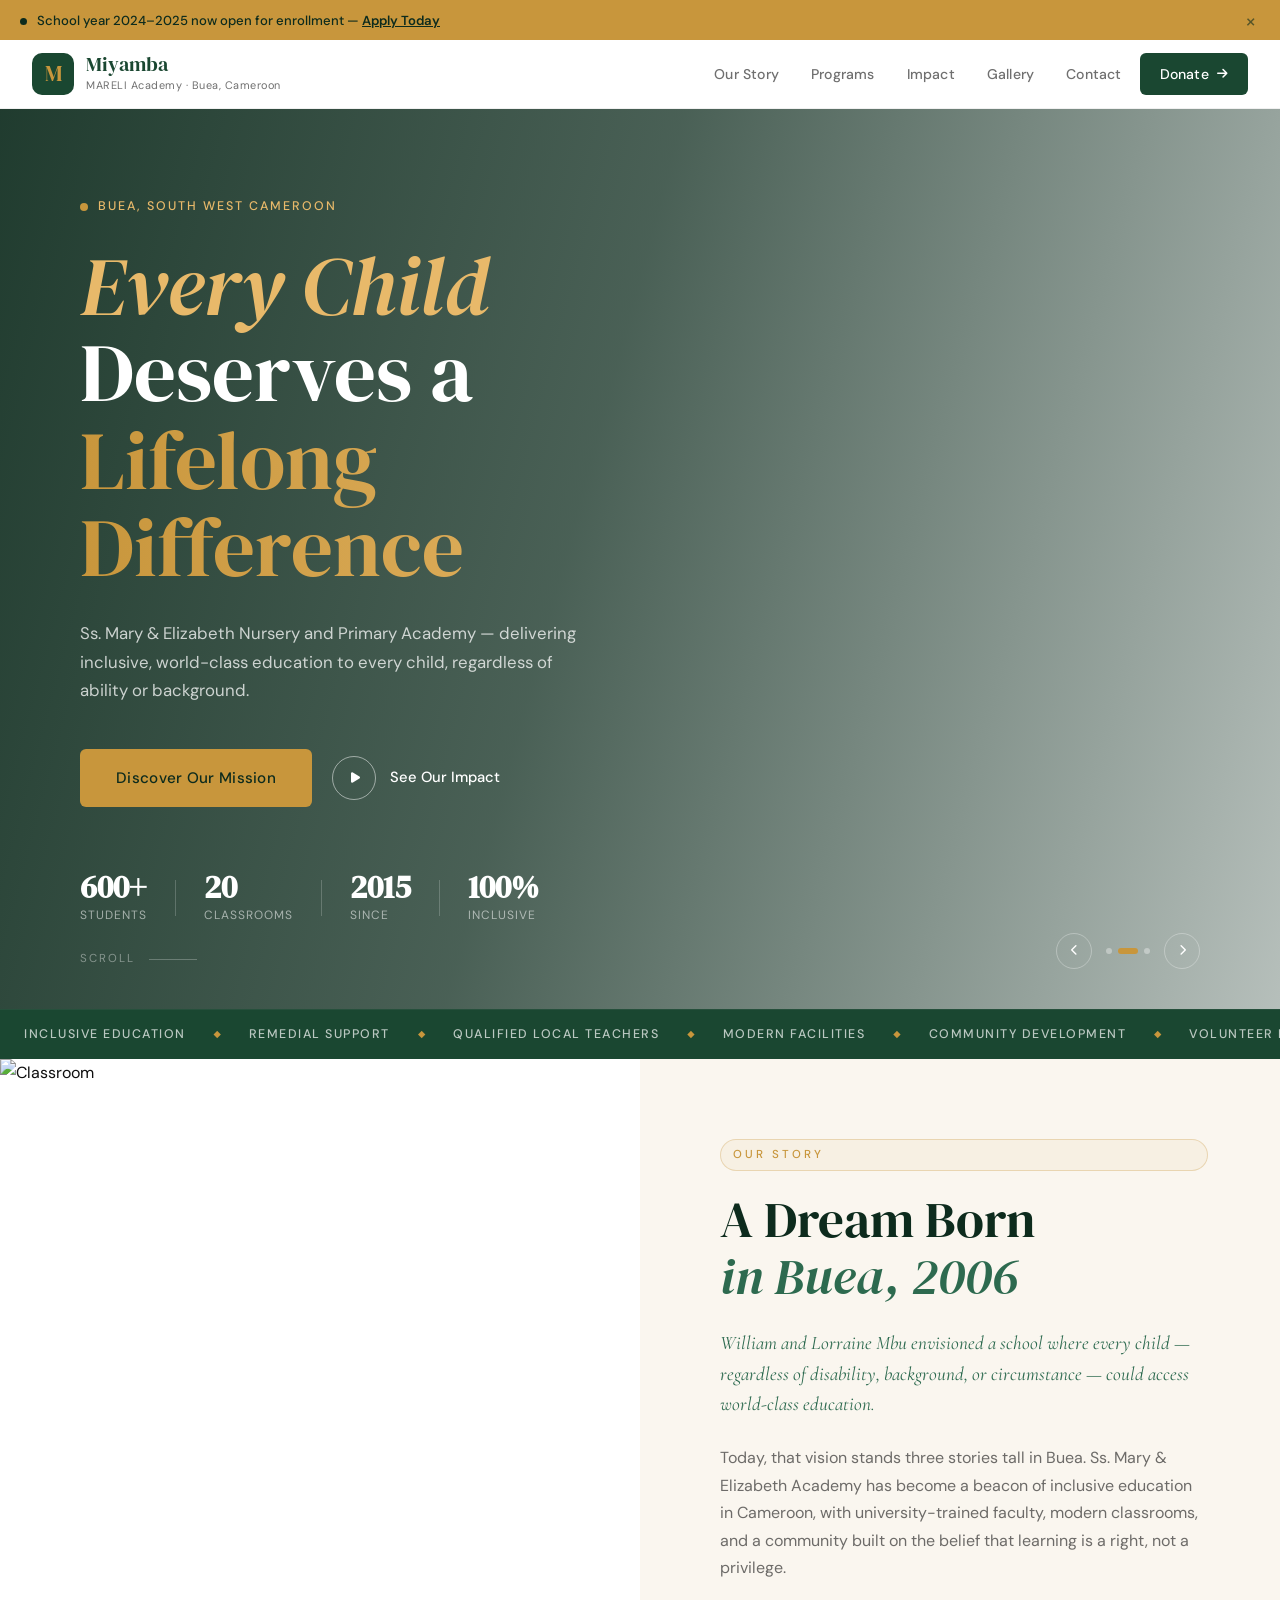
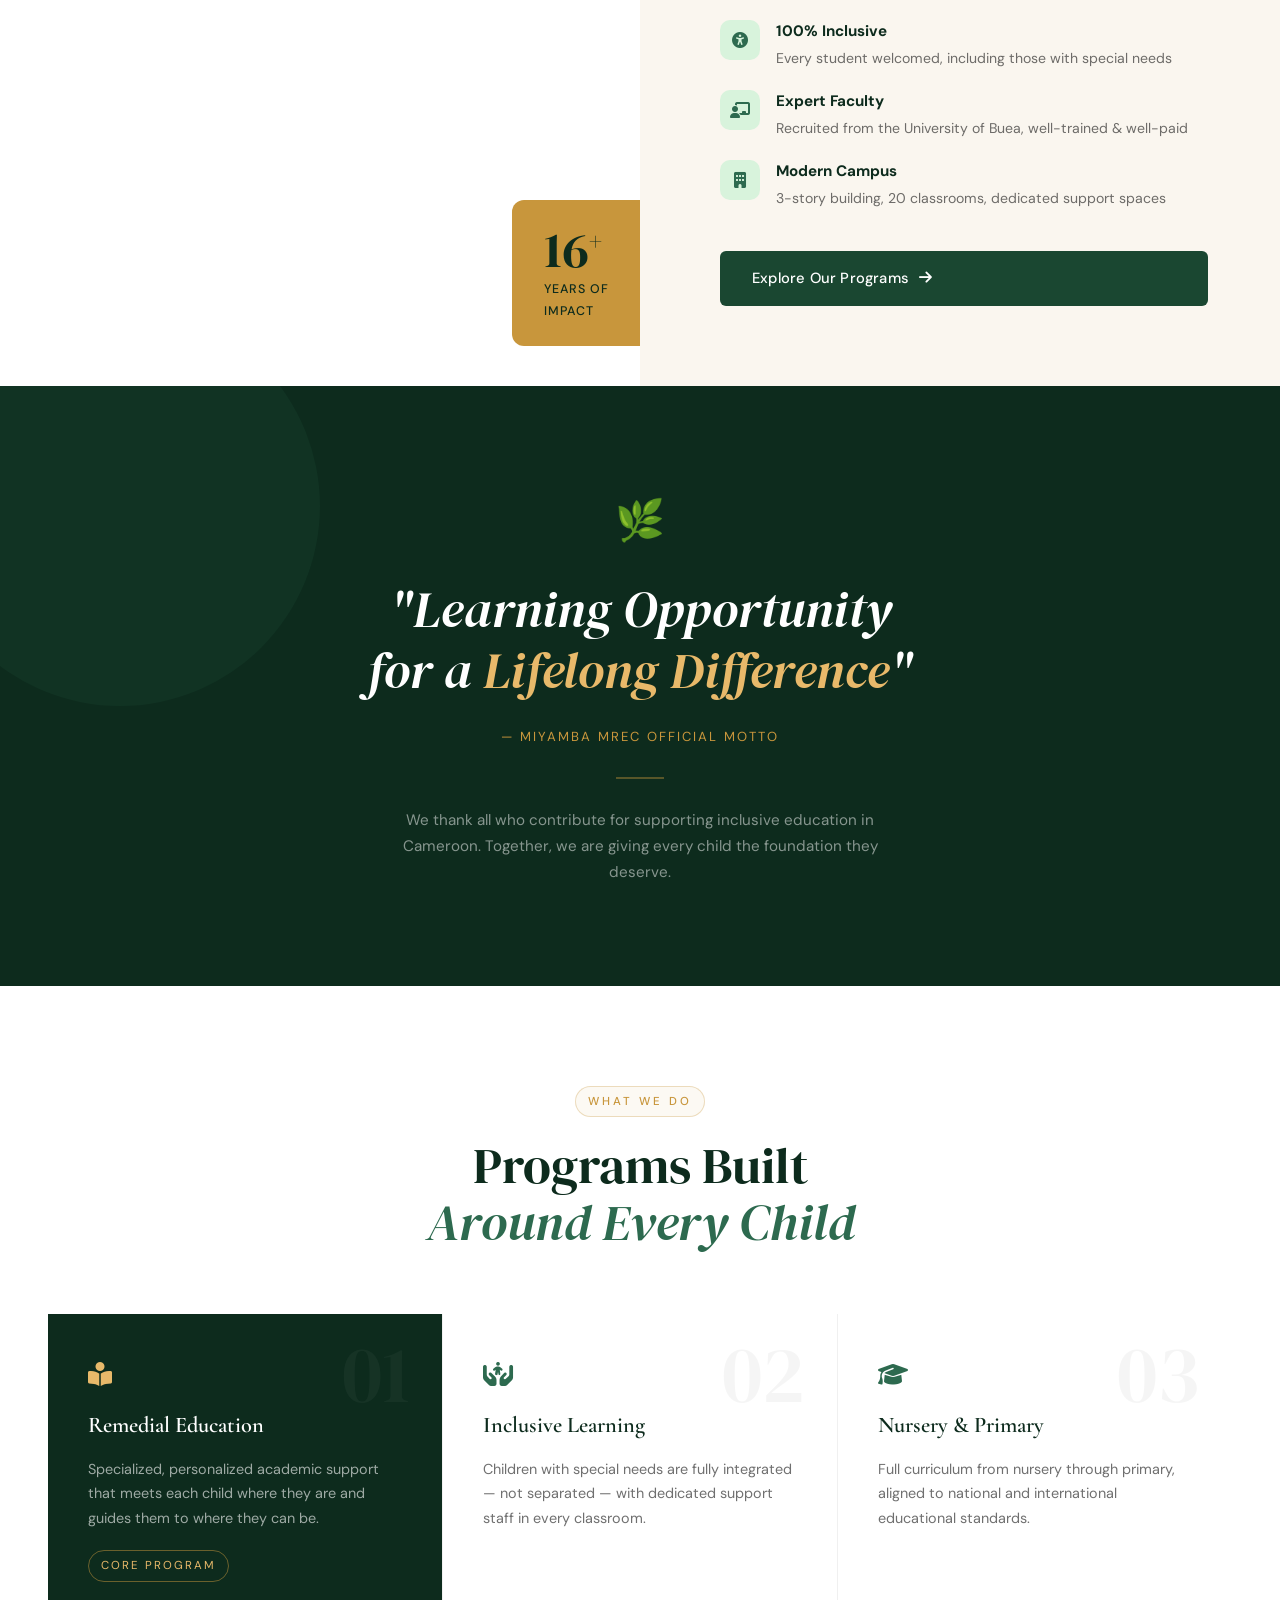
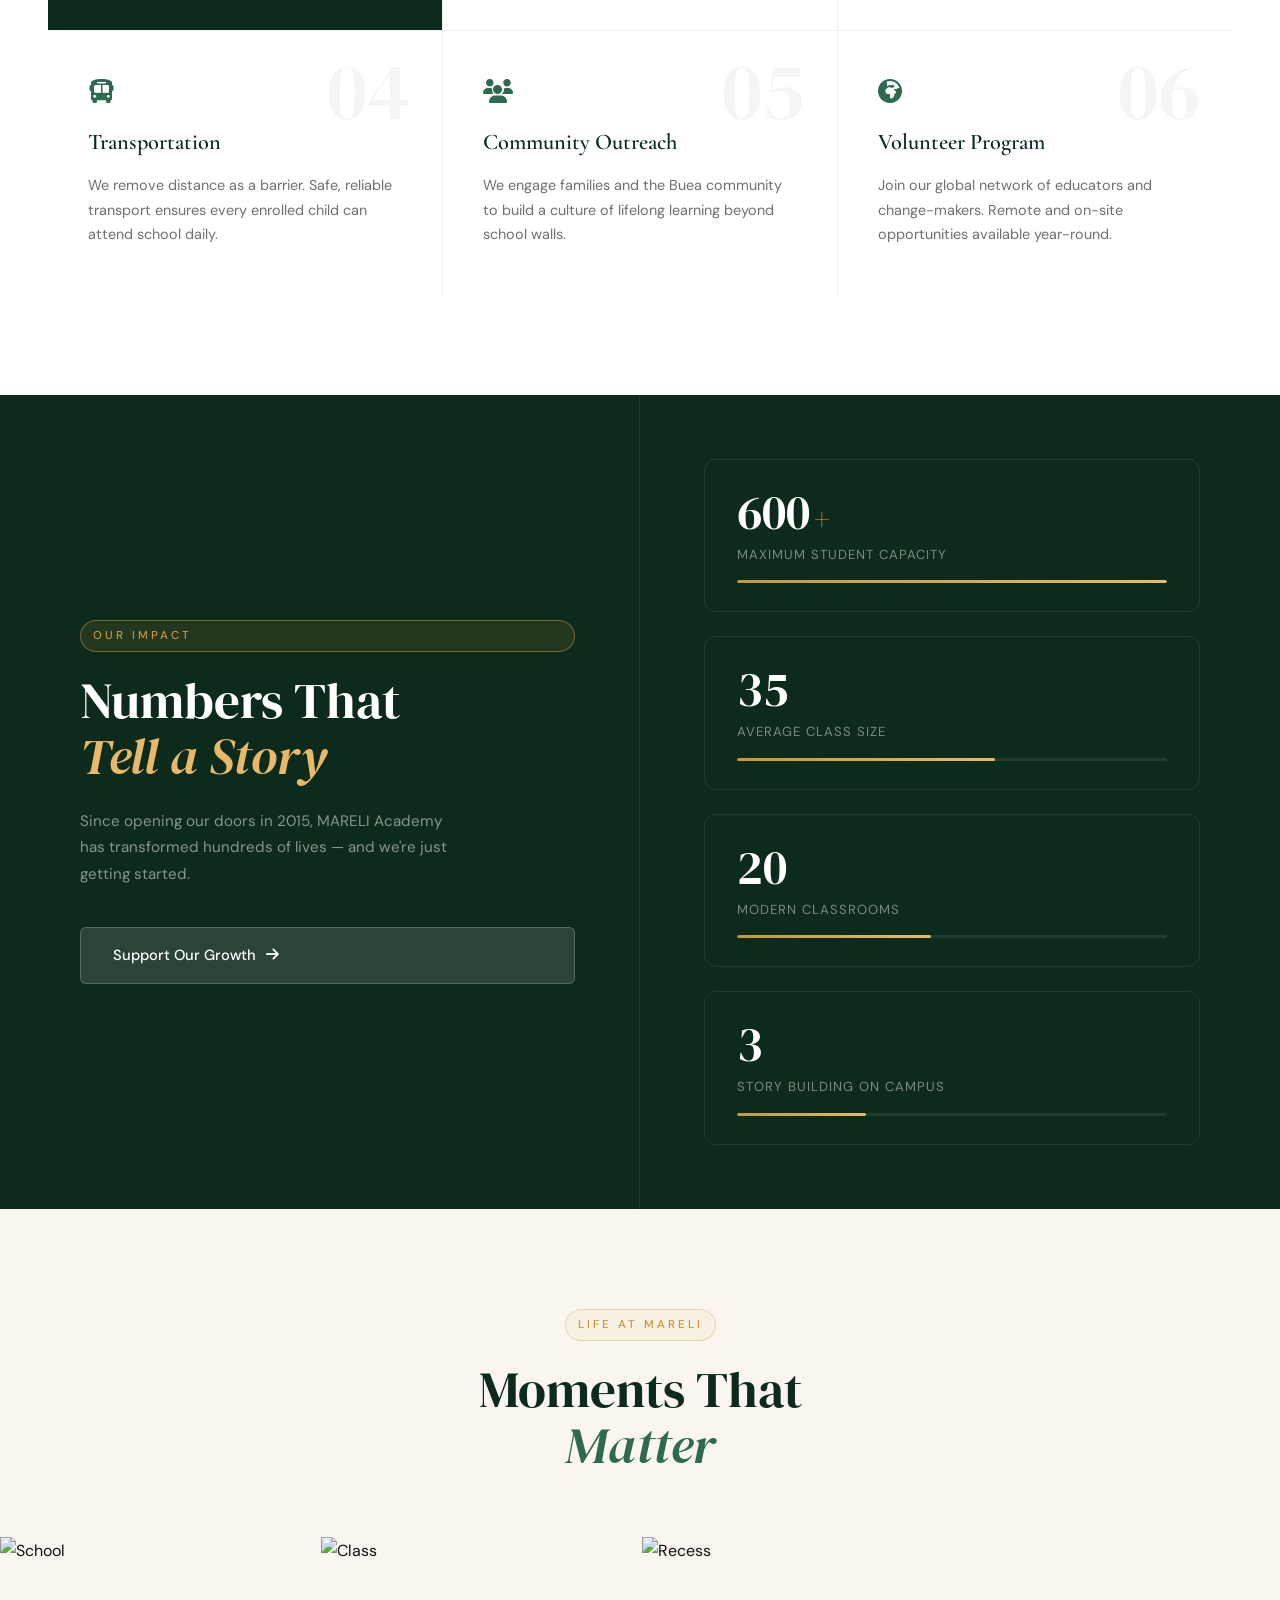
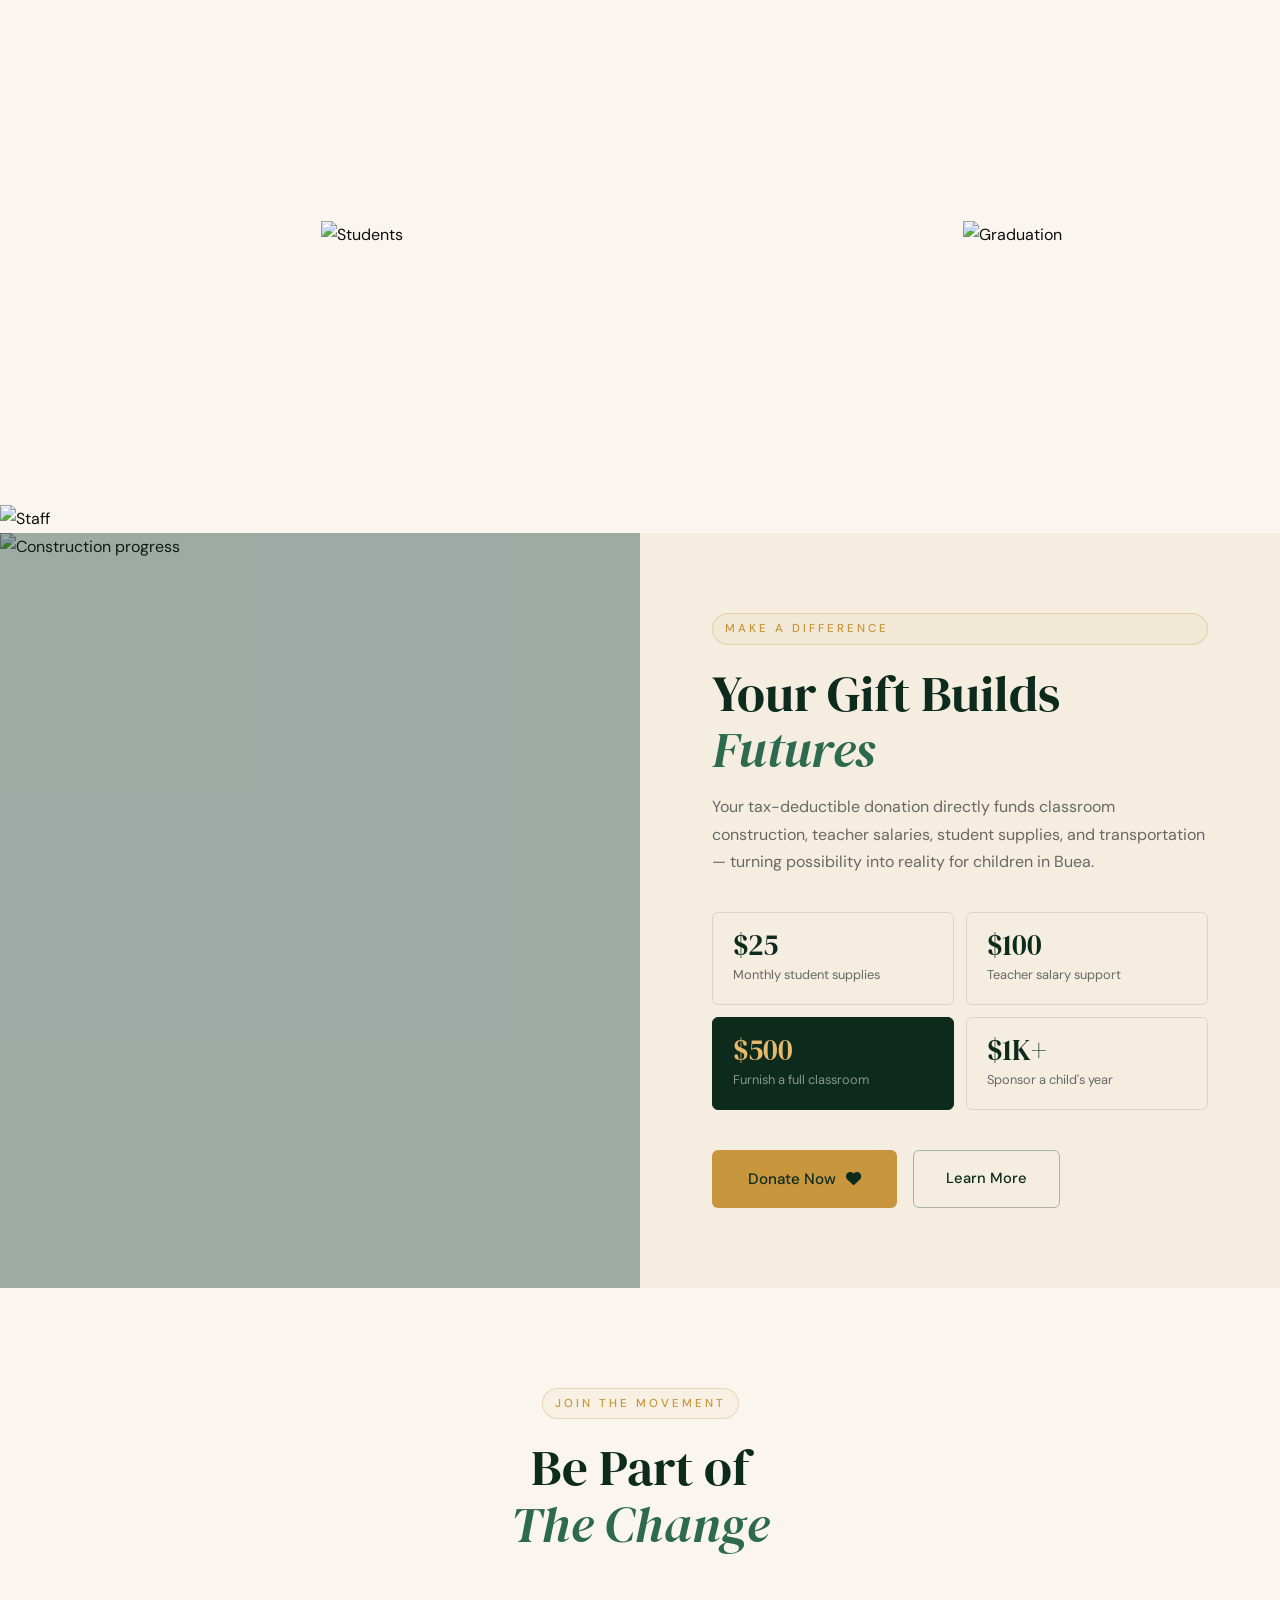
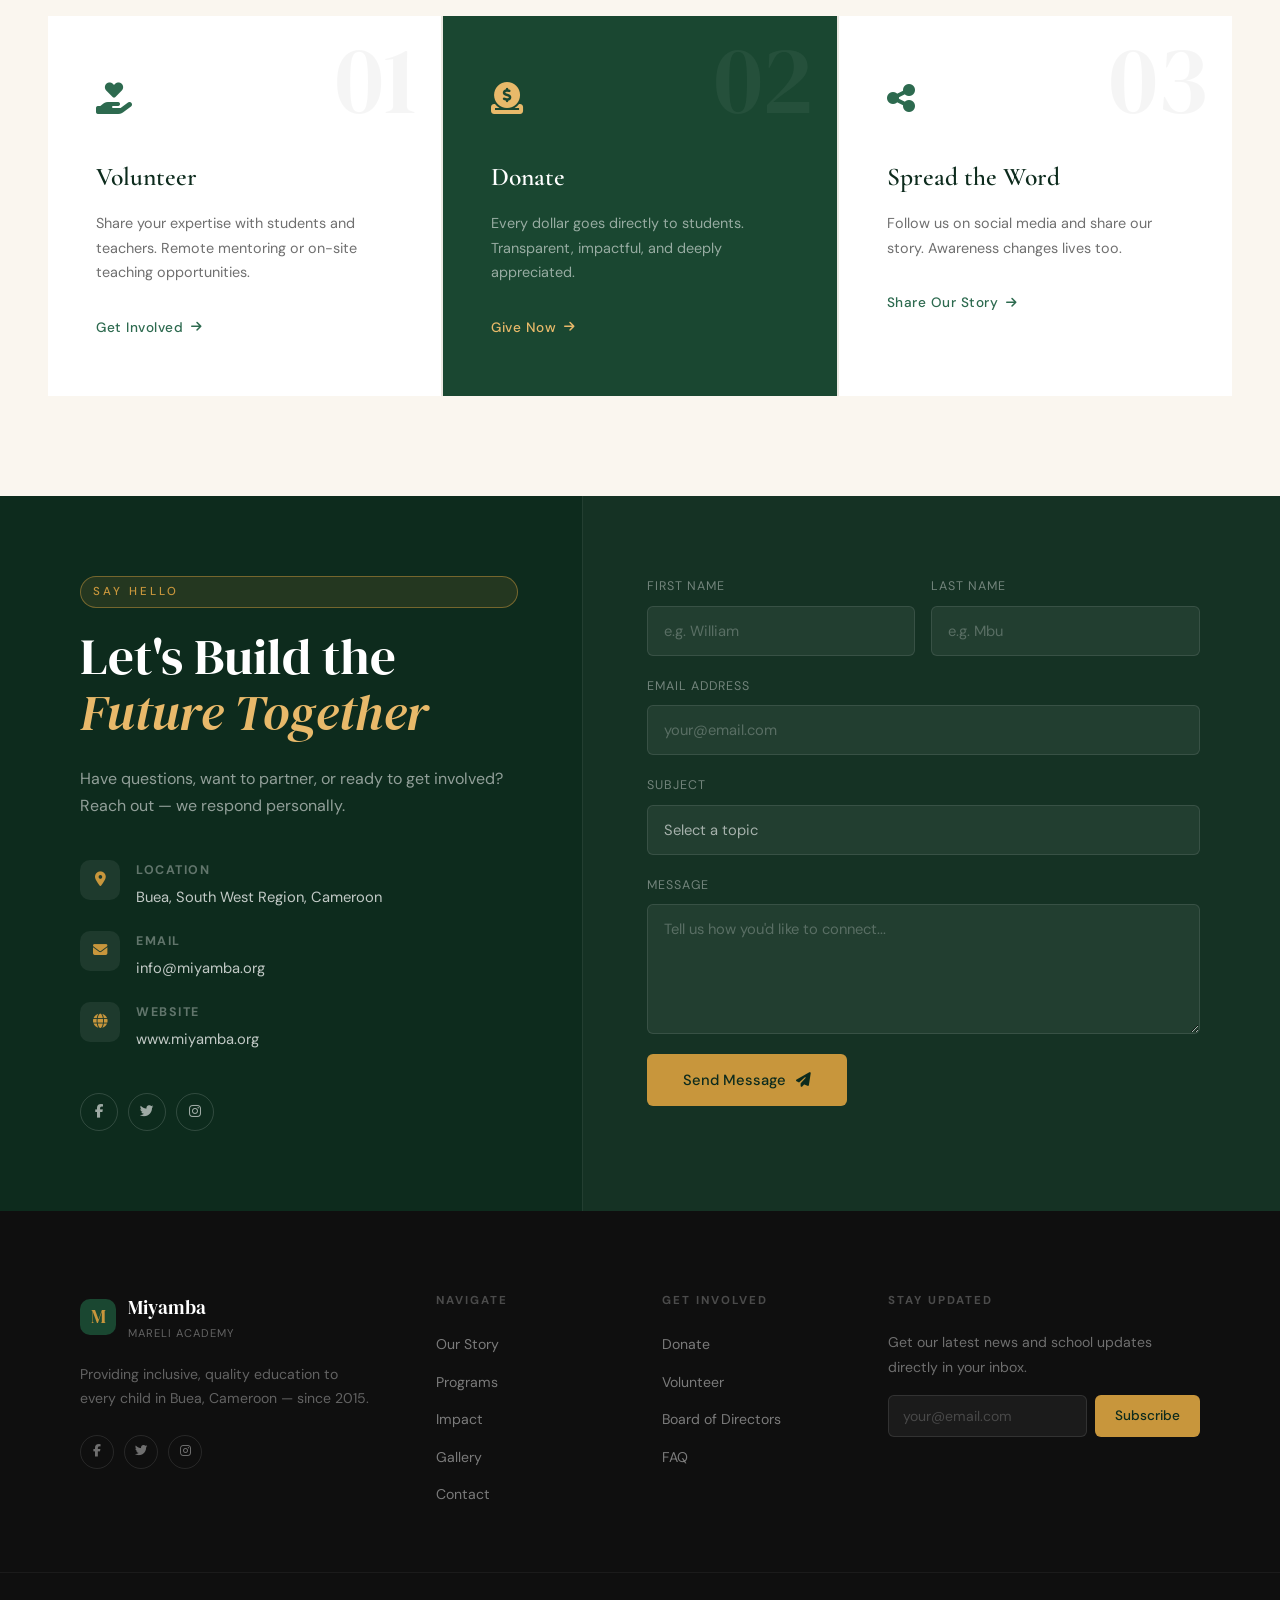
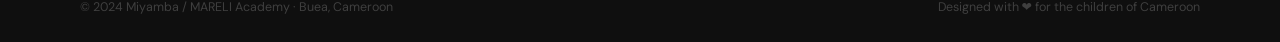
==== index.html @ 91d8820f "Initial MARELI Academy website" ====
<!DOCTYPE html>
<html lang="en">
<head>
  <meta charset="UTF-8"/>
  <meta name="viewport" content="width=device-width, initial-scale=1.0"/>
  <title>Miyamba | MARELI Academy — Inclusive Education in Cameroon</title>
  <link rel="stylesheet" href="css/style.css"/>
  <link rel="preconnect" href="https://fonts.googleapis.com">
  <link rel="preconnect" href="https://fonts.gstatic.com" crossorigin>
  <link href="https://fonts.googleapis.com/css2?family=Cormorant+Garamond:ital,wght@0,400;0,600;0,700;1,400;1,600&family=DM+Sans:wght@300;400;500&family=DM+Serif+Display:ital@0;1&display=swap" rel="stylesheet">
  <link rel="stylesheet" href="https://cdnjs.cloudflare.com/ajax/libs/font-awesome/6.5.0/css/all.min.css"/>
</head>
<body>

  <!-- ===== LOADING SCREEN ===== -->
  <div class="loader" id="loader">
    <div class="loader-inner">
      <span class="loader-leaf">🌿</span>
      <div class="loader-bar"><div class="loader-fill"></div></div>
    </div>
  </div>

  <!-- ===== ANNOUNCEMENT BAR ===== -->
  <div class="announce-bar">
    <div class="announce-inner">
      <span class="announce-dot"></span>
      <p>School year 2024–2025 now open for enrollment — <a href="#contact">Apply Today</a></p>
      <button class="announce-close" id="closeAnnounce">×</button>
    </div>
  </div>

  <!-- ===== NAVBAR ===== -->
  <nav class="navbar" id="navbar">
    <div class="nav-wrap">
      <a href="#home" class="logo">
        <span class="logo-mark">M</span>
        <div class="logo-text">
          <span class="logo-name">Miyamba</span>
          <span class="logo-tagline">MARELI Academy · Buea, Cameroon</span>
        </div>
      </a>
      <ul class="nav-menu" id="navMenu">
        <li><a href="#about">Our Story</a></li>
        <li><a href="#programs">Programs</a></li>
        <li><a href="#impact">Impact</a></li>
        <li><a href="#gallery">Gallery</a></li>
        <li><a href="#contact">Contact</a></li>
        <li><a href="https://www.miyamba.org/donate/" class="nav-cta" target="_blank">Donate <i class="fas fa-arrow-right"></i></a></li>
      </ul>
      <button class="burger" id="burger" aria-label="Toggle menu">
        <span></span><span></span>
      </button>
    </div>
  </nav>

  <!-- ===== HERO ===== -->
  <section class="hero" id="home">
    <div class="hero-bg">
      <div class="hero-slide active" style="background-image:url('https://www.miyamba.org/wp-content/uploads/2017/10/class-time-min-1.jpg')"></div>
      <div class="hero-slide" style="background-image:url('https://www.miyamba.org/wp-content/uploads/2017/10/miyamba-front-1.jpg')"></div>
      <div class="hero-slide" style="background-image:url('https://www.miyamba.org/wp-content/uploads/2017/10/students1.jpg')"></div>
    </div>
    <div class="hero-vignette"></div>
    <div class="hero-body">
      <div class="hero-eyebrow">
        <span class="pulse-dot"></span>
        Buea, South West Cameroon
      </div>
      <h1 class="hero-h1">
        <em>Every Child</em><br>
        Deserves a<br>
        <span class="hero-stroke">Lifelong Difference</span>
      </h1>
      <p class="hero-desc">Ss. Mary & Elizabeth Nursery and Primary Academy — delivering inclusive, world-class education to every child, regardless of ability or background.</p>
      <div class="hero-actions">
        <a href="#about" class="btn-hero-primary">Discover Our Mission</a>
        <a href="#impact" class="btn-hero-ghost">
          <span class="play-ring"><i class="fas fa-play"></i></span>
          See Our Impact
        </a>
      </div>
      <div class="hero-stats-row">
        <div class="hs"><strong>600+</strong><span>Students</span></div>
        <div class="hs-div"></div>
        <div class="hs"><strong>20</strong><span>Classrooms</span></div>
        <div class="hs-div"></div>
        <div class="hs"><strong>2015</strong><span>Since</span></div>
        <div class="hs-div"></div>
        <div class="hs"><strong>100%</strong><span>Inclusive</span></div>
      </div>
    </div>
    <div class="hero-scroll-hint">
      <span>Scroll</span>
      <div class="scroll-line"></div>
    </div>
    <div class="hero-slide-controls">
      <button class="slide-btn" id="prevSlide"><i class="fas fa-chevron-left"></i></button>
      <div class="slide-dots" id="slideDots">
        <span class="dot active"></span>
        <span class="dot"></span>
        <span class="dot"></span>
      </div>
      <button class="slide-btn" id="nextSlide"><i class="fas fa-chevron-right"></i></button>
    </div>
  </section>

  <!-- ===== FEATURED MARQUEE ===== -->
  <div class="marquee-bar">
    <div class="marquee-track">
      <span>Inclusive Education</span><span class="mq-dot">◆</span>
      <span>Remedial Support</span><span class="mq-dot">◆</span>
      <span>Qualified Local Teachers</span><span class="mq-dot">◆</span>
      <span>Modern Facilities</span><span class="mq-dot">◆</span>
      <span>Community Development</span><span class="mq-dot">◆</span>
      <span>Volunteer Program</span><span class="mq-dot">◆</span>
      <span>Inclusive Education</span><span class="mq-dot">◆</span>
      <span>Remedial Support</span><span class="mq-dot">◆</span>
      <span>Qualified Local Teachers</span><span class="mq-dot">◆</span>
      <span>Modern Facilities</span><span class="mq-dot">◆</span>
      <span>Community Development</span><span class="mq-dot">◆</span>
      <span>Volunteer Program</span><span class="mq-dot">◆</span>
    </div>
  </div>

  <!-- ===== ABOUT ===== -->
  <section class="about-section" id="about">
    <div class="about-media">
      <img src="https://www.miyamba.org/wp-content/uploads/2017/10/classroom3.jpg" alt="Classroom"/>
      <div class="about-media-card">
        <div class="amc-number">16<sup>+</sup></div>
        <div class="amc-label">Years of<br>Impact</div>
      </div>
    </div>
    <div class="about-content">
      <div class="eyebrow-tag">Our Story</div>
      <h2 class="section-h2">A Dream Born<br><em>in Buea, 2006</em></h2>
      <div class="about-lead">William and Lorraine Mbu envisioned a school where every child — regardless of disability, background, or circumstance — could access world-class education.</div>
      <p>Today, that vision stands three stories tall in Buea. Ss. Mary & Elizabeth Academy has become a beacon of inclusive education in Cameroon, with university-trained faculty, modern classrooms, and a community built on the belief that learning is a right, not a privilege.</p>
      <div class="about-pillars">
        <div class="pillar">
          <i class="fas fa-universal-access"></i>
          <div><strong>100% Inclusive</strong><p>Every student welcomed, including those with special needs</p></div>
        </div>
        <div class="pillar">
          <i class="fas fa-chalkboard-teacher"></i>
          <div><strong>Expert Faculty</strong><p>Recruited from the University of Buea, well-trained & well-paid</p></div>
        </div>
        <div class="pillar">
          <i class="fas fa-building"></i>
          <div><strong>Modern Campus</strong><p>3-story building, 20 classrooms, dedicated support spaces</p></div>
        </div>
      </div>
      <a href="#programs" class="btn-primary">Explore Our Programs <i class="fas fa-arrow-right"></i></a>
    </div>
  </section>

  <!-- ===== MISSION QUOTE ===== -->
  <section class="mission-section">
    <div class="mission-inner">
      <div class="mission-leaf">🌿</div>
      <blockquote>
        "Learning Opportunity<br>for a <em>Lifelong Difference</em>"
      </blockquote>
      <cite>— Miyamba MREC Official Motto</cite>
      <div class="mission-divider"></div>
      <p>We thank all who contribute for supporting inclusive education in Cameroon. Together, we are giving every child the foundation they deserve.</p>
    </div>
  </section>

  <!-- ===== PROGRAMS ===== -->
  <section class="programs-section" id="programs">
    <div class="container">
      <div class="sec-header">
        <div class="eyebrow-tag">What We Do</div>
        <h2 class="section-h2">Programs Built<br><em>Around Every Child</em></h2>
      </div>
      <div class="programs-grid">
        <div class="prog-card prog-featured">
          <div class="prog-num">01</div>
          <i class="fas fa-book-reader prog-icon"></i>
          <h3>Remedial Education</h3>
          <p>Specialized, personalized academic support that meets each child where they are and guides them to where they can be.</p>
          <div class="prog-tag">Core Program</div>
        </div>
        <div class="prog-card">
          <div class="prog-num">02</div>
          <i class="fas fa-hands-holding-child prog-icon"></i>
          <h3>Inclusive Learning</h3>
          <p>Children with special needs are fully integrated — not separated — with dedicated support staff in every classroom.</p>
        </div>
        <div class="prog-card">
          <div class="prog-num">03</div>
          <i class="fas fa-graduation-cap prog-icon"></i>
          <h3>Nursery & Primary</h3>
          <p>Full curriculum from nursery through primary, aligned to national and international educational standards.</p>
        </div>
        <div class="prog-card">
          <div class="prog-num">04</div>
          <i class="fas fa-bus prog-icon"></i>
          <h3>Transportation</h3>
          <p>We remove distance as a barrier. Safe, reliable transport ensures every enrolled child can attend school daily.</p>
        </div>
        <div class="prog-card">
          <div class="prog-num">05</div>
          <i class="fas fa-users prog-icon"></i>
          <h3>Community Outreach</h3>
          <p>We engage families and the Buea community to build a culture of lifelong learning beyond school walls.</p>
        </div>
        <div class="prog-card">
          <div class="prog-num">06</div>
          <i class="fas fa-globe-africa prog-icon"></i>
          <h3>Volunteer Program</h3>
          <p>Join our global network of educators and change-makers. Remote and on-site opportunities available year-round.</p>
        </div>
      </div>
    </div>
  </section>

  <!-- ===== IMPACT / STATS ===== -->
  <section class="impact-section" id="impact">
    <div class="impact-left">
      <div class="eyebrow-tag light">Our Impact</div>
      <h2 class="section-h2 light">Numbers That<br><em>Tell a Story</em></h2>
      <p class="impact-sub">Since opening our doors in 2015, MARELI Academy has transformed hundreds of lives — and we're just getting started.</p>
      <a href="https://www.miyamba.org/donate/" class="btn-light" target="_blank">Support Our Growth <i class="fas fa-arrow-right"></i></a>
    </div>
    <div class="impact-right">
      <div class="impact-card" data-target="600">
        <div class="ic-number"><span class="count" data-target="600">0</span><span class="ic-plus">+</span></div>
        <div class="ic-label">Maximum student capacity</div>
        <div class="ic-bar"><div class="ic-fill" style="width:100%"></div></div>
      </div>
      <div class="impact-card" data-target="35">
        <div class="ic-number"><span class="count" data-target="35">0</span></div>
        <div class="ic-label">Average class size</div>
        <div class="ic-bar"><div class="ic-fill" style="width:60%"></div></div>
      </div>
      <div class="impact-card" data-target="20">
        <div class="ic-number"><span class="count" data-target="20">0</span></div>
        <div class="ic-label">Modern classrooms</div>
        <div class="ic-bar"><div class="ic-fill" style="width:45%"></div></div>
      </div>
      <div class="impact-card" data-target="3">
        <div class="ic-number"><span class="count" data-target="3">0</span></div>
        <div class="ic-label">Story building on campus</div>
        <div class="ic-bar"><div class="ic-fill" style="width:30%"></div></div>
      </div>
    </div>
  </section>

  <!-- ===== GALLERY ===== -->
  <section class="gallery-section" id="gallery">
    <div class="container">
      <div class="sec-header">
        <div class="eyebrow-tag">Life at MARELI</div>
        <h2 class="section-h2">Moments That<br><em>Matter</em></h2>
      </div>
    </div>
    <div class="gallery-masonry">
      <div class="gm-item gm-tall" data-caption="Our School Building">
        <img src="https://www.miyamba.org/wp-content/uploads/2017/10/miyamba-front-1.jpg" alt="School"/>
        <div class="gm-overlay"><span>Our School</span></div>
      </div>
      <div class="gm-item" data-caption="Learning in Action">
        <img src="https://www.miyamba.org/wp-content/uploads/2017/10/class-time-min-1.jpg" alt="Class"/>
        <div class="gm-overlay"><span>Class Time</span></div>
      </div>
      <div class="gm-item" data-caption="Joy at Recess">
        <img src="https://www.miyamba.org/wp-content/uploads/2017/10/recess.jpg" alt="Recess"/>
        <div class="gm-overlay"><span>Play Time</span></div>
      </div>
      <div class="gm-item gm-wide" data-caption="Our Students">
        <img src="https://www.miyamba.org/wp-content/uploads/2017/10/students1.jpg" alt="Students"/>
        <div class="gm-overlay"><span>Our Students</span></div>
      </div>
      <div class="gm-item" data-caption="Graduation Day">
        <img src="https://www.miyamba.org/wp-content/uploads/2017/10/image3.jpeg" alt="Graduation"/>
        <div class="gm-overlay"><span>Graduation</span></div>
      </div>
      <div class="gm-item" data-caption="Dedicated Staff">
        <img src="https://www.miyamba.org/wp-content/uploads/2017/10/staff2.jpg" alt="Staff"/>
        <div class="gm-overlay"><span>Our Staff</span></div>
      </div>
    </div>
    <!-- Lightbox -->
    <div class="lightbox" id="lightbox">
      <button class="lb-close" id="lbClose">×</button>
      <button class="lb-nav lb-prev" id="lbPrev"><i class="fas fa-chevron-left"></i></button>
      <div class="lb-img-wrap"><img id="lbImg" src="" alt=""/><p id="lbCaption"></p></div>
      <button class="lb-nav lb-next" id="lbNext"><i class="fas fa-chevron-right"></i></button>
    </div>
  </section>

  <!-- ===== DONATE ===== -->
  <section class="donate-section">
    <div class="donate-image">
      <img src="https://www.miyamba.org/wp-content/uploads/2017/10/roofing.jpg" alt="Construction progress"/>
      <div class="donate-overlay"></div>
    </div>
    <div class="donate-content">
      <div class="eyebrow-tag">Make a Difference</div>
      <h2 class="section-h2">Your Gift Builds<br><em>Futures</em></h2>
      <p>Your tax-deductible donation directly funds classroom construction, teacher salaries, student supplies, and transportation — turning possibility into reality for children in Buea.</p>
      <div class="donate-tiers">
        <div class="tier"><span class="tier-amt">$25</span><span class="tier-desc">Monthly student supplies</span></div>
        <div class="tier"><span class="tier-amt">$100</span><span class="tier-desc">Teacher salary support</span></div>
        <div class="tier tier-highlight"><span class="tier-amt">$500</span><span class="tier-desc">Furnish a full classroom</span></div>
        <div class="tier"><span class="tier-amt">$1K+</span><span class="tier-desc">Sponsor a child's year</span></div>
      </div>
      <div class="donate-actions">
        <a href="https://www.miyamba.org/donate/" class="btn-gold" target="_blank">Donate Now <i class="fas fa-heart"></i></a>
        <a href="#contact" class="btn-outline-dark">Learn More</a>
      </div>
    </div>
  </section>

  <!-- ===== GET INVOLVED ===== -->
  <section class="involved-section">
    <div class="container">
      <div class="sec-header">
        <div class="eyebrow-tag">Join the Movement</div>
        <h2 class="section-h2">Be Part of<br><em>The Change</em></h2>
      </div>
      <div class="involved-row">
        <div class="inv-card">
          <div class="inv-icon"><i class="fas fa-hand-holding-heart"></i></div>
          <div class="inv-num">01</div>
          <h3>Volunteer</h3>
          <p>Share your expertise with students and teachers. Remote mentoring or on-site teaching opportunities.</p>
          <a href="https://www.miyamba.org/get-involved/" class="inv-link" target="_blank">Get Involved <i class="fas fa-arrow-right"></i></a>
        </div>
        <div class="inv-card inv-card-dark">
          <div class="inv-icon"><i class="fas fa-donate"></i></div>
          <div class="inv-num">02</div>
          <h3>Donate</h3>
          <p>Every dollar goes directly to students. Transparent, impactful, and deeply appreciated.</p>
          <a href="https://www.miyamba.org/donate/" class="inv-link" target="_blank">Give Now <i class="fas fa-arrow-right"></i></a>
        </div>
        <div class="inv-card">
          <div class="inv-icon"><i class="fas fa-share-nodes"></i></div>
          <div class="inv-num">03</div>
          <h3>Spread the Word</h3>
          <p>Follow us on social media and share our story. Awareness changes lives too.</p>
          <a href="#" class="inv-link">Share Our Story <i class="fas fa-arrow-right"></i></a>
        </div>
      </div>
    </div>
  </section>

  <!-- ===== CONTACT ===== -->
  <section class="contact-section" id="contact">
    <div class="contact-info-col">
      <div class="eyebrow-tag light">Say Hello</div>
      <h2 class="section-h2 light">Let's Build the<br><em>Future Together</em></h2>
      <p>Have questions, want to partner, or ready to get involved? Reach out — we respond personally.</p>
      <ul class="contact-list">
        <li><i class="fas fa-map-marker-alt"></i><div><strong>Location</strong><span>Buea, South West Region, Cameroon</span></div></li>
        <li><i class="fas fa-envelope"></i><div><strong>Email</strong><span>info@miyamba.org</span></div></li>
        <li><i class="fas fa-globe"></i><div><strong>Website</strong><span>www.miyamba.org</span></div></li>
      </ul>
      <div class="contact-socials">
        <a href="#" aria-label="Facebook"><i class="fab fa-facebook-f"></i></a>
        <a href="#" aria-label="Twitter"><i class="fab fa-twitter"></i></a>
        <a href="#" aria-label="Instagram"><i class="fab fa-instagram"></i></a>
      </div>
    </div>
    <div class="contact-form-col">
      <form class="cform" id="cform" novalidate>
        <div class="cform-row">
          <div class="cform-field">
            <label>First Name</label>
            <input type="text" placeholder="e.g. William" required/>
          </div>
          <div class="cform-field">
            <label>Last Name</label>
            <input type="text" placeholder="e.g. Mbu" required/>
          </div>
        </div>
        <div class="cform-field">
          <label>Email Address</label>
          <input type="email" placeholder="your@email.com" required/>
        </div>
        <div class="cform-field">
          <label>Subject</label>
          <select>
            <option value="">Select a topic</option>
            <option>Enrollment Inquiry</option>
            <option>Volunteer Opportunity</option>
            <option>Donation / Partnership</option>
            <option>General Question</option>
          </select>
        </div>
        <div class="cform-field">
          <label>Message</label>
          <textarea rows="5" placeholder="Tell us how you'd like to connect..." required></textarea>
        </div>
        <button type="submit" class="btn-submit">Send Message <i class="fas fa-paper-plane"></i></button>
        <div class="cform-success" id="cformSuccess">
          <i class="fas fa-circle-check"></i> Thank you! We'll be in touch within 48 hours.
        </div>
      </form>
    </div>
  </section>

  <!-- ===== FOOTER ===== -->
  <footer class="site-footer">
    <div class="footer-top">
      <div class="ft-brand">
        <div class="ft-logo">
          <span class="logo-mark sm">M</span>
          <div>
            <span class="ft-name">Miyamba</span>
            <span class="ft-sub">MARELI Academy</span>
          </div>
        </div>
        <p>Providing inclusive, quality education to every child in Buea, Cameroon — since 2015.</p>
        <div class="ft-socials">
          <a href="#"><i class="fab fa-facebook-f"></i></a>
          <a href="#"><i class="fab fa-twitter"></i></a>
          <a href="#"><i class="fab fa-instagram"></i></a>
        </div>
      </div>
      <div class="ft-col">
        <h4>Navigate</h4>
        <ul>
          <li><a href="#about">Our Story</a></li>
          <li><a href="#programs">Programs</a></li>
          <li><a href="#impact">Impact</a></li>
          <li><a href="#gallery">Gallery</a></li>
          <li><a href="#contact">Contact</a></li>
        </ul>
      </div>
      <div class="ft-col">
        <h4>Get Involved</h4>
        <ul>
          <li><a href="https://www.miyamba.org/donate/" target="_blank">Donate</a></li>
          <li><a href="https://www.miyamba.org/get-involved/" target="_blank">Volunteer</a></li>
          <li><a href="https://www.miyamba.org/board-of-directors/" target="_blank">Board of Directors</a></li>
          <li><a href="https://www.miyamba.org/f-a-q/" target="_blank">FAQ</a></li>
        </ul>
      </div>
      <div class="ft-col ft-newsletter">
        <h4>Stay Updated</h4>
        <p>Get our latest news and school updates directly in your inbox.</p>
        <div class="ft-sub-form">
          <input type="email" placeholder="your@email.com"/>
          <button type="button">Subscribe</button>
        </div>
      </div>
    </div>
    <div class="footer-bottom">
      <span>© 2024 Miyamba / MARELI Academy · Buea, Cameroon</span>
      <span>Designed with ❤ for the children of Cameroon</span>
    </div>
  </footer>

  <a href="#home" class="btt" id="btt" aria-label="Back to top"><i class="fas fa-arrow-up"></i></a>

  <script src="js/main.js"></script>
</body>
</html>
---- css/style.css ----
/* ============================================
   MIYAMBA NGO — PREMIUM GLOBAL STANDARD THEME
   Inspired by UNICEF · WWF · Oxfam aesthetics
   ============================================ */

/* ===== DESIGN TOKENS ===== */
:root {
  --forest:   #0d2b1d;
  --evergreen:#1a4731;
  --fern:     #2d6a4f;
  --leaf:     #52b788;
  --mint:     #d8f3dc;
  --gold:     #c8963c;
  --gold-lt:  #e8b96a;
  --ivory:    #faf6ef;
  --cream:    #f4ede0;
  --ink:      #0f0f0f;
  --ink-60:   rgba(15,15,15,0.6);
  --ink-30:   rgba(15,15,15,0.3);
  --white:    #ffffff;
  --radius-sm:6px;
  --radius:   12px;
  --radius-lg:20px;
  --ease:     cubic-bezier(0.25, 0.46, 0.45, 0.94);
  --ff-serif: 'Cormorant Garamond', Georgia, serif;
  --ff-disp:  'DM Serif Display', Georgia, serif;
  --ff-sans:  'DM Sans', system-ui, sans-serif;
}

/* ===== RESET ===== */
*, *::before, *::after { box-sizing: border-box; margin: 0; padding: 0; }
html { scroll-behavior: smooth; font-size: 16px; }
body { font-family: var(--ff-sans); color: var(--ink); background: var(--white); line-height: 1.72; overflow-x: hidden; }
img { max-width: 100%; display: block; object-fit: cover; }
a { text-decoration: none; color: inherit; transition: color 0.2s; }
ul { list-style: none; }
button { border: none; background: none; cursor: pointer; font-family: inherit; }
input, textarea, select { font-family: inherit; }

/* ===== LOADER ===== */
.loader {
  position: fixed; inset: 0; background: var(--forest); z-index: 9999;
  display: flex; align-items: center; justify-content: center;
  transition: opacity 0.6s var(--ease), visibility 0.6s;
}
.loader.hidden { opacity: 0; visibility: hidden; }
.loader-inner { text-align: center; }
.loader-leaf { font-size: 3rem; display: block; margin-bottom: 24px; animation: leafPulse 1s ease infinite alternate; }
@keyframes leafPulse { from { transform: scale(1); } to { transform: scale(1.15) rotate(5deg); } }
.loader-bar { width: 180px; height: 3px; background: rgba(255,255,255,0.15); border-radius: 99px; overflow: hidden; }
.loader-fill { height: 100%; background: var(--gold); border-radius: 99px; animation: loadFill 1.4s var(--ease) forwards; }
@keyframes loadFill { from { width: 0; } to { width: 100%; } }

/* ===== ANNOUNCE BAR ===== */
.announce-bar {
  background: var(--gold); color: var(--forest);
  font-size: 0.82rem; font-weight: 500; text-align: center;
  padding: 0;
  max-height: 40px; overflow: hidden; transition: max-height 0.4s var(--ease);
}
.announce-bar.closed { max-height: 0; }
.announce-inner { display: flex; align-items: center; justify-content: center; gap: 10px; padding: 10px 20px; }
.announce-dot { width: 7px; height: 7px; border-radius: 50%; background: var(--forest); animation: blinkDot 1.5s ease infinite; }
@keyframes blinkDot { 0%,100% { opacity: 1; } 50% { opacity: 0.3; } }
.announce-bar a { text-decoration: underline; font-weight: 600; color: var(--forest); }
.announce-close { font-size: 1.3rem; line-height: 1; color: var(--forest); margin-left: auto; opacity: 0.6; padding: 0 4px; }
.announce-close:hover { opacity: 1; }

/* ===== NAVBAR ===== */
.navbar {
  position: sticky; top: 0; z-index: 900;
  background: rgba(255,255,255,0.97);
  backdrop-filter: blur(12px); -webkit-backdrop-filter: blur(12px);
  border-bottom: 1px solid rgba(0,0,0,0.06);
  transition: box-shadow 0.3s var(--ease);
}
.navbar.elevated { box-shadow: 0 4px 24px rgba(0,0,0,0.08); }
.nav-wrap { max-width: 1280px; margin: 0 auto; padding: 0 32px; height: 68px; display: flex; align-items: center; gap: 48px; }
.logo { display: flex; align-items: center; gap: 12px; }
.logo-mark {
  width: 42px; height: 42px; border-radius: 10px;
  background: var(--evergreen); color: var(--gold);
  font-family: var(--ff-disp); font-size: 1.4rem; font-weight: 400;
  display: flex; align-items: center; justify-content: center;
  flex-shrink: 0; letter-spacing: -1px;
}
.logo-mark.sm { width: 36px; height: 36px; font-size: 1.2rem; }
.logo-name { display: block; font-family: var(--ff-disp); font-size: 1.25rem; color: var(--evergreen); line-height: 1.1; }
.logo-tagline { display: block; font-size: 0.68rem; color: var(--ink-60); letter-spacing: 0.5px; margin-top: 1px; }
.nav-menu { display: flex; align-items: center; gap: 4px; margin-left: auto; }
.nav-menu a { padding: 8px 14px; font-size: 0.88rem; font-weight: 500; color: var(--ink-60); border-radius: var(--radius-sm); transition: all 0.2s; letter-spacing: 0.2px; }
.nav-menu a:hover { color: var(--evergreen); background: rgba(45,106,79,0.06); }
.nav-cta {
  background: var(--evergreen) !important; color: var(--white) !important;
  padding: 9px 20px !important; border-radius: var(--radius-sm) !important;
  font-weight: 500 !important; display: flex; align-items: center; gap: 8px;
  transition: background 0.2s !important;
}
.nav-cta:hover { background: var(--forest) !important; }
.nav-cta i { font-size: 0.75rem; }
.burger { display: none; flex-direction: column; gap: 6px; margin-left: auto; padding: 8px; }
.burger span { display: block; width: 22px; height: 1.5px; background: var(--ink); transition: all 0.3s; transform-origin: center; }
.burger.open span:first-child { transform: translateY(7.5px) rotate(45deg); }
.burger.open span:last-child { transform: translateY(-7.5px) rotate(-45deg); }

/* ===== HERO ===== */
.hero {
  position: relative; height: 100svh; min-height: 640px; max-height: 960px;
  overflow: hidden; display: flex; align-items: center;
}
.hero-bg { position: absolute; inset: 0; }
.hero-slide {
  position: absolute; inset: 0; background-size: cover; background-position: center;
  opacity: 0; transition: opacity 1.2s var(--ease);
}
.hero-slide.active { opacity: 1; }
.hero-vignette {
  position: absolute; inset: 0; z-index: 1;
  background: linear-gradient(
    105deg,
    rgba(13,43,29,0.92) 0%,
    rgba(13,43,29,0.75) 45%,
    rgba(13,43,29,0.3) 100%
  );
}
.hero-body {
  position: relative; z-index: 2;
  max-width: 1280px; margin: 0 auto; padding: 0 80px;
  width: 100%;
}
.hero-eyebrow {
  display: inline-flex; align-items: center; gap: 10px;
  font-size: 0.78rem; font-weight: 500; color: var(--gold-lt);
  letter-spacing: 2px; text-transform: uppercase; margin-bottom: 24px;
}
.pulse-dot {
  width: 8px; height: 8px; border-radius: 50%; background: var(--gold);
  box-shadow: 0 0 0 0 rgba(200,150,60,0.5);
  animation: pulse 2s ease-out infinite;
}
@keyframes pulse { 0% { box-shadow: 0 0 0 0 rgba(200,150,60,0.6); } 70% { box-shadow: 0 0 0 10px transparent; } 100% { box-shadow: 0 0 0 0 transparent; } }
.hero-h1 {
  font-family: var(--ff-disp); font-size: clamp(3rem, 6.5vw, 6rem);
  color: var(--white); line-height: 1.05; font-weight: 400;
  margin-bottom: 28px; max-width: 680px;
}
.hero-h1 em { color: var(--gold-lt); font-style: italic; }
.hero-stroke {
  display: inline-block;
  background: linear-gradient(90deg, var(--gold) 0%, var(--gold-lt) 100%);
  -webkit-background-clip: text; -webkit-text-fill-color: transparent;
  background-clip: text;
}
.hero-desc { font-size: 1.05rem; color: rgba(255,255,255,0.75); max-width: 500px; margin-bottom: 44px; line-height: 1.7; }
.hero-actions { display: flex; align-items: center; gap: 20px; flex-wrap: wrap; margin-bottom: 64px; }
.btn-hero-primary {
  display: inline-block; background: var(--gold); color: var(--forest);
  padding: 16px 36px; border-radius: var(--radius-sm); font-weight: 500;
  font-size: 0.95rem; letter-spacing: 0.3px; transition: all 0.25s var(--ease);
}
.btn-hero-primary:hover { background: var(--gold-lt); transform: translateY(-2px); }
.btn-hero-ghost {
  display: inline-flex; align-items: center; gap: 14px;
  color: var(--white); font-size: 0.92rem; font-weight: 500;
  transition: gap 0.2s;
}
.btn-hero-ghost:hover { gap: 18px; }
.play-ring {
  width: 44px; height: 44px; border-radius: 50%;
  border: 1.5px solid rgba(255,255,255,0.5);
  display: flex; align-items: center; justify-content: center;
  transition: border-color 0.2s;
}
.play-ring i { font-size: 0.75rem; margin-left: 2px; }
.btn-hero-ghost:hover .play-ring { border-color: var(--gold); color: var(--gold); }
.hero-stats-row { display: flex; align-items: center; gap: 0; }
.hs { display: flex; flex-direction: column; gap: 2px; padding: 0 28px 0 0; }
.hs strong { font-family: var(--ff-disp); font-size: 2rem; color: var(--white); line-height: 1; }
.hs span { font-size: 0.75rem; color: rgba(255,255,255,0.55); text-transform: uppercase; letter-spacing: 1px; }
.hs-div { width: 1px; height: 36px; background: rgba(255,255,255,0.2); margin: 0 28px 0 0; }
.hero-scroll-hint {
  position: absolute; bottom: 40px; left: 80px; z-index: 2;
  display: flex; align-items: center; gap: 14px;
  font-size: 0.72rem; color: rgba(255,255,255,0.4); letter-spacing: 2px; text-transform: uppercase;
}
.scroll-line {
  width: 48px; height: 1px; background: rgba(255,255,255,0.25);
  position: relative; overflow: hidden;
}
.scroll-line::after {
  content: ''; position: absolute; left: -100%; top: 0; height: 100%;
  width: 50%; background: var(--gold); animation: scrollAnim 2s linear infinite;
}
@keyframes scrollAnim { from { left: -50%; } to { left: 150%; } }
.hero-slide-controls {
  position: absolute; bottom: 40px; right: 80px; z-index: 2;
  display: flex; align-items: center; gap: 14px;
}
.slide-btn {
  width: 36px; height: 36px; border-radius: 50%;
  border: 1px solid rgba(255,255,255,0.3); color: var(--white);
  font-size: 0.7rem; display: flex; align-items: center; justify-content: center;
  transition: all 0.2s;
}
.slide-btn:hover { background: var(--gold); border-color: var(--gold); color: var(--forest); }
.slide-dots { display: flex; gap: 6px; }
.dot { width: 6px; height: 6px; border-radius: 50%; background: rgba(255,255,255,0.35); transition: all 0.3s; }
.dot.active { background: var(--gold); width: 20px; border-radius: 3px; }

/* ===== MARQUEE ===== */
.marquee-bar { background: var(--evergreen); overflow: hidden; padding: 0; border-top: 1px solid rgba(255,255,255,0.05); }
.marquee-track {
  display: flex; align-items: center; gap: 0; white-space: nowrap;
  animation: marqueeRun 28s linear infinite;
  padding: 14px 0;
}
@keyframes marqueeRun { from { transform: translateX(0); } to { transform: translateX(-50%); } }
.marquee-track span { font-size: 0.78rem; font-weight: 500; color: rgba(255,255,255,0.7); letter-spacing: 1.5px; text-transform: uppercase; padding: 0 24px; }
.mq-dot { color: var(--gold) !important; padding: 0 4px !important; font-size: 0.6rem !important; letter-spacing: 0 !important; }

/* ===== SHARED COMPONENTS ===== */
.container { max-width: 1280px; margin: 0 auto; padding: 0 48px; }
.eyebrow-tag {
  display: inline-block; font-size: 0.72rem; font-weight: 500;
  letter-spacing: 3px; text-transform: uppercase; color: var(--gold);
  padding: 5px 12px; border: 1px solid rgba(200,150,60,0.3);
  border-radius: 99px; margin-bottom: 20px; background: rgba(200,150,60,0.06);
}
.eyebrow-tag.light { border-color: rgba(200,150,60,0.5); background: rgba(200,150,60,0.12); }
.section-h2 {
  font-family: var(--ff-disp); font-size: clamp(2.2rem, 4vw, 3.4rem);
  color: var(--forest); line-height: 1.1; font-weight: 400; margin-bottom: 24px;
}
.section-h2 em { color: var(--fern); font-style: italic; }
.section-h2.light { color: var(--white); }
.section-h2.light em { color: var(--gold-lt); }
.sec-header { text-align: center; margin-bottom: 64px; }
.sec-header .section-h2 { margin-bottom: 0; }

/* ===== BUTTONS ===== */
.btn-primary {
  display: inline-flex; align-items: center; gap: 10px;
  background: var(--evergreen); color: var(--white); padding: 15px 32px;
  border-radius: var(--radius-sm); font-weight: 500; font-size: 0.92rem;
  transition: all 0.25s var(--ease); letter-spacing: 0.2px;
}
.btn-primary:hover { background: var(--forest); transform: translateY(-2px); gap: 14px; }
.btn-gold {
  display: inline-flex; align-items: center; gap: 10px;
  background: var(--gold); color: var(--forest); padding: 16px 36px;
  border-radius: var(--radius-sm); font-weight: 500; font-size: 0.95rem;
  transition: all 0.25s var(--ease);
}
.btn-gold:hover { background: var(--gold-lt); transform: translateY(-2px); }
.btn-outline-dark {
  display: inline-block; padding: 15px 32px; border: 1.5px solid rgba(13,43,29,0.3);
  color: var(--forest); border-radius: var(--radius-sm); font-weight: 500;
  font-size: 0.92rem; transition: all 0.25s;
}
.btn-outline-dark:hover { border-color: var(--evergreen); background: rgba(45,106,79,0.05); }
.btn-light {
  display: inline-flex; align-items: center; gap: 10px;
  background: rgba(255,255,255,0.12); color: var(--white); padding: 15px 32px;
  border-radius: var(--radius-sm); font-weight: 500; border: 1px solid rgba(255,255,255,0.2);
  transition: all 0.25s; font-size: 0.92rem;
}
.btn-light:hover { background: rgba(255,255,255,0.2); gap: 14px; }

/* ===== ABOUT ===== */
.about-section {
  display: grid; grid-template-columns: 1fr 1fr; min-height: 640px;
  align-items: stretch;
}
.about-media { position: relative; overflow: hidden; }
.about-media img { width: 100%; height: 100%; object-fit: cover; transition: transform 8s var(--ease); }
.about-media:hover img { transform: scale(1.04); }
.about-media-card {
  position: absolute; bottom: 40px; right: -1px;
  background: var(--gold); padding: 24px 32px;
  border-radius: var(--radius) 0 0 var(--radius);
}
.amc-number { font-family: var(--ff-disp); font-size: 3.2rem; color: var(--forest); line-height: 1; }
.amc-number sup { font-size: 1.5rem; vertical-align: super; }
.amc-label { font-size: 0.78rem; color: var(--forest); font-weight: 500; text-transform: uppercase; letter-spacing: 1px; margin-top: 4px; }
.about-content {
  padding: 80px 72px 80px 80px; background: var(--ivory);
  display: flex; flex-direction: column; justify-content: center;
}
.about-lead { font-size: 1.2rem; color: var(--fern); font-family: var(--ff-serif); line-height: 1.6; margin-bottom: 24px; font-style: italic; }
.about-content p { color: var(--ink-60); margin-bottom: 36px; }
.about-pillars { display: flex; flex-direction: column; gap: 18px; margin-bottom: 40px; }
.pillar { display: flex; align-items: flex-start; gap: 16px; }
.pillar > i { width: 40px; height: 40px; border-radius: 10px; background: var(--mint); color: var(--fern); font-size: 1rem; display: flex; align-items: center; justify-content: center; flex-shrink: 0; margin-top: 2px; }
.pillar strong { display: block; font-size: 0.95rem; color: var(--forest); margin-bottom: 2px; }
.pillar p { font-size: 0.88rem; color: var(--ink-60); margin: 0; }

/* ===== MISSION ===== */
.mission-section {
  background: var(--forest); padding: 100px 48px; text-align: center;
  position: relative; overflow: hidden;
}
.mission-section::before {
  content: ''; position: absolute; top: -80px; left: -80px;
  width: 400px; height: 400px; border-radius: 50%;
  background: rgba(82,183,136,0.06); pointer-events: none;
}
.mission-leaf { font-size: 2.5rem; margin-bottom: 24px; display: block; }
.mission-inner { position: relative; z-index: 1; max-width: 800px; margin: 0 auto; }
.mission-inner blockquote {
  font-family: var(--ff-disp); font-size: clamp(2rem, 4vw, 3.2rem);
  color: var(--white); line-height: 1.2; font-weight: 400; font-style: italic;
  margin-bottom: 20px;
}
.mission-inner blockquote em { color: var(--gold-lt); }
.mission-inner cite { font-size: 0.82rem; color: var(--gold); letter-spacing: 2px; text-transform: uppercase; font-style: normal; }
.mission-divider { width: 48px; height: 2px; background: var(--gold); margin: 28px auto; opacity: 0.4; }
.mission-inner p { color: rgba(255,255,255,0.5); font-size: 0.95rem; max-width: 480px; margin: 0 auto; }

/* ===== PROGRAMS ===== */
.programs-section { padding: 100px 0; background: var(--white); }
.programs-grid { display: grid; grid-template-columns: repeat(3, 1fr); gap: 1px; background: rgba(0,0,0,0.06); }
.prog-card {
  background: var(--white); padding: 48px 40px; position: relative;
  transition: background 0.3s; overflow: hidden;
}
.prog-card::before {
  content: ''; position: absolute; bottom: 0; left: 0; right: 0;
  height: 3px; background: transparent; transition: background 0.3s;
}
.prog-card:hover { background: var(--ivory); }
.prog-card:hover::before { background: var(--gold); }
.prog-num {
  font-family: var(--ff-disp); font-size: 5rem; color: rgba(0,0,0,0.04);
  position: absolute; top: 20px; right: 32px; line-height: 1; font-weight: 400;
  transition: color 0.3s;
}
.prog-card:hover .prog-num { color: rgba(200,150,60,0.1); }
.prog-icon { font-size: 1.5rem; color: var(--fern); margin-bottom: 20px; display: block; }
.prog-card h3 { font-family: var(--ff-serif); font-size: 1.4rem; color: var(--forest); margin-bottom: 12px; font-weight: 600; }
.prog-card p { font-size: 0.9rem; color: var(--ink-60); line-height: 1.7; }
.prog-featured { background: var(--forest); }
.prog-featured .prog-num { color: rgba(255,255,255,0.04); }
.prog-featured:hover { background: var(--evergreen); }
.prog-featured .prog-icon { color: var(--gold-lt); }
.prog-featured h3 { color: var(--white); }
.prog-featured p { color: rgba(255,255,255,0.6); }
.prog-tag {
  display: inline-block; margin-top: 20px; padding: 5px 12px;
  border: 1px solid rgba(200,150,60,0.5); color: var(--gold-lt);
  font-size: 0.72rem; letter-spacing: 2px; text-transform: uppercase; border-radius: 99px;
}

/* ===== IMPACT ===== */
.impact-section {
  display: grid; grid-template-columns: 1fr 1fr; min-height: 560px;
  background: var(--forest);
}
.impact-left {
  padding: 80px 64px 80px 80px;
  display: flex; flex-direction: column; justify-content: center;
  border-right: 1px solid rgba(255,255,255,0.08);
}
.impact-sub { color: rgba(255,255,255,0.5); font-size: 0.95rem; margin-bottom: 40px; max-width: 380px; }
.impact-right { padding: 64px 80px 64px 64px; display: flex; flex-direction: column; justify-content: center; gap: 24px; }
.impact-card { padding: 28px 32px; border: 1px solid rgba(255,255,255,0.08); border-radius: var(--radius); transition: border-color 0.3s; }
.impact-card:hover { border-color: rgba(200,150,60,0.3); }
.ic-number { font-family: var(--ff-disp); font-size: 3rem; color: var(--white); line-height: 1; display: flex; align-items: baseline; gap: 4px; }
.ic-plus { font-size: 1.8rem; color: var(--gold); }
.ic-label { font-size: 0.82rem; color: rgba(255,255,255,0.45); text-transform: uppercase; letter-spacing: 1px; margin: 8px 0 14px; }
.ic-bar { height: 3px; background: rgba(255,255,255,0.08); border-radius: 99px; overflow: hidden; }
.ic-fill { height: 100%; background: linear-gradient(90deg, var(--gold), var(--gold-lt)); border-radius: 99px; width: 0; transition: width 1.5s var(--ease); }

/* ===== GALLERY ===== */
.gallery-section { padding: 100px 0 0; background: var(--ivory); }
.gallery-masonry {
  display: grid;
  grid-template-columns: repeat(4, 1fr);
  grid-template-rows: 280px 280px;
  gap: 4px; margin-top: 24px;
}
.gm-item { position: relative; overflow: hidden; cursor: pointer; }
.gm-item.gm-tall { grid-row: span 2; }
.gm-item.gm-wide { grid-column: span 2; }
.gm-item img { width: 100%; height: 100%; object-fit: cover; transition: transform 0.7s var(--ease); }
.gm-item:hover img { transform: scale(1.06); }
.gm-overlay {
  position: absolute; inset: 0;
  background: linear-gradient(to top, rgba(13,43,29,0.85) 0%, transparent 60%);
  opacity: 0; transition: opacity 0.4s; display: flex; align-items: flex-end; padding: 24px;
}
.gm-item:hover .gm-overlay { opacity: 1; }
.gm-overlay span { color: var(--white); font-family: var(--ff-serif); font-size: 1.1rem; font-style: italic; }

/* ===== LIGHTBOX ===== */
.lightbox {
  position: fixed; inset: 0; background: rgba(0,0,0,0.95); z-index: 9000;
  display: flex; align-items: center; justify-content: center;
  opacity: 0; pointer-events: none; transition: opacity 0.3s;
}
.lightbox.open { opacity: 1; pointer-events: auto; }
.lb-close {
  position: absolute; top: 24px; right: 32px; font-size: 2.5rem; color: var(--white);
  line-height: 1; opacity: 0.6; transition: opacity 0.2s;
}
.lb-close:hover { opacity: 1; }
.lb-nav {
  position: absolute; top: 50%; transform: translateY(-50%);
  width: 52px; height: 52px; border-radius: 50%; border: 1px solid rgba(255,255,255,0.2);
  color: var(--white); font-size: 1rem; display: flex; align-items: center; justify-content: center;
  transition: all 0.2s;
}
.lb-nav:hover { background: var(--gold); border-color: var(--gold); color: var(--forest); }
.lb-prev { left: 32px; }
.lb-next { right: 32px; }
.lb-img-wrap { max-width: 80vw; max-height: 80vh; text-align: center; }
.lb-img-wrap img { max-width: 100%; max-height: 75vh; border-radius: var(--radius-sm); }
#lbCaption { color: rgba(255,255,255,0.5); font-size: 0.85rem; margin-top: 16px; font-style: italic; }

/* ===== DONATE ===== */
.donate-section { display: grid; grid-template-columns: 1fr 1fr; min-height: 600px; }
.donate-image { position: relative; overflow: hidden; }
.donate-image img { width: 100%; height: 100%; object-fit: cover; }
.donate-overlay { position: absolute; inset: 0; background: rgba(13,43,29,0.4); }
.donate-content { padding: 80px 72px; display: flex; flex-direction: column; justify-content: center; background: var(--cream); }
.donate-content .section-h2 { margin-bottom: 16px; }
.donate-content p { color: var(--ink-60); margin-bottom: 36px; }
.donate-tiers { display: grid; grid-template-columns: 1fr 1fr; gap: 12px; margin-bottom: 40px; }
.tier { padding: 18px 20px; border: 1px solid rgba(0,0,0,0.1); border-radius: var(--radius-sm); transition: all 0.2s; }
.tier:hover { border-color: var(--gold); }
.tier-amt { display: block; font-family: var(--ff-disp); font-size: 1.8rem; color: var(--forest); line-height: 1; }
.tier-desc { display: block; font-size: 0.8rem; color: var(--ink-60); margin-top: 4px; }
.tier-highlight { background: var(--forest); border-color: var(--forest); }
.tier-highlight .tier-amt { color: var(--gold-lt); }
.tier-highlight .tier-desc { color: rgba(255,255,255,0.5); }
.donate-actions { display: flex; gap: 16px; flex-wrap: wrap; }

/* ===== INVOLVED ===== */
.involved-section { padding: 100px 0; background: var(--ivory); }
.involved-row { display: grid; grid-template-columns: repeat(3, 1fr); gap: 2px; background: rgba(0,0,0,0.06); }
.inv-card { background: var(--white); padding: 56px 48px; position: relative; overflow: hidden; transition: background 0.3s; }
.inv-card:hover { background: var(--ivory); }
.inv-card-dark { background: var(--evergreen); }
.inv-card-dark:hover { background: var(--forest); }
.inv-num { font-family: var(--ff-disp); font-size: 6rem; color: rgba(0,0,0,0.04); position: absolute; top: 16px; right: 24px; line-height: 1; }
.inv-card-dark .inv-num { color: rgba(255,255,255,0.05); }
.inv-icon { font-size: 2rem; color: var(--fern); margin-bottom: 28px; display: block; }
.inv-card-dark .inv-icon { color: var(--gold-lt); }
.inv-card h3 { font-family: var(--ff-serif); font-size: 1.6rem; color: var(--forest); margin-bottom: 12px; font-weight: 600; }
.inv-card-dark h3 { color: var(--white); }
.inv-card p { font-size: 0.9rem; color: var(--ink-60); margin-bottom: 28px; line-height: 1.7; }
.inv-card-dark p { color: rgba(255,255,255,0.55); }
.inv-link { display: inline-flex; align-items: center; gap: 8px; font-size: 0.85rem; font-weight: 500; color: var(--fern); letter-spacing: 0.5px; transition: gap 0.2s; }
.inv-link:hover { gap: 12px; }
.inv-card-dark .inv-link { color: var(--gold-lt); }
.inv-link i { font-size: 0.75rem; }

/* ===== CONTACT ===== */
.contact-section {
  display: grid; grid-template-columns: 1fr 1.2fr;
  background: var(--forest);
}
.contact-info-col { padding: 80px 64px 80px 80px; display: flex; flex-direction: column; justify-content: center; }
.contact-info-col p { color: rgba(255,255,255,0.55); margin-bottom: 40px; }
.contact-list { display: flex; flex-direction: column; gap: 20px; margin-bottom: 40px; }
.contact-list li { display: flex; align-items: flex-start; gap: 16px; }
.contact-list i { width: 40px; height: 40px; background: rgba(255,255,255,0.07); border-radius: 10px; display: flex; align-items: center; justify-content: center; color: var(--gold); font-size: 0.9rem; flex-shrink: 0; }
.contact-list strong { display: block; font-size: 0.78rem; color: rgba(255,255,255,0.35); text-transform: uppercase; letter-spacing: 1.5px; margin-bottom: 2px; }
.contact-list span { font-size: 0.92rem; color: rgba(255,255,255,0.75); }
.contact-socials { display: flex; gap: 10px; }
.contact-socials a {
  width: 38px; height: 38px; border-radius: 50%;
  border: 1px solid rgba(255,255,255,0.15);
  color: rgba(255,255,255,0.6); display: flex; align-items: center; justify-content: center;
  font-size: 0.85rem; transition: all 0.2s;
}
.contact-socials a:hover { background: var(--gold); border-color: var(--gold); color: var(--forest); }

/* ===== FORM ===== */
.contact-form-col { padding: 80px 80px 80px 64px; background: rgba(255,255,255,0.03); border-left: 1px solid rgba(255,255,255,0.06); }
.cform { display: flex; flex-direction: column; gap: 20px; }
.cform-row { display: grid; grid-template-columns: 1fr 1fr; gap: 16px; }
.cform-field { display: flex; flex-direction: column; gap: 8px; }
.cform-field label { font-size: 0.78rem; color: rgba(255,255,255,0.4); text-transform: uppercase; letter-spacing: 1px; }
.cform-field input, .cform-field textarea, .cform-field select {
  background: rgba(255,255,255,0.06); border: 1px solid rgba(255,255,255,0.1);
  border-radius: var(--radius-sm); padding: 14px 16px;
  color: var(--white); font-size: 0.92rem; transition: border-color 0.2s;
  width: 100%;
}
.cform-field input::placeholder, .cform-field textarea::placeholder { color: rgba(255,255,255,0.25); }
.cform-field select { appearance: none; color: rgba(255,255,255,0.6); }
.cform-field select option { background: var(--forest); color: var(--white); }
.cform-field input:focus, .cform-field textarea:focus, .cform-field select:focus {
  outline: none; border-color: rgba(200,150,60,0.5);
  background: rgba(255,255,255,0.09);
}
.btn-submit {
  display: inline-flex; align-items: center; gap: 10px;
  background: var(--gold); color: var(--forest); padding: 16px 36px;
  border-radius: var(--radius-sm); font-weight: 500; font-size: 0.92rem;
  transition: all 0.25s; align-self: flex-start;
}
.btn-submit:hover { background: var(--gold-lt); transform: translateY(-2px); }
.cform-success {
  display: none; padding: 14px 20px; background: rgba(82,183,136,0.15);
  border: 1px solid rgba(82,183,136,0.3); border-radius: var(--radius-sm);
  color: var(--leaf); font-size: 0.9rem; gap: 10px; align-items: center;
}
.cform-success.show { display: flex; }
.cform-success i { font-size: 1.1rem; }

/* ===== FOOTER ===== */
.site-footer { background: var(--ink); }
.footer-top {
  display: grid; grid-template-columns: 1.8fr 1fr 1fr 1.6fr;
  gap: 64px; padding: 80px 80px 64px; max-width: 1280px; margin: 0 auto;
}
.ft-logo { display: flex; align-items: center; gap: 12px; margin-bottom: 20px; }
.ft-name { font-family: var(--ff-disp); font-size: 1.2rem; color: var(--white); display: block; }
.ft-sub { font-size: 0.7rem; color: rgba(255,255,255,0.35); letter-spacing: 1px; text-transform: uppercase; display: block; }
.ft-brand p { font-size: 0.88rem; color: rgba(255,255,255,0.35); line-height: 1.7; margin-bottom: 24px; }
.ft-socials { display: flex; gap: 10px; }
.ft-socials a {
  width: 34px; height: 34px; border-radius: 50%;
  border: 1px solid rgba(255,255,255,0.1);
  color: rgba(255,255,255,0.4); display: flex; align-items: center; justify-content: center;
  font-size: 0.78rem; transition: all 0.2s;
}
.ft-socials a:hover { border-color: var(--gold); color: var(--gold); }
.ft-col h4 { font-size: 0.72rem; color: rgba(255,255,255,0.25); text-transform: uppercase; letter-spacing: 2px; margin-bottom: 20px; }
.ft-col ul { display: flex; flex-direction: column; gap: 10px; }
.ft-col a { font-size: 0.88rem; color: rgba(255,255,255,0.45); transition: color 0.2s; }
.ft-col a:hover { color: var(--gold); }
.ft-newsletter p { font-size: 0.88rem; color: rgba(255,255,255,0.4); margin-bottom: 16px; }
.ft-sub-form { display: flex; gap: 8px; }
.ft-sub-form input {
  flex: 1; background: rgba(255,255,255,0.05); border: 1px solid rgba(255,255,255,0.1);
  border-radius: var(--radius-sm); padding: 11px 14px; color: var(--white); font-size: 0.88rem;
}
.ft-sub-form input::placeholder { color: rgba(255,255,255,0.2); }
.ft-sub-form input:focus { outline: none; border-color: rgba(200,150,60,0.4); }
.ft-sub-form button {
  background: var(--gold); color: var(--forest); padding: 11px 20px;
  border-radius: var(--radius-sm); font-weight: 500; font-size: 0.85rem; transition: background 0.2s;
}
.ft-sub-form button:hover { background: var(--gold-lt); }
.footer-bottom {
  border-top: 1px solid rgba(255,255,255,0.05); padding: 24px 80px;
  display: flex; justify-content: space-between; align-items: center;
  font-size: 0.78rem; color: rgba(255,255,255,0.2);
  max-width: 1280px; margin: 0 auto;
}

/* ===== BACK TO TOP ===== */
.btt {
  position: fixed; bottom: 32px; right: 32px; z-index: 500;
  width: 46px; height: 46px; border-radius: 50%;
  background: var(--evergreen); color: var(--white);
  display: flex; align-items: center; justify-content: center;
  font-size: 0.9rem; box-shadow: 0 4px 20px rgba(0,0,0,0.25);
  opacity: 0; pointer-events: none; transform: translateY(16px);
  transition: all 0.3s var(--ease);
}
.btt.show { opacity: 1; pointer-events: auto; transform: translateY(0); }
.btt:hover { background: var(--forest); transform: translateY(-3px); }

/* ===== SCROLL REVEAL ===== */
.reveal { opacity: 0; transform: translateY(32px); transition: opacity 0.7s var(--ease), transform 0.7s var(--ease); }
.reveal.visible { opacity: 1; transform: translateY(0); }

/* ===== RESPONSIVE ===== */
@media (max-width: 1200px) {
  .about-content { padding: 64px 48px; }
  .impact-left { padding: 64px 48px; }
  .impact-right { padding: 64px 48px; }
  .donate-content { padding: 64px 48px; }
  .footer-top { grid-template-columns: 1fr 1fr; gap: 40px; padding: 64px 48px; }
  .footer-bottom { padding: 20px 48px; }
  .contact-info-col { padding: 64px 48px; }
  .contact-form-col { padding: 64px 48px; }
}
@media (max-width: 992px) {
  .hero-body { padding: 0 40px; }
  .hero-scroll-hint, .hero-slide-controls { left: 40px; right: 40px; }
  .about-section { grid-template-columns: 1fr; }
  .about-media { height: 480px; }
  .about-content { padding: 64px 40px; }
  .programs-grid { grid-template-columns: repeat(2, 1fr); }
  .impact-section { grid-template-columns: 1fr; }
  .impact-left { padding: 64px 40px 40px; border-right: none; border-bottom: 1px solid rgba(255,255,255,0.08); }
  .impact-right { padding: 40px 40px 64px; }
  .gallery-masonry { grid-template-columns: repeat(2, 1fr); grid-template-rows: auto; }
  .gm-item.gm-tall { grid-row: span 1; }
  .gm-item.gm-wide { grid-column: span 2; }
  .donate-section { grid-template-columns: 1fr; }
  .donate-image { height: 360px; }
  .donate-content { padding: 64px 40px; }
  .involved-row { grid-template-columns: 1fr; }
  .contact-section { grid-template-columns: 1fr; }
  .contact-info-col { padding: 64px 40px 40px; }
  .contact-form-col { padding: 40px 40px 64px; }
  .footer-top { grid-template-columns: 1fr 1fr; padding: 56px 40px 48px; }
  .footer-bottom { padding: 20px 40px; }
}
@media (max-width: 768px) {
  .nav-wrap { padding: 0 24px; }
  .nav-menu { display: none; flex-direction: column; position: fixed; top: 68px; left: 0; right: 0; bottom: 0; background: var(--white); padding: 32px 24px; gap: 8px; overflow-y: auto; z-index: 800; }
  .nav-menu.open { display: flex; }
  .nav-menu a { padding: 14px 16px; font-size: 1rem; border-radius: var(--radius-sm); }
  .nav-cta { justify-content: center; }
  .burger { display: flex; }
  .hero-body { padding: 0 24px; }
  .hero-h1 { font-size: clamp(2.4rem, 8vw, 3.5rem); }
  .hero-stats-row { flex-wrap: wrap; gap: 12px; }
  .hs-div { display: none; }
  .hs { padding: 0; }
  .hero-scroll-hint { display: none; }
  .hero-slide-controls { left: 50%; transform: translateX(-50%); bottom: 24px; right: auto; }
  .programs-grid { grid-template-columns: 1fr; }
  .gallery-masonry { grid-template-columns: 1fr 1fr; }
  .gm-item.gm-wide { grid-column: span 2; }
  .donate-tiers { grid-template-columns: 1fr 1fr; }
  .cform-row { grid-template-columns: 1fr; }
  .footer-top { grid-template-columns: 1fr; padding: 48px 24px 40px; gap: 32px; }
  .footer-bottom { flex-direction: column; gap: 8px; padding: 20px 24px; text-align: center; }
  .container { padding: 0 24px; }
}
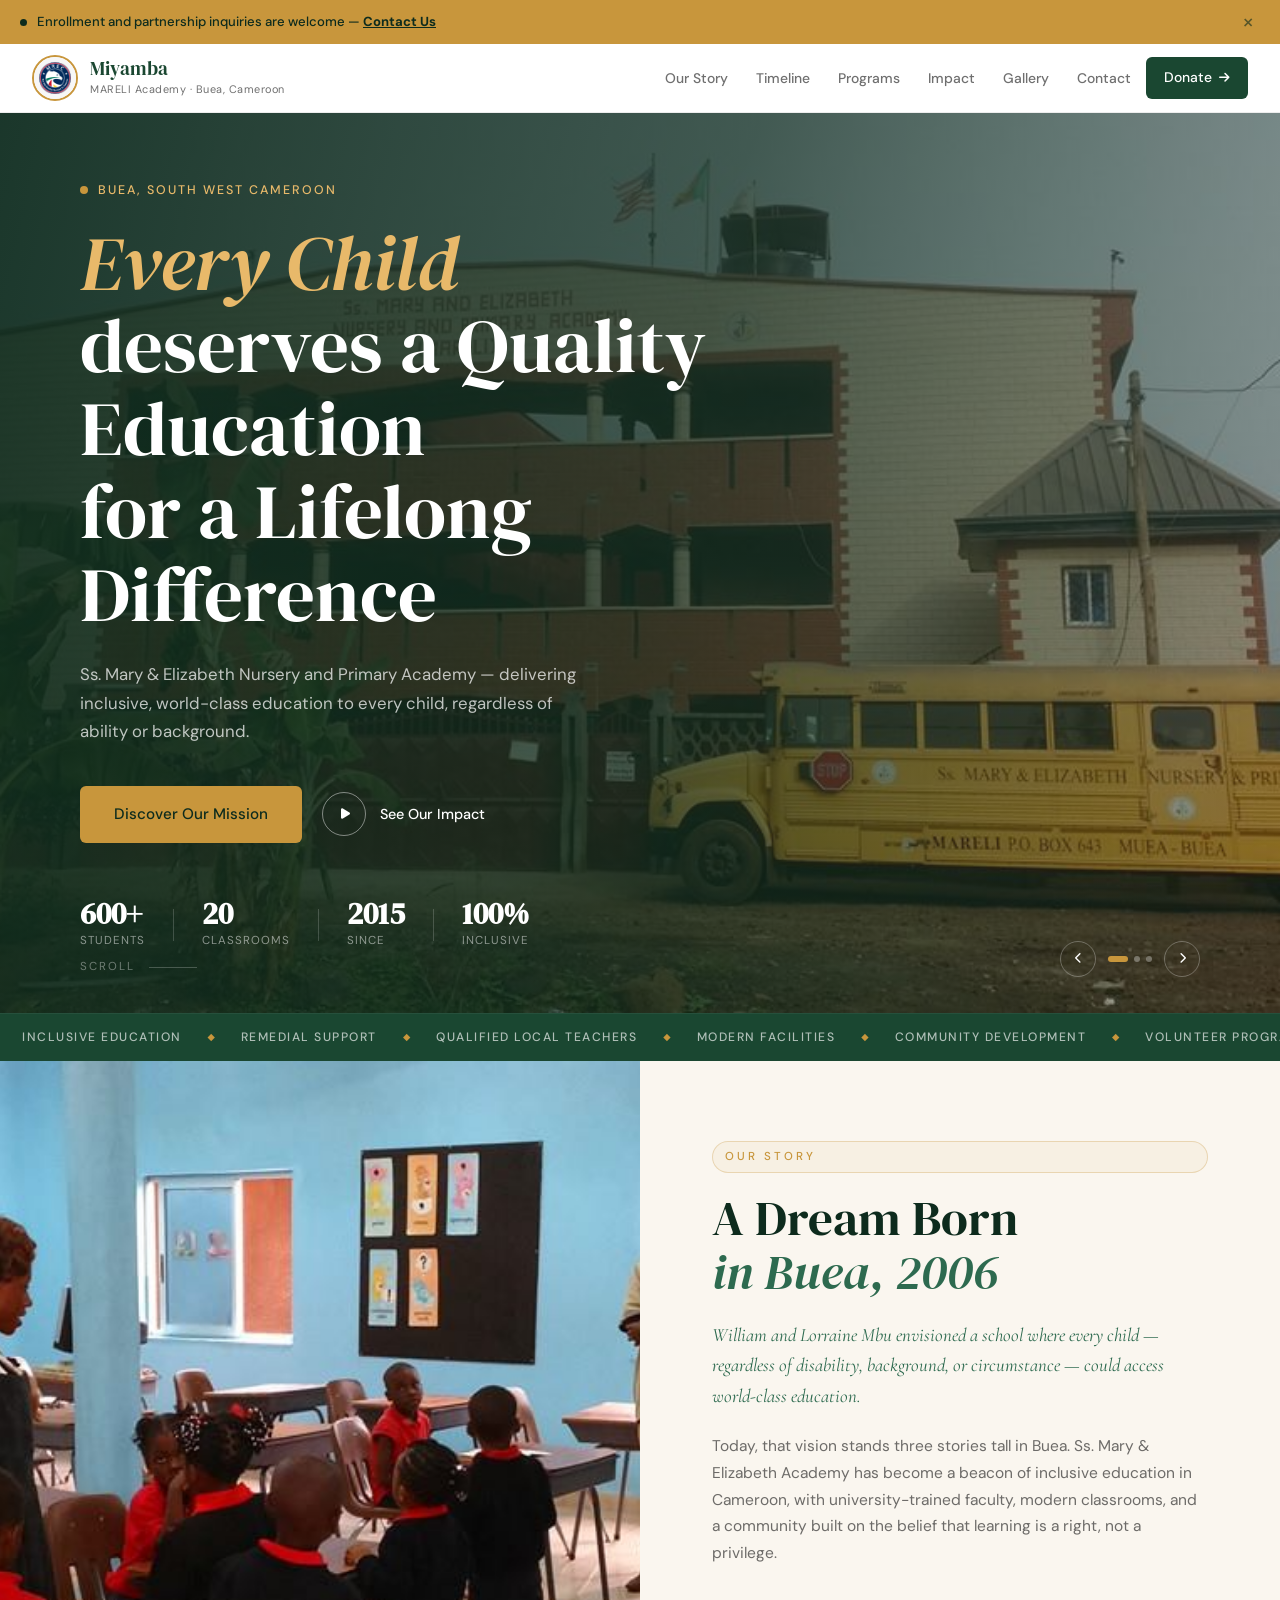
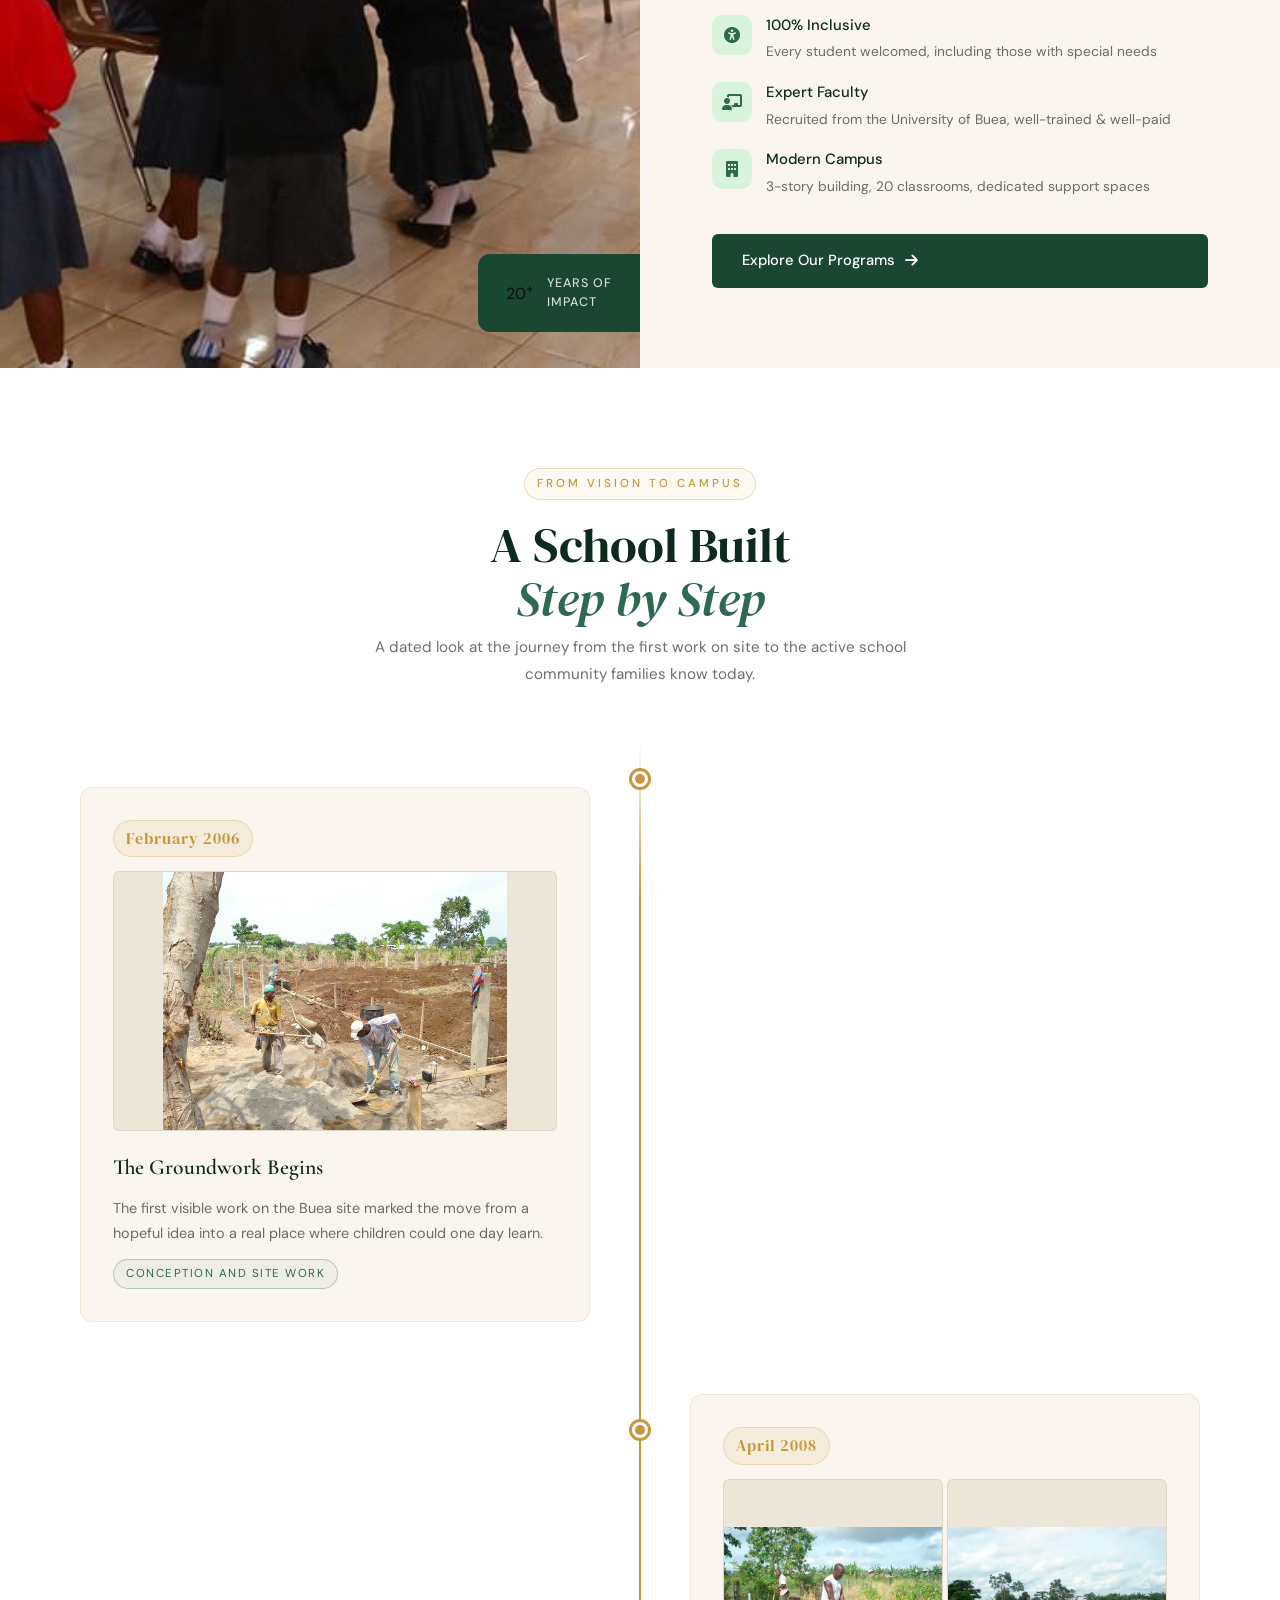
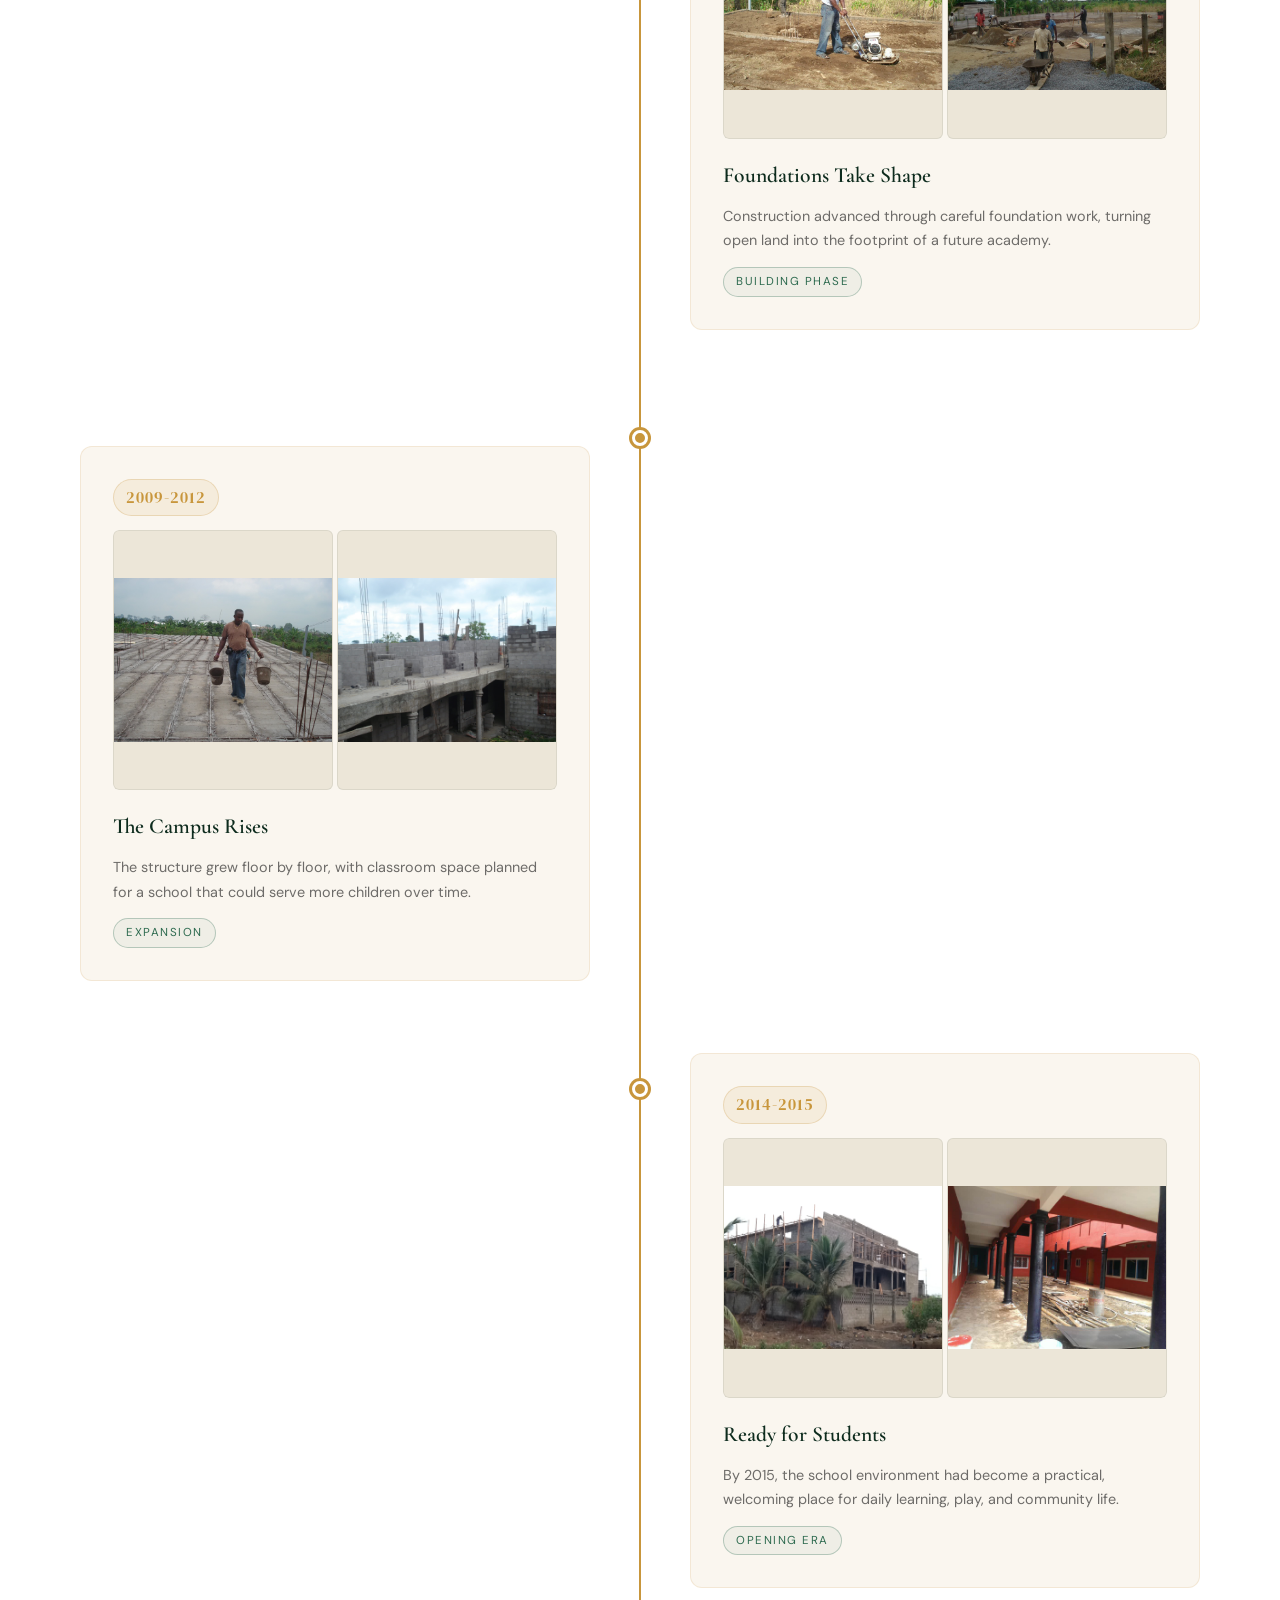
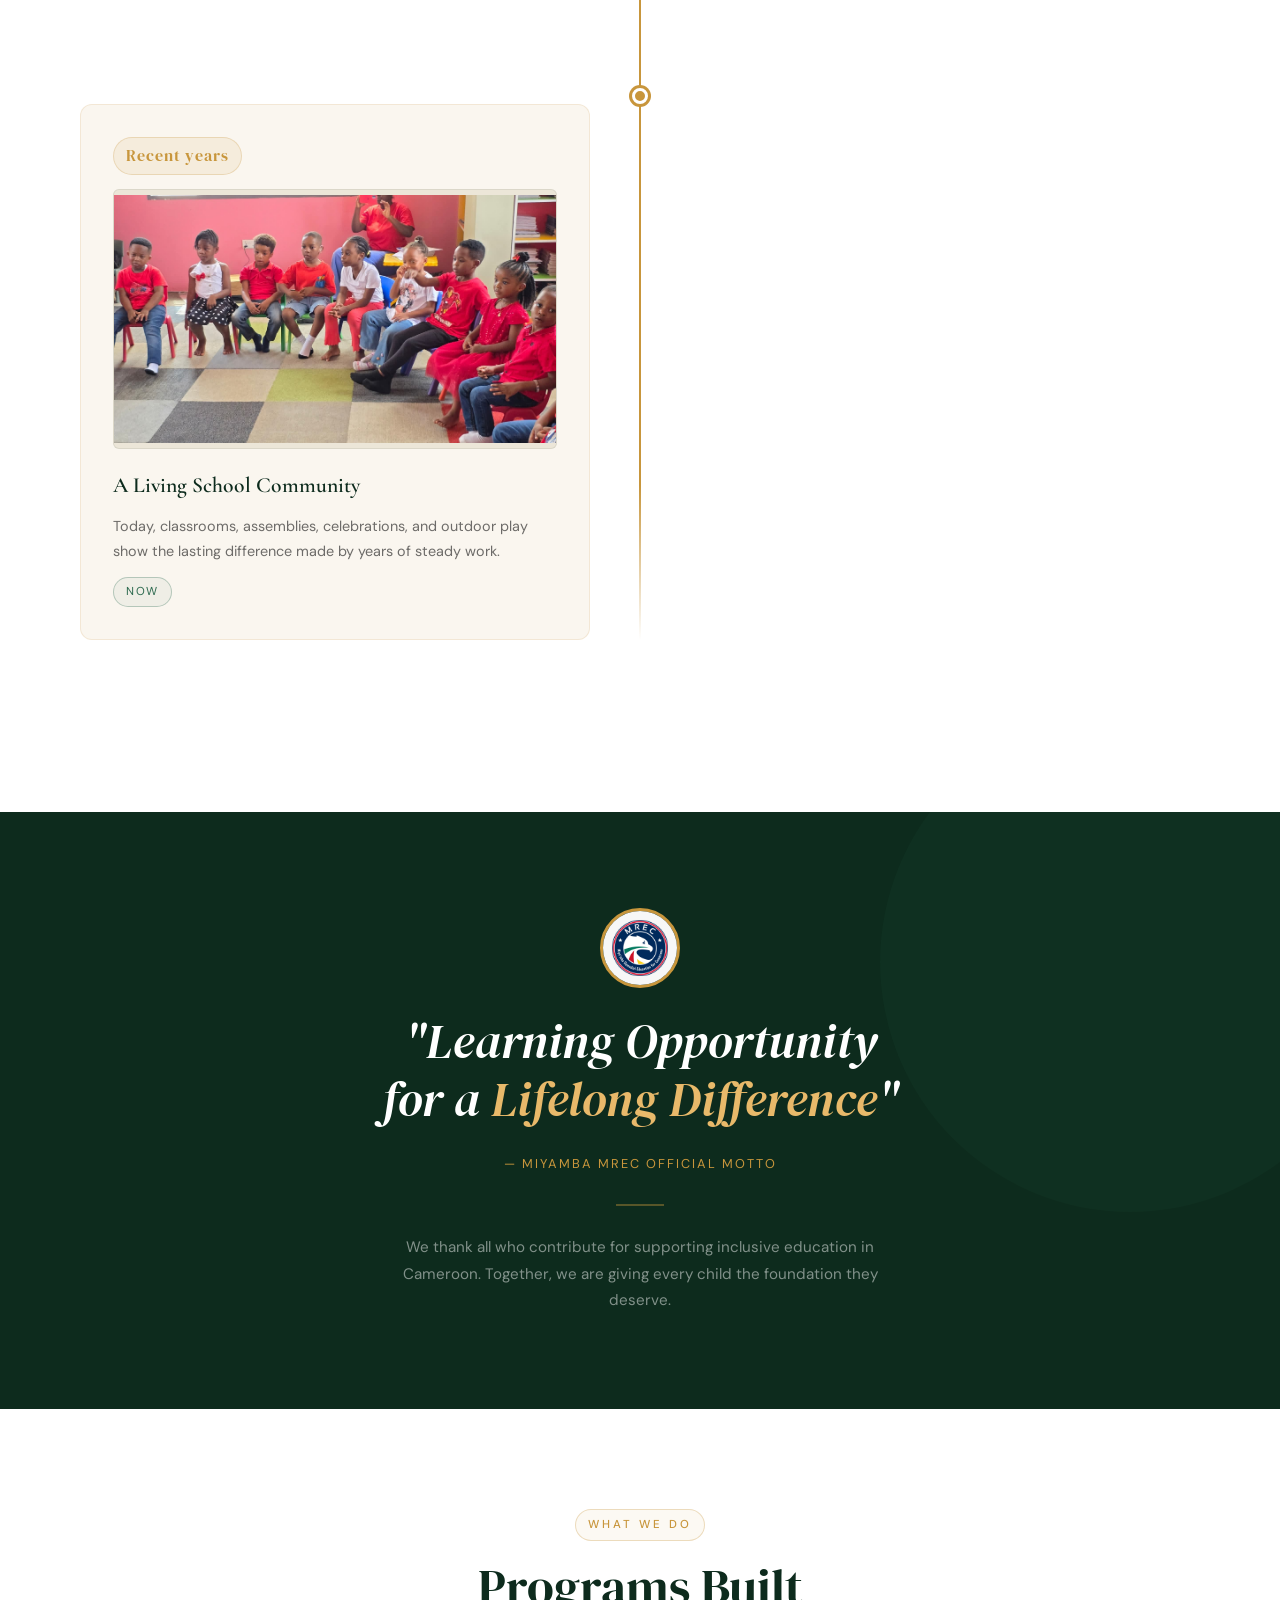
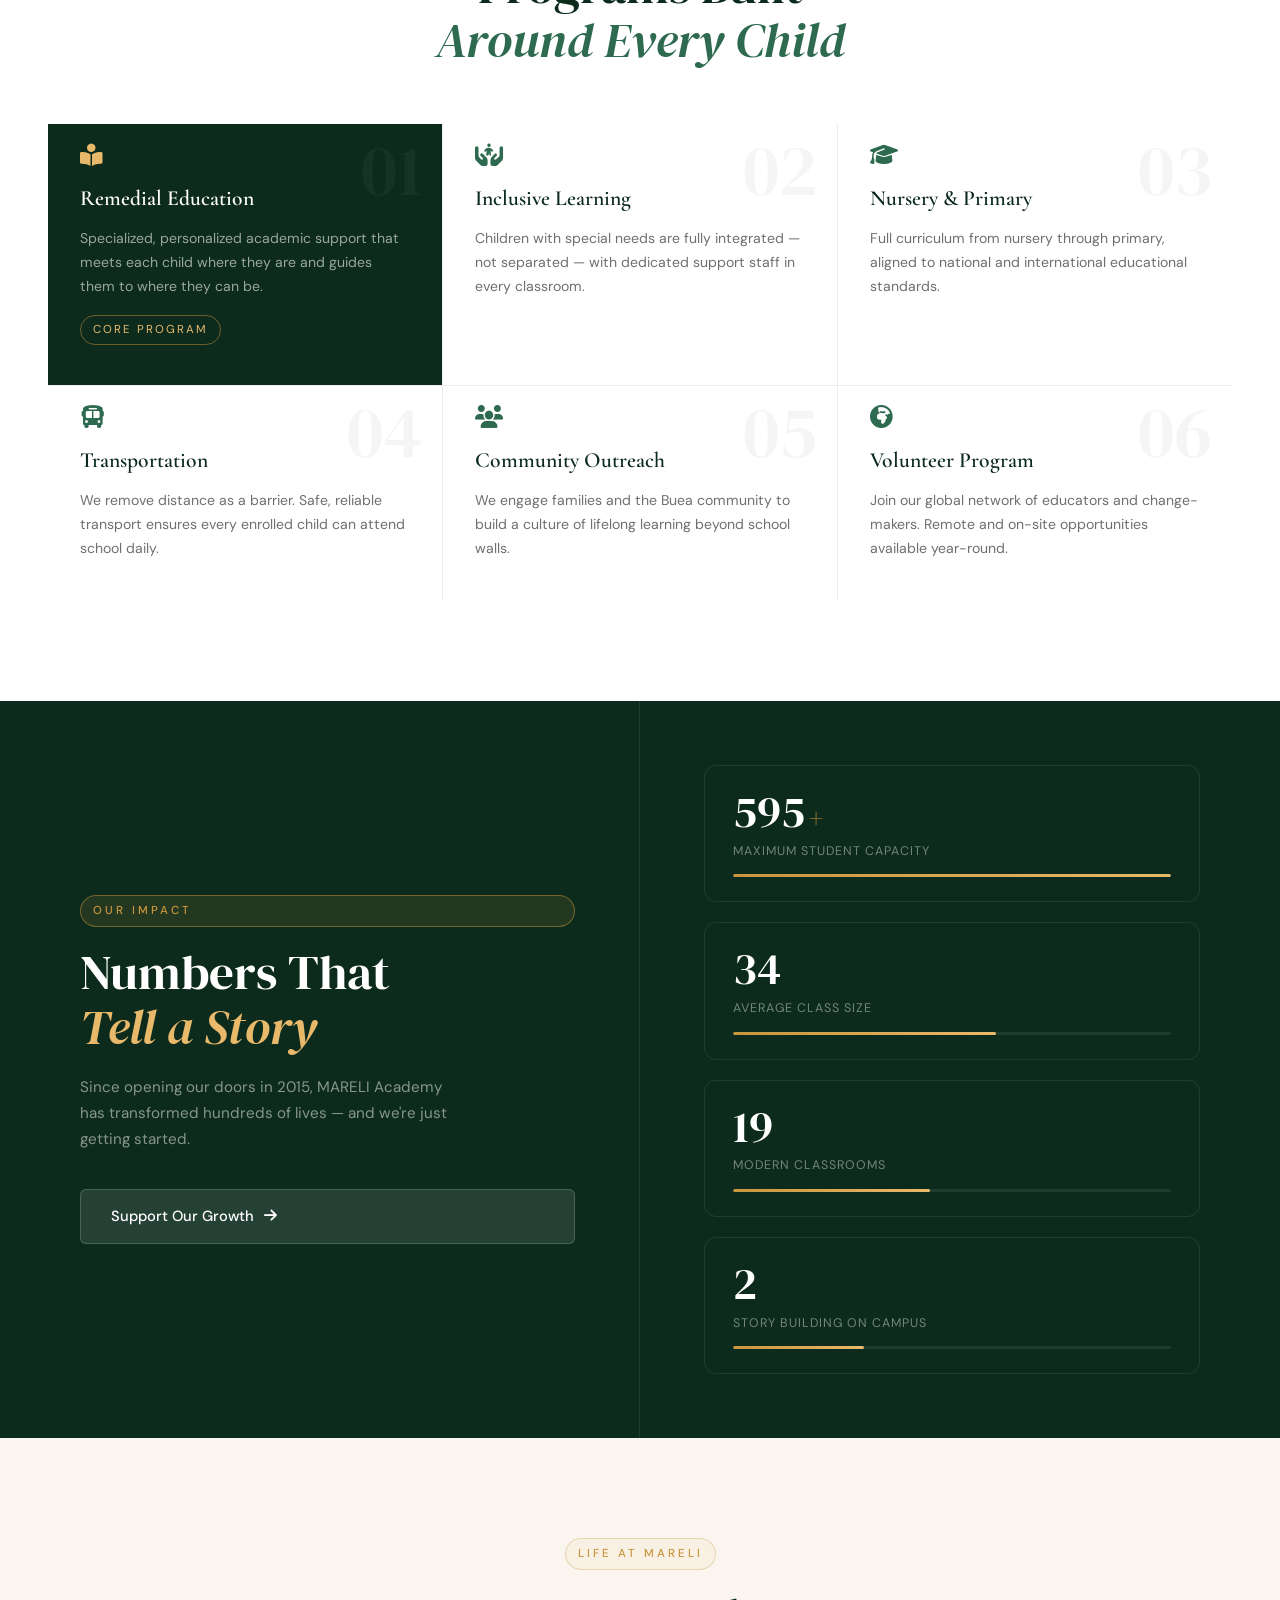
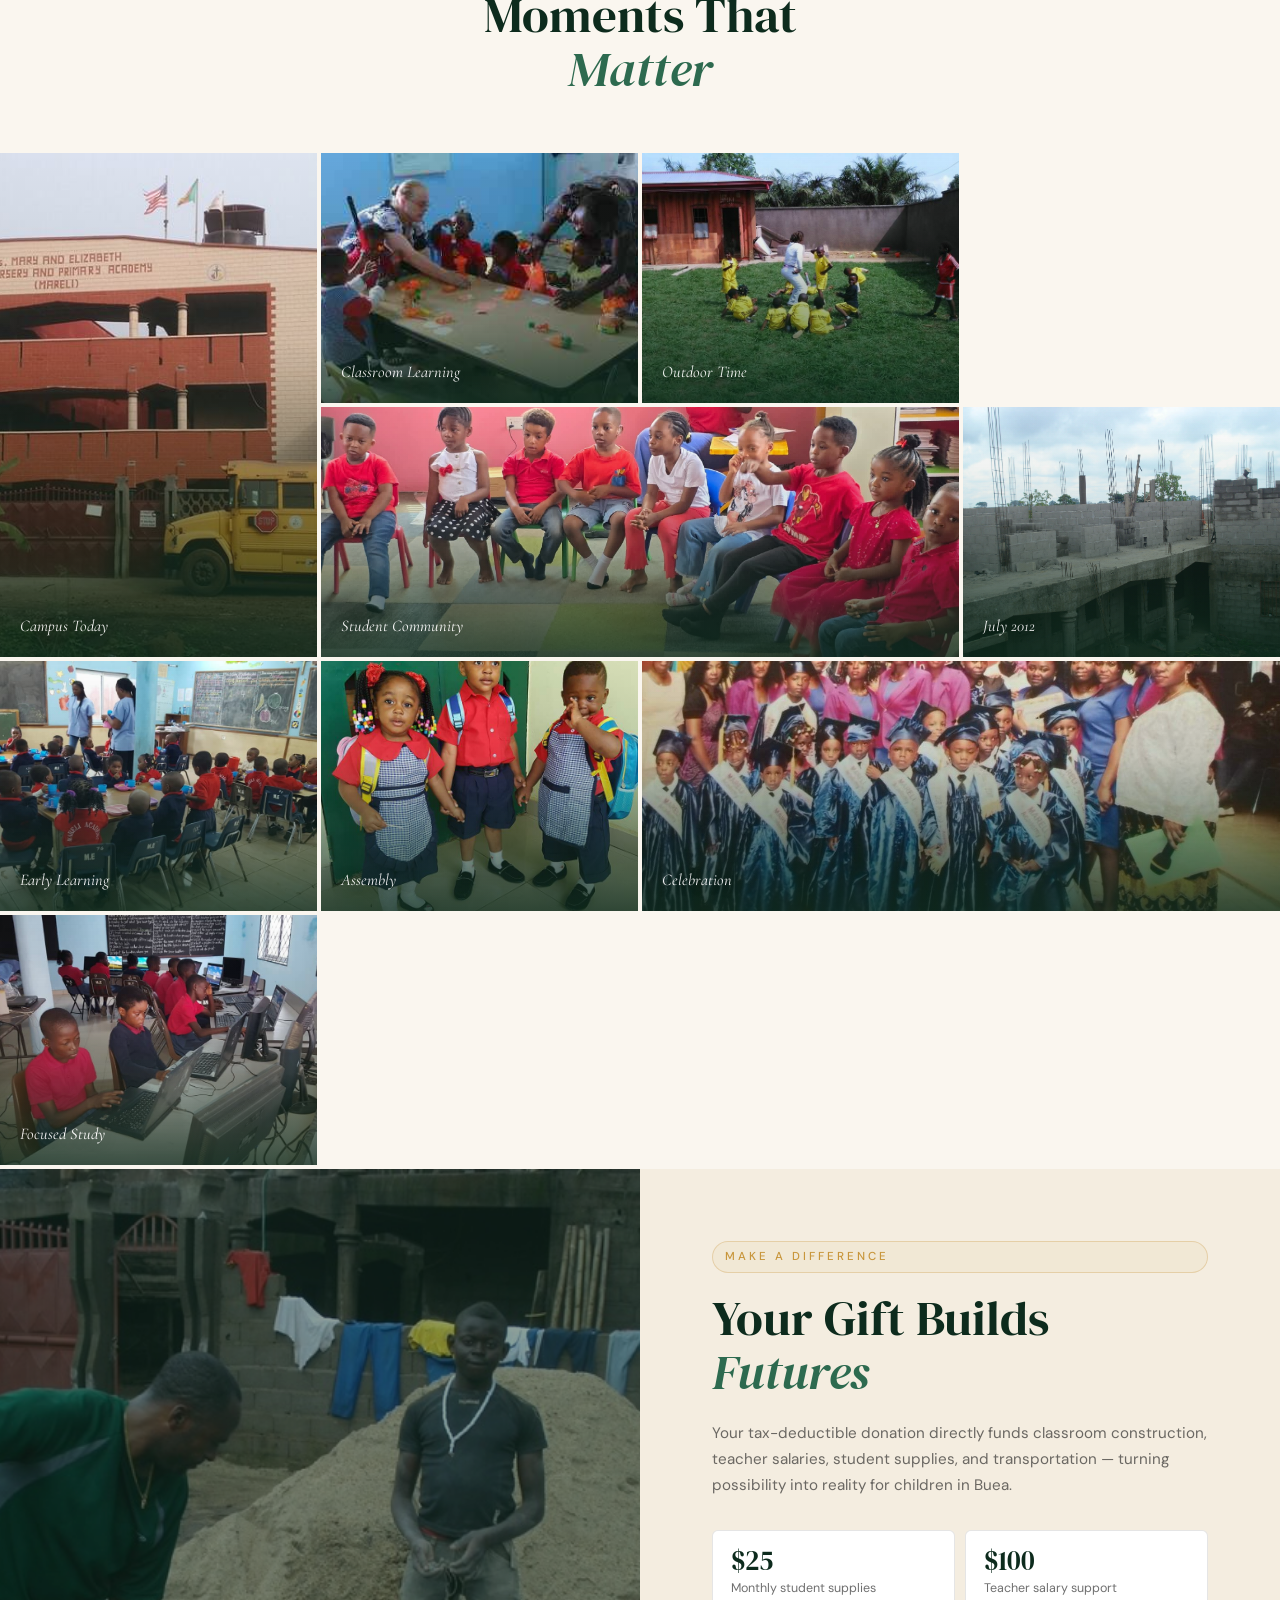
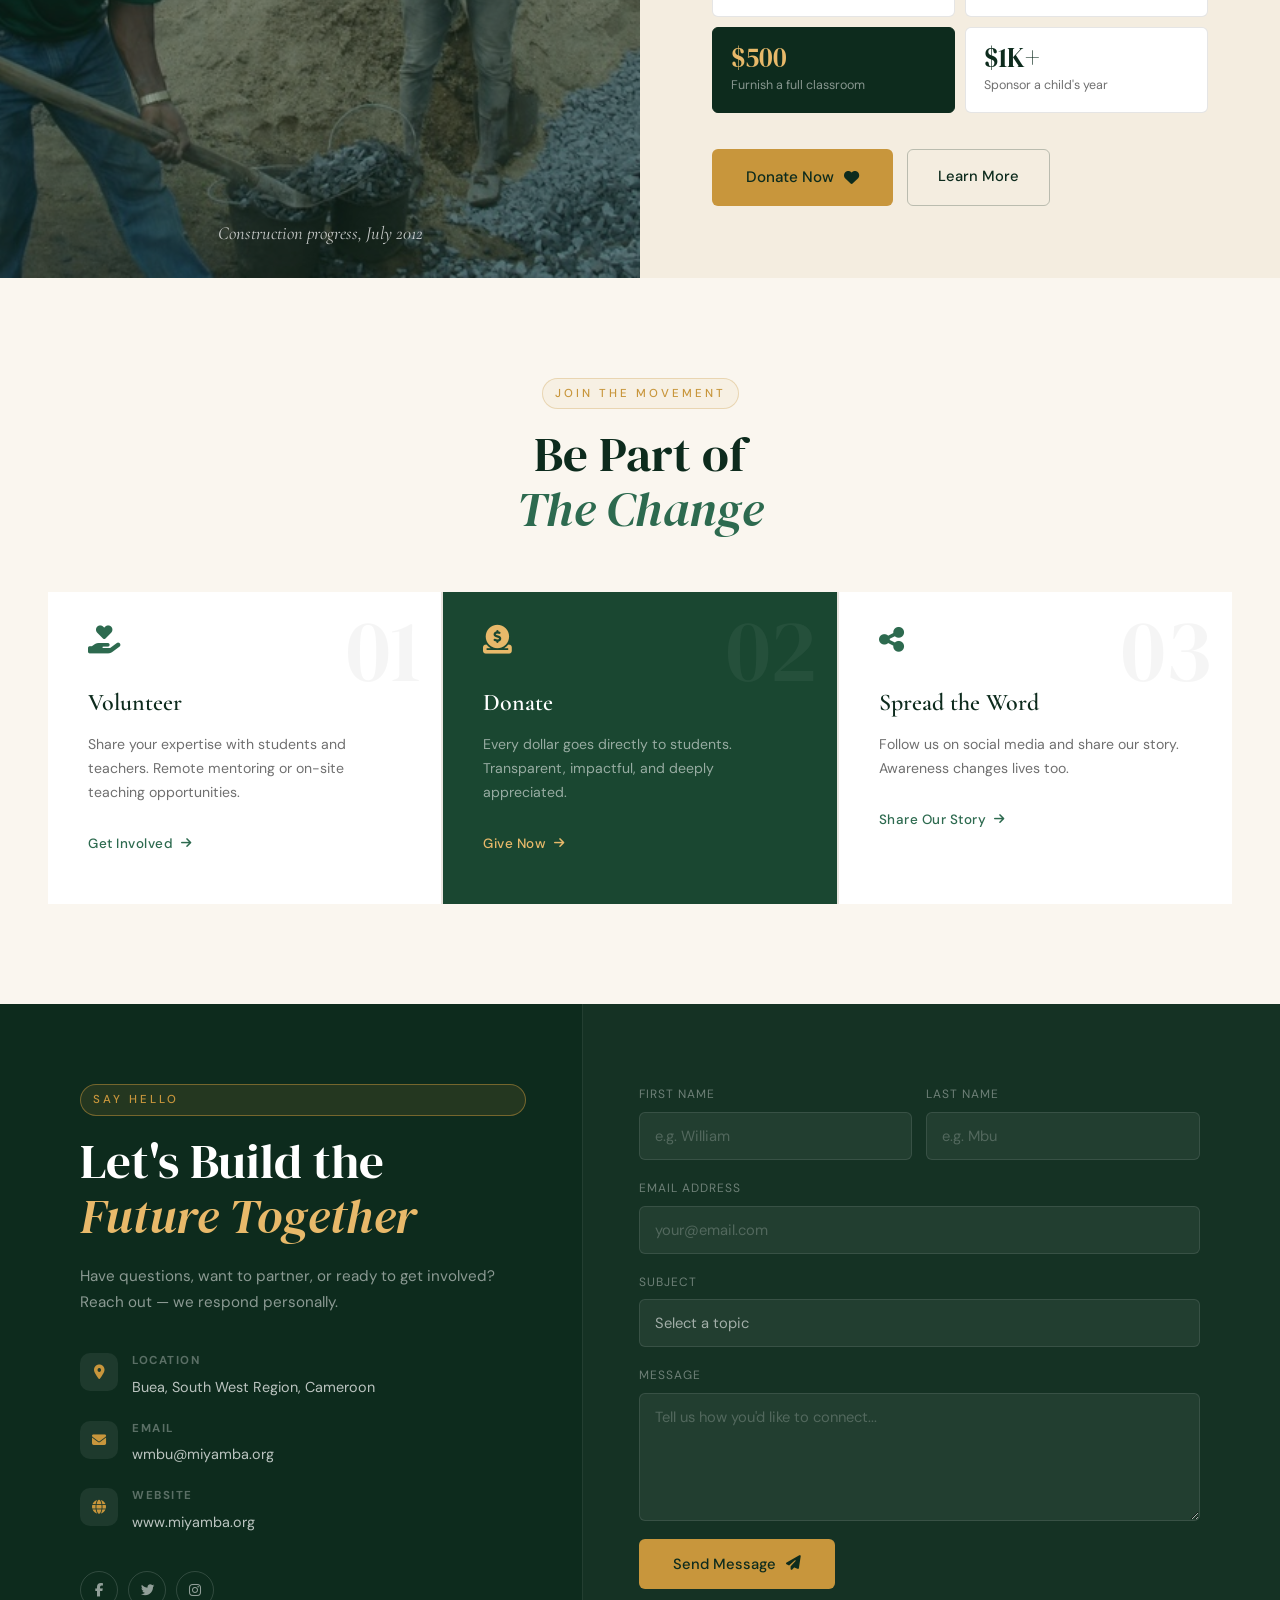
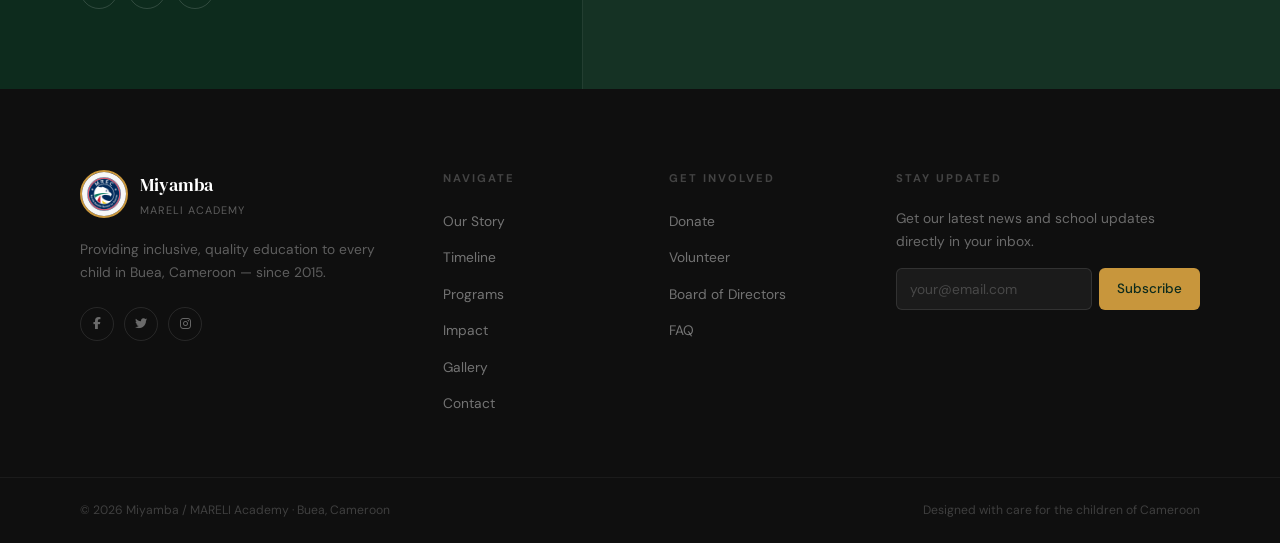
==== commit ec7a7b08: "your update message" ====
--- a/index.html
+++ b/index.html
@@ -1,461 +1,620 @@
 <!DOCTYPE html>
 <html lang="en">
+
 <head>
-  <meta charset="UTF-8"/>
-  <meta name="viewport" content="width=device-width, initial-scale=1.0"/>
-  <title>Miyamba | MARELI Academy — Inclusive Education in Cameroon</title>
-  <link rel="stylesheet" href="css/style.css"/>
-  <link rel="preconnect" href="https://fonts.googleapis.com">
-  <link rel="preconnect" href="https://fonts.gstatic.com" crossorigin>
-  <link href="https://fonts.googleapis.com/css2?family=Cormorant+Garamond:ital,wght@0,400;0,600;0,700;1,400;1,600&family=DM+Sans:wght@300;400;500&family=DM+Serif+Display:ital@0;1&display=swap" rel="stylesheet">
-  <link rel="stylesheet" href="https://cdnjs.cloudflare.com/ajax/libs/font-awesome/6.5.0/css/all.min.css"/>
+    <meta charset="UTF-8" />
+    <meta name="viewport" content="width=device-width, initial-scale=1.0" />
+    <title>Miyamba | MARELI Academy — Inclusive Education in Cameroon</title>
+    <link rel="stylesheet" href="css/style.css" />
+    <link rel="preconnect" href="https://fonts.googleapis.com">
+    <link rel="preconnect" href="https://fonts.gstatic.com" crossorigin>
+    <link
+        href="https://fonts.googleapis.com/css2?family=Cormorant+Garamond:ital,wght@0,400;0,600;0,700;1,400;1,600&family=DM+Sans:wght@300;400;500&family=DM+Serif+Display:ital@0;1&display=swap"
+        rel="stylesheet">
+    <link rel="stylesheet" href="https://cdnjs.cloudflare.com/ajax/libs/font-awesome/6.5.0/css/all.min.css" />
 </head>
+
 <body>
 
-  <!-- ===== LOADING SCREEN ===== -->
-  <div class="loader" id="loader">
-    <div class="loader-inner">
-      <span class="loader-leaf">🌿</span>
-      <div class="loader-bar"><div class="loader-fill"></div></div>
+    <!-- ===== LOADING SCREEN ===== -->
+    <div class="loader" id="loader">
+        <div class="loader-inner">
+            <img class="loader-logo" src="images/logo.jpeg" alt="MREC logo" />
+            <div class="loader-bar">
+                <div class="loader-fill"></div>
+            </div>
+        </div>
     </div>
-  </div>
-
-  <!-- ===== ANNOUNCEMENT BAR ===== -->
-  <div class="announce-bar">
-    <div class="announce-inner">
-      <span class="announce-dot"></span>
-      <p>School year 2024–2025 now open for enrollment — <a href="#contact">Apply Today</a></p>
-      <button class="announce-close" id="closeAnnounce">×</button>
+
+    <!-- ===== ANNOUNCEMENT BAR ===== -->
+    <div class="announce-bar">
+        <div class="announce-inner">
+            <span class="announce-dot"></span>
+            <p>Enrollment and partnership inquiries are welcome — <a href="#contact">Contact Us</a></p>
+            <button class="announce-close" id="closeAnnounce">×</button>
+        </div>
     </div>
-  </div>
-
-  <!-- ===== NAVBAR ===== -->
-  <nav class="navbar" id="navbar">
-    <div class="nav-wrap">
-      <a href="#home" class="logo">
-        <span class="logo-mark">M</span>
-        <div class="logo-text">
-          <span class="logo-name">Miyamba</span>
-          <span class="logo-tagline">MARELI Academy · Buea, Cameroon</span>
-        </div>
-      </a>
-      <ul class="nav-menu" id="navMenu">
-        <li><a href="#about">Our Story</a></li>
-        <li><a href="#programs">Programs</a></li>
-        <li><a href="#impact">Impact</a></li>
-        <li><a href="#gallery">Gallery</a></li>
-        <li><a href="#contact">Contact</a></li>
-        <li><a href="https://www.miyamba.org/donate/" class="nav-cta" target="_blank">Donate <i class="fas fa-arrow-right"></i></a></li>
-      </ul>
-      <button class="burger" id="burger" aria-label="Toggle menu">
-        <span></span><span></span>
-      </button>
+
+    <!-- ===== NAVBAR ===== -->
+    <nav class="navbar" id="navbar">
+        <div class="nav-wrap">
+            <a href="#home" class="logo">
+                <img class="logo-img" src="images/logo.jpeg" alt="Miyamba MREC logo" />
+                <div class="logo-text">
+                    <span class="logo-name">Miyamba</span>
+                    <span class="logo-tagline">MARELI Academy · Buea, Cameroon</span>
+                </div>
+            </a>
+            <ul class="nav-menu" id="navMenu">
+                <li><a href="#about">Our Story</a></li>
+                <li><a href="#timeline">Timeline</a></li>
+                <li><a href="#programs">Programs</a></li>
+                <li><a href="#impact">Impact</a></li>
+                <li><a href="#gallery">Gallery</a></li>
+                <li><a href="#contact">Contact</a></li>
+                <li><a href="https://www.miyamba.org/donate/" class="nav-cta" target="_blank">Donate <i
+                            class="fas fa-arrow-right"></i></a></li>
+            </ul>
+            <button class="burger" id="burger" aria-label="Toggle menu">
+                <span></span><span></span><span></span>
+            </button>
+        </div>
+    </nav>
+
+    <!-- ===== HERO ===== -->
+    <section class="hero" id="home">
+        <div class="hero-bg">
+            <div class="hero-slide active"
+                style="background-image:url('images/miyamba-front-1.jpg')">
+            </div>
+            <div class="hero-slide"
+                style="background-image:url('images/image20.jpeg')">
+            </div>
+            <div class="hero-slide"
+                style="background-image:url('images/class-time-min-1.jpg')"></div>
+        </div>
+        <div class="hero-vignette"></div>
+        <div class="hero-body">
+            <div class="hero-eyebrow">
+                <span class="pulse-dot"></span>
+                Buea, South West Cameroon
+            </div>
+            <h1 class="hero-h1">
+                <em>Every Child</em><br>
+                deserves a Quality Education<br>
+                <span class="hero-stroke">for a Lifelong<br>Difference</span>
+            </h1>
+            <p class="hero-desc">Ss. Mary & Elizabeth Nursery and Primary Academy — delivering inclusive, world-class
+                education to every child, regardless of ability or background.</p>
+            <div class="hero-actions">
+                <a href="#about" class="btn-hero-primary">Discover Our Mission</a>
+                <a href="#impact" class="btn-hero-ghost">
+                    <span class="play-ring"><i class="fas fa-play"></i></span>
+                    See Our Impact
+                </a>
+            </div>
+            <div class="hero-stats-row">
+                <div class="hs"><strong>600+</strong><span>Students</span></div>
+                <div class="hs-div"></div>
+                <div class="hs"><strong>20</strong><span>Classrooms</span></div>
+                <div class="hs-div"></div>
+                <div class="hs"><strong>2015</strong><span>Since</span></div>
+                <div class="hs-div"></div>
+                <div class="hs"><strong>100%</strong><span>Inclusive</span></div>
+            </div>
+        </div>
+        <div class="hero-scroll-hint">
+            <span>Scroll</span>
+            <div class="scroll-line"></div>
+        </div>
+        <div class="hero-slide-controls">
+            <button class="slide-btn" id="prevSlide"><i class="fas fa-chevron-left"></i></button>
+            <div class="slide-dots" id="slideDots">
+                <span class="dot active"></span>
+                <span class="dot"></span>
+                <span class="dot"></span>
+            </div>
+            <button class="slide-btn" id="nextSlide"><i class="fas fa-chevron-right"></i></button>
+        </div>
+    </section>
+
+    <!-- ===== FEATURED MARQUEE ===== -->
+    <div class="marquee-bar">
+        <div class="marquee-track">
+            <span>Inclusive Education</span><span class="mq-dot">◆</span>
+            <span>Remedial Support</span><span class="mq-dot">◆</span>
+            <span>Qualified Local Teachers</span><span class="mq-dot">◆</span>
+            <span>Modern Facilities</span><span class="mq-dot">◆</span>
+            <span>Community Development</span><span class="mq-dot">◆</span>
+            <span>Volunteer Program</span><span class="mq-dot">◆</span>
+            <span>Inclusive Education</span><span class="mq-dot">◆</span>
+            <span>Remedial Support</span><span class="mq-dot">◆</span>
+            <span>Qualified Local Teachers</span><span class="mq-dot">◆</span>
+            <span>Modern Facilities</span><span class="mq-dot">◆</span>
+            <span>Community Development</span><span class="mq-dot">◆</span>
+            <span>Volunteer Program</span><span class="mq-dot">◆</span>
+        </div>
     </div>
-  </nav>
-
-  <!-- ===== HERO ===== -->
-  <section class="hero" id="home">
-    <div class="hero-bg">
-      <div class="hero-slide active" style="background-image:url('https://www.miyamba.org/wp-content/uploads/2017/10/class-time-min-1.jpg')"></div>
-      <div class="hero-slide" style="background-image:url('https://www.miyamba.org/wp-content/uploads/2017/10/miyamba-front-1.jpg')"></div>
-      <div class="hero-slide" style="background-image:url('https://www.miyamba.org/wp-content/uploads/2017/10/students1.jpg')"></div>
-    </div>
-    <div class="hero-vignette"></div>
-    <div class="hero-body">
-      <div class="hero-eyebrow">
-        <span class="pulse-dot"></span>
-        Buea, South West Cameroon
-      </div>
-      <h1 class="hero-h1">
-        <em>Every Child</em><br>
-        Deserves a<br>
-        <span class="hero-stroke">Lifelong Difference</span>
-      </h1>
-      <p class="hero-desc">Ss. Mary & Elizabeth Nursery and Primary Academy — delivering inclusive, world-class education to every child, regardless of ability or background.</p>
-      <div class="hero-actions">
-        <a href="#about" class="btn-hero-primary">Discover Our Mission</a>
-        <a href="#impact" class="btn-hero-ghost">
-          <span class="play-ring"><i class="fas fa-play"></i></span>
-          See Our Impact
-        </a>
-      </div>
-      <div class="hero-stats-row">
-        <div class="hs"><strong>600+</strong><span>Students</span></div>
-        <div class="hs-div"></div>
-        <div class="hs"><strong>20</strong><span>Classrooms</span></div>
-        <div class="hs-div"></div>
-        <div class="hs"><strong>2015</strong><span>Since</span></div>
-        <div class="hs-div"></div>
-        <div class="hs"><strong>100%</strong><span>Inclusive</span></div>
-      </div>
-    </div>
-    <div class="hero-scroll-hint">
-      <span>Scroll</span>
-      <div class="scroll-line"></div>
-    </div>
-    <div class="hero-slide-controls">
-      <button class="slide-btn" id="prevSlide"><i class="fas fa-chevron-left"></i></button>
-      <div class="slide-dots" id="slideDots">
-        <span class="dot active"></span>
-        <span class="dot"></span>
-        <span class="dot"></span>
-      </div>
-      <button class="slide-btn" id="nextSlide"><i class="fas fa-chevron-right"></i></button>
-    </div>
-  </section>
-
-  <!-- ===== FEATURED MARQUEE ===== -->
-  <div class="marquee-bar">
-    <div class="marquee-track">
-      <span>Inclusive Education</span><span class="mq-dot">◆</span>
-      <span>Remedial Support</span><span class="mq-dot">◆</span>
-      <span>Qualified Local Teachers</span><span class="mq-dot">◆</span>
-      <span>Modern Facilities</span><span class="mq-dot">◆</span>
-      <span>Community Development</span><span class="mq-dot">◆</span>
-      <span>Volunteer Program</span><span class="mq-dot">◆</span>
-      <span>Inclusive Education</span><span class="mq-dot">◆</span>
-      <span>Remedial Support</span><span class="mq-dot">◆</span>
-      <span>Qualified Local Teachers</span><span class="mq-dot">◆</span>
-      <span>Modern Facilities</span><span class="mq-dot">◆</span>
-      <span>Community Development</span><span class="mq-dot">◆</span>
-      <span>Volunteer Program</span><span class="mq-dot">◆</span>
-    </div>
-  </div>
-
-  <!-- ===== ABOUT ===== -->
-  <section class="about-section" id="about">
-    <div class="about-media">
-      <img src="https://www.miyamba.org/wp-content/uploads/2017/10/classroom3.jpg" alt="Classroom"/>
-      <div class="about-media-card">
-        <div class="amc-number">16<sup>+</sup></div>
-        <div class="amc-label">Years of<br>Impact</div>
-      </div>
-    </div>
-    <div class="about-content">
-      <div class="eyebrow-tag">Our Story</div>
-      <h2 class="section-h2">A Dream Born<br><em>in Buea, 2006</em></h2>
-      <div class="about-lead">William and Lorraine Mbu envisioned a school where every child — regardless of disability, background, or circumstance — could access world-class education.</div>
-      <p>Today, that vision stands three stories tall in Buea. Ss. Mary & Elizabeth Academy has become a beacon of inclusive education in Cameroon, with university-trained faculty, modern classrooms, and a community built on the belief that learning is a right, not a privilege.</p>
-      <div class="about-pillars">
-        <div class="pillar">
-          <i class="fas fa-universal-access"></i>
-          <div><strong>100% Inclusive</strong><p>Every student welcomed, including those with special needs</p></div>
-        </div>
-        <div class="pillar">
-          <i class="fas fa-chalkboard-teacher"></i>
-          <div><strong>Expert Faculty</strong><p>Recruited from the University of Buea, well-trained & well-paid</p></div>
-        </div>
-        <div class="pillar">
-          <i class="fas fa-building"></i>
-          <div><strong>Modern Campus</strong><p>3-story building, 20 classrooms, dedicated support spaces</p></div>
-        </div>
-      </div>
-      <a href="#programs" class="btn-primary">Explore Our Programs <i class="fas fa-arrow-right"></i></a>
-    </div>
-  </section>
-
-  <!-- ===== MISSION QUOTE ===== -->
-  <section class="mission-section">
-    <div class="mission-inner">
-      <div class="mission-leaf">🌿</div>
-      <blockquote>
-        "Learning Opportunity<br>for a <em>Lifelong Difference</em>"
-      </blockquote>
-      <cite>— Miyamba MREC Official Motto</cite>
-      <div class="mission-divider"></div>
-      <p>We thank all who contribute for supporting inclusive education in Cameroon. Together, we are giving every child the foundation they deserve.</p>
-    </div>
-  </section>
-
-  <!-- ===== PROGRAMS ===== -->
-  <section class="programs-section" id="programs">
-    <div class="container">
-      <div class="sec-header">
-        <div class="eyebrow-tag">What We Do</div>
-        <h2 class="section-h2">Programs Built<br><em>Around Every Child</em></h2>
-      </div>
-      <div class="programs-grid">
-        <div class="prog-card prog-featured">
-          <div class="prog-num">01</div>
-          <i class="fas fa-book-reader prog-icon"></i>
-          <h3>Remedial Education</h3>
-          <p>Specialized, personalized academic support that meets each child where they are and guides them to where they can be.</p>
-          <div class="prog-tag">Core Program</div>
-        </div>
-        <div class="prog-card">
-          <div class="prog-num">02</div>
-          <i class="fas fa-hands-holding-child prog-icon"></i>
-          <h3>Inclusive Learning</h3>
-          <p>Children with special needs are fully integrated — not separated — with dedicated support staff in every classroom.</p>
-        </div>
-        <div class="prog-card">
-          <div class="prog-num">03</div>
-          <i class="fas fa-graduation-cap prog-icon"></i>
-          <h3>Nursery & Primary</h3>
-          <p>Full curriculum from nursery through primary, aligned to national and international educational standards.</p>
-        </div>
-        <div class="prog-card">
-          <div class="prog-num">04</div>
-          <i class="fas fa-bus prog-icon"></i>
-          <h3>Transportation</h3>
-          <p>We remove distance as a barrier. Safe, reliable transport ensures every enrolled child can attend school daily.</p>
-        </div>
-        <div class="prog-card">
-          <div class="prog-num">05</div>
-          <i class="fas fa-users prog-icon"></i>
-          <h3>Community Outreach</h3>
-          <p>We engage families and the Buea community to build a culture of lifelong learning beyond school walls.</p>
-        </div>
-        <div class="prog-card">
-          <div class="prog-num">06</div>
-          <i class="fas fa-globe-africa prog-icon"></i>
-          <h3>Volunteer Program</h3>
-          <p>Join our global network of educators and change-makers. Remote and on-site opportunities available year-round.</p>
-        </div>
-      </div>
-    </div>
-  </section>
-
-  <!-- ===== IMPACT / STATS ===== -->
-  <section class="impact-section" id="impact">
-    <div class="impact-left">
-      <div class="eyebrow-tag light">Our Impact</div>
-      <h2 class="section-h2 light">Numbers That<br><em>Tell a Story</em></h2>
-      <p class="impact-sub">Since opening our doors in 2015, MARELI Academy has transformed hundreds of lives — and we're just getting started.</p>
-      <a href="https://www.miyamba.org/donate/" class="btn-light" target="_blank">Support Our Growth <i class="fas fa-arrow-right"></i></a>
-    </div>
-    <div class="impact-right">
-      <div class="impact-card" data-target="600">
-        <div class="ic-number"><span class="count" data-target="600">0</span><span class="ic-plus">+</span></div>
-        <div class="ic-label">Maximum student capacity</div>
-        <div class="ic-bar"><div class="ic-fill" style="width:100%"></div></div>
-      </div>
-      <div class="impact-card" data-target="35">
-        <div class="ic-number"><span class="count" data-target="35">0</span></div>
-        <div class="ic-label">Average class size</div>
-        <div class="ic-bar"><div class="ic-fill" style="width:60%"></div></div>
-      </div>
-      <div class="impact-card" data-target="20">
-        <div class="ic-number"><span class="count" data-target="20">0</span></div>
-        <div class="ic-label">Modern classrooms</div>
-        <div class="ic-bar"><div class="ic-fill" style="width:45%"></div></div>
-      </div>
-      <div class="impact-card" data-target="3">
-        <div class="ic-number"><span class="count" data-target="3">0</span></div>
-        <div class="ic-label">Story building on campus</div>
-        <div class="ic-bar"><div class="ic-fill" style="width:30%"></div></div>
-      </div>
-    </div>
-  </section>
-
-  <!-- ===== GALLERY ===== -->
-  <section class="gallery-section" id="gallery">
-    <div class="container">
-      <div class="sec-header">
-        <div class="eyebrow-tag">Life at MARELI</div>
-        <h2 class="section-h2">Moments That<br><em>Matter</em></h2>
-      </div>
-    </div>
-    <div class="gallery-masonry">
-      <div class="gm-item gm-tall" data-caption="Our School Building">
-        <img src="https://www.miyamba.org/wp-content/uploads/2017/10/miyamba-front-1.jpg" alt="School"/>
-        <div class="gm-overlay"><span>Our School</span></div>
-      </div>
-      <div class="gm-item" data-caption="Learning in Action">
-        <img src="https://www.miyamba.org/wp-content/uploads/2017/10/class-time-min-1.jpg" alt="Class"/>
-        <div class="gm-overlay"><span>Class Time</span></div>
-      </div>
-      <div class="gm-item" data-caption="Joy at Recess">
-        <img src="https://www.miyamba.org/wp-content/uploads/2017/10/recess.jpg" alt="Recess"/>
-        <div class="gm-overlay"><span>Play Time</span></div>
-      </div>
-      <div class="gm-item gm-wide" data-caption="Our Students">
-        <img src="https://www.miyamba.org/wp-content/uploads/2017/10/students1.jpg" alt="Students"/>
-        <div class="gm-overlay"><span>Our Students</span></div>
-      </div>
-      <div class="gm-item" data-caption="Graduation Day">
-        <img src="https://www.miyamba.org/wp-content/uploads/2017/10/image3.jpeg" alt="Graduation"/>
-        <div class="gm-overlay"><span>Graduation</span></div>
-      </div>
-      <div class="gm-item" data-caption="Dedicated Staff">
-        <img src="https://www.miyamba.org/wp-content/uploads/2017/10/staff2.jpg" alt="Staff"/>
-        <div class="gm-overlay"><span>Our Staff</span></div>
-      </div>
-    </div>
-    <!-- Lightbox -->
-    <div class="lightbox" id="lightbox">
-      <button class="lb-close" id="lbClose">×</button>
-      <button class="lb-nav lb-prev" id="lbPrev"><i class="fas fa-chevron-left"></i></button>
-      <div class="lb-img-wrap"><img id="lbImg" src="" alt=""/><p id="lbCaption"></p></div>
-      <button class="lb-nav lb-next" id="lbNext"><i class="fas fa-chevron-right"></i></button>
-    </div>
-  </section>
-
-  <!-- ===== DONATE ===== -->
-  <section class="donate-section">
-    <div class="donate-image">
-      <img src="https://www.miyamba.org/wp-content/uploads/2017/10/roofing.jpg" alt="Construction progress"/>
-      <div class="donate-overlay"></div>
-    </div>
-    <div class="donate-content">
-      <div class="eyebrow-tag">Make a Difference</div>
-      <h2 class="section-h2">Your Gift Builds<br><em>Futures</em></h2>
-      <p>Your tax-deductible donation directly funds classroom construction, teacher salaries, student supplies, and transportation — turning possibility into reality for children in Buea.</p>
-      <div class="donate-tiers">
-        <div class="tier"><span class="tier-amt">$25</span><span class="tier-desc">Monthly student supplies</span></div>
-        <div class="tier"><span class="tier-amt">$100</span><span class="tier-desc">Teacher salary support</span></div>
-        <div class="tier tier-highlight"><span class="tier-amt">$500</span><span class="tier-desc">Furnish a full classroom</span></div>
-        <div class="tier"><span class="tier-amt">$1K+</span><span class="tier-desc">Sponsor a child's year</span></div>
-      </div>
-      <div class="donate-actions">
-        <a href="https://www.miyamba.org/donate/" class="btn-gold" target="_blank">Donate Now <i class="fas fa-heart"></i></a>
-        <a href="#contact" class="btn-outline-dark">Learn More</a>
-      </div>
-    </div>
-  </section>
-
-  <!-- ===== GET INVOLVED ===== -->
-  <section class="involved-section">
-    <div class="container">
-      <div class="sec-header">
-        <div class="eyebrow-tag">Join the Movement</div>
-        <h2 class="section-h2">Be Part of<br><em>The Change</em></h2>
-      </div>
-      <div class="involved-row">
-        <div class="inv-card">
-          <div class="inv-icon"><i class="fas fa-hand-holding-heart"></i></div>
-          <div class="inv-num">01</div>
-          <h3>Volunteer</h3>
-          <p>Share your expertise with students and teachers. Remote mentoring or on-site teaching opportunities.</p>
-          <a href="https://www.miyamba.org/get-involved/" class="inv-link" target="_blank">Get Involved <i class="fas fa-arrow-right"></i></a>
-        </div>
-        <div class="inv-card inv-card-dark">
-          <div class="inv-icon"><i class="fas fa-donate"></i></div>
-          <div class="inv-num">02</div>
-          <h3>Donate</h3>
-          <p>Every dollar goes directly to students. Transparent, impactful, and deeply appreciated.</p>
-          <a href="https://www.miyamba.org/donate/" class="inv-link" target="_blank">Give Now <i class="fas fa-arrow-right"></i></a>
-        </div>
-        <div class="inv-card">
-          <div class="inv-icon"><i class="fas fa-share-nodes"></i></div>
-          <div class="inv-num">03</div>
-          <h3>Spread the Word</h3>
-          <p>Follow us on social media and share our story. Awareness changes lives too.</p>
-          <a href="#" class="inv-link">Share Our Story <i class="fas fa-arrow-right"></i></a>
-        </div>
-      </div>
-    </div>
-  </section>
-
-  <!-- ===== CONTACT ===== -->
-  <section class="contact-section" id="contact">
-    <div class="contact-info-col">
-      <div class="eyebrow-tag light">Say Hello</div>
-      <h2 class="section-h2 light">Let's Build the<br><em>Future Together</em></h2>
-      <p>Have questions, want to partner, or ready to get involved? Reach out — we respond personally.</p>
-      <ul class="contact-list">
-        <li><i class="fas fa-map-marker-alt"></i><div><strong>Location</strong><span>Buea, South West Region, Cameroon</span></div></li>
-        <li><i class="fas fa-envelope"></i><div><strong>Email</strong><span>info@miyamba.org</span></div></li>
-        <li><i class="fas fa-globe"></i><div><strong>Website</strong><span>www.miyamba.org</span></div></li>
-      </ul>
-      <div class="contact-socials">
-        <a href="#" aria-label="Facebook"><i class="fab fa-facebook-f"></i></a>
-        <a href="#" aria-label="Twitter"><i class="fab fa-twitter"></i></a>
-        <a href="#" aria-label="Instagram"><i class="fab fa-instagram"></i></a>
-      </div>
-    </div>
-    <div class="contact-form-col">
-      <form class="cform" id="cform" novalidate>
-        <div class="cform-row">
-          <div class="cform-field">
-            <label>First Name</label>
-            <input type="text" placeholder="e.g. William" required/>
-          </div>
-          <div class="cform-field">
-            <label>Last Name</label>
-            <input type="text" placeholder="e.g. Mbu" required/>
-          </div>
-        </div>
-        <div class="cform-field">
-          <label>Email Address</label>
-          <input type="email" placeholder="your@email.com" required/>
-        </div>
-        <div class="cform-field">
-          <label>Subject</label>
-          <select>
-            <option value="">Select a topic</option>
-            <option>Enrollment Inquiry</option>
-            <option>Volunteer Opportunity</option>
-            <option>Donation / Partnership</option>
-            <option>General Question</option>
-          </select>
-        </div>
-        <div class="cform-field">
-          <label>Message</label>
-          <textarea rows="5" placeholder="Tell us how you'd like to connect..." required></textarea>
-        </div>
-        <button type="submit" class="btn-submit">Send Message <i class="fas fa-paper-plane"></i></button>
-        <div class="cform-success" id="cformSuccess">
-          <i class="fas fa-circle-check"></i> Thank you! We'll be in touch within 48 hours.
-        </div>
-      </form>
-    </div>
-  </section>
-
-  <!-- ===== FOOTER ===== -->
-  <footer class="site-footer">
-    <div class="footer-top">
-      <div class="ft-brand">
-        <div class="ft-logo">
-          <span class="logo-mark sm">M</span>
-          <div>
-            <span class="ft-name">Miyamba</span>
-            <span class="ft-sub">MARELI Academy</span>
-          </div>
-        </div>
-        <p>Providing inclusive, quality education to every child in Buea, Cameroon — since 2015.</p>
-        <div class="ft-socials">
-          <a href="#"><i class="fab fa-facebook-f"></i></a>
-          <a href="#"><i class="fab fa-twitter"></i></a>
-          <a href="#"><i class="fab fa-instagram"></i></a>
-        </div>
-      </div>
-      <div class="ft-col">
-        <h4>Navigate</h4>
-        <ul>
-          <li><a href="#about">Our Story</a></li>
-          <li><a href="#programs">Programs</a></li>
-          <li><a href="#impact">Impact</a></li>
-          <li><a href="#gallery">Gallery</a></li>
-          <li><a href="#contact">Contact</a></li>
-        </ul>
-      </div>
-      <div class="ft-col">
-        <h4>Get Involved</h4>
-        <ul>
-          <li><a href="https://www.miyamba.org/donate/" target="_blank">Donate</a></li>
-          <li><a href="https://www.miyamba.org/get-involved/" target="_blank">Volunteer</a></li>
-          <li><a href="https://www.miyamba.org/board-of-directors/" target="_blank">Board of Directors</a></li>
-          <li><a href="https://www.miyamba.org/f-a-q/" target="_blank">FAQ</a></li>
-        </ul>
-      </div>
-      <div class="ft-col ft-newsletter">
-        <h4>Stay Updated</h4>
-        <p>Get our latest news and school updates directly in your inbox.</p>
-        <div class="ft-sub-form">
-          <input type="email" placeholder="your@email.com"/>
-          <button type="button">Subscribe</button>
-        </div>
-      </div>
-    </div>
-    <div class="footer-bottom">
-      <span>© 2024 Miyamba / MARELI Academy · Buea, Cameroon</span>
-      <span>Designed with ❤ for the children of Cameroon</span>
-    </div>
-  </footer>
-
-  <a href="#home" class="btt" id="btt" aria-label="Back to top"><i class="fas fa-arrow-up"></i></a>
-
-  <script src="js/main.js"></script>
+
+    <!-- ===== ABOUT ===== -->
+    <section class="about-section" id="about">
+        <div class="about-media">
+            <img src="images/classroom3.jpg" alt="Students learning in a MARELI Academy classroom" />
+            <div class="about-media-card">
+                <div class="amc-number">20<sup>+</sup></div>
+                <div class="amc-label">Years of<br>Impact</div>
+            </div>
+        </div>
+        <div class="about-content">
+            <div class="eyebrow-tag">Our Story</div>
+            <h2 class="section-h2">A Dream Born<br><em>in Buea, 2006</em></h2>
+            <div class="about-lead">William and Lorraine Mbu envisioned a school where every child — regardless of
+                disability, background, or circumstance — could access world-class education.</div>
+            <p>Today, that vision stands three stories tall in Buea. Ss. Mary & Elizabeth Academy has become a beacon of
+                inclusive education in Cameroon, with university-trained faculty, modern classrooms, and a community
+                built on the belief that learning is a right, not a privilege.</p>
+            <div class="about-pillars">
+                <div class="pillar">
+                    <i class="fas fa-universal-access"></i>
+                    <div><strong>100% Inclusive</strong>
+                        <p>Every student welcomed, including those with special needs</p>
+                    </div>
+                </div>
+                <div class="pillar">
+                    <i class="fas fa-chalkboard-teacher"></i>
+                    <div><strong>Expert Faculty</strong>
+                        <p>Recruited from the University of Buea, well-trained & well-paid</p>
+                    </div>
+                </div>
+                <div class="pillar">
+                    <i class="fas fa-building"></i>
+                    <div><strong>Modern Campus</strong>
+                        <p>3-story building, 20 classrooms, dedicated support spaces</p>
+                    </div>
+                </div>
+            </div>
+            <a href="#programs" class="btn-primary">Explore Our Programs <i class="fas fa-arrow-right"></i></a>
+        </div>
+    </section>
+
+    <!-- ===== TIMELINE ===== -->
+    <section class="timeline-section" id="timeline">
+        <div class="container">
+            <div class="sec-header">
+                <div class="eyebrow-tag">From Vision to Campus</div>
+                <h2 class="section-h2">A School Built<br><em>Step by Step</em></h2>
+                <p class="sec-sub">A dated look at the journey from the first work on site to the active school
+                    community families know today.</p>
+            </div>
+            <div class="timeline">
+                <article class="tl-item tl-left">
+                    <div class="tl-dot"></div>
+                    <div class="tl-content">
+                        <span class="tl-year">February 2006</span>
+                        <div class="tl-img-wrap"><img src="images/image0%20%283%29.jpeg"
+                                alt="Early groundwork at the future school site" /></div>
+                        <h3>The Groundwork Begins</h3>
+                        <p>The first visible work on the Buea site marked the move from a hopeful idea into a real
+                            place where children could one day learn.</p>
+                        <span class="tl-tag">Conception and site work</span>
+                    </div>
+                </article>
+                <article class="tl-item tl-right">
+                    <div class="tl-dot"></div>
+                    <div class="tl-content">
+                        <span class="tl-year">April 2008</span>
+                        <div class="tl-img-wrap two-img">
+                            <img src="images/image2%20%283%29.jpeg" alt="Foundation and construction work in 2008" />
+                            <img src="images/image3%20%282%29.jpeg" alt="Workers preparing the school foundation" />
+                        </div>
+                        <h3>Foundations Take Shape</h3>
+                        <p>Construction advanced through careful foundation work, turning open land into the footprint
+                            of a future academy.</p>
+                        <span class="tl-tag">Building phase</span>
+                    </div>
+                </article>
+                <article class="tl-item tl-left">
+                    <div class="tl-dot"></div>
+                    <div class="tl-content">
+                        <span class="tl-year">2009-2012</span>
+                        <div class="tl-img-wrap two-img">
+                            <img src="images/image4.jpeg" alt="Early classroom block under construction in 2009" />
+                            <img src="images/start_of_second_floor_2012.jpg"
+                                alt="Start of the second floor construction in 2012" />
+                        </div>
+                        <h3>The Campus Rises</h3>
+                        <p>The structure grew floor by floor, with classroom space planned for a school that could
+                            serve more children over time.</p>
+                        <span class="tl-tag">Expansion</span>
+                    </div>
+                </article>
+                <article class="tl-item tl-right">
+                    <div class="tl-dot"></div>
+                    <div class="tl-content">
+                        <span class="tl-year">2014-2015</span>
+                        <div class="tl-img-wrap two-img">
+                            <img src="images/image7%20%281%29.jpeg" alt="Covered courtyard taking shape in 2014" />
+                            <img src="images/red-courtyard-4-2015.jpg"
+                                alt="The completed red courtyard area in 2015" />
+                        </div>
+                        <h3>Ready for Students</h3>
+                        <p>By 2015, the school environment had become a practical, welcoming place for daily learning,
+                            play, and community life.</p>
+                        <span class="tl-tag">Opening era</span>
+                    </div>
+                </article>
+                <article class="tl-item tl-left">
+                    <div class="tl-dot"></div>
+                    <div class="tl-content">
+                        <span class="tl-year">Recent years</span>
+                        <div class="tl-img-wrap"><img src="images/image20.jpeg"
+                                alt="Recent students gathered at MARELI Academy" /></div>
+                        <h3>A Living School Community</h3>
+                        <p>Today, classrooms, assemblies, celebrations, and outdoor play show the lasting difference
+                            made by years of steady work.</p>
+                        <span class="tl-tag">Now</span>
+                    </div>
+                </article>
+            </div>
+        </div>
+    </section>
+
+    <!-- ===== MISSION QUOTE ===== -->
+    <section class="mission-section">
+        <div class="mission-inner">
+            <img class="mission-logo" src="images/logo.jpeg" alt="Miyamba MREC logo" />
+            <blockquote>
+                "Learning Opportunity<br>for a <em>Lifelong Difference</em>"
+            </blockquote>
+            <cite>— Miyamba MREC Official Motto</cite>
+            <div class="mission-divider"></div>
+            <p>We thank all who contribute for supporting inclusive education in Cameroon. Together, we are giving every
+                child the foundation they deserve.</p>
+        </div>
+    </section>
+
+    <!-- ===== PROGRAMS ===== -->
+    <section class="programs-section" id="programs">
+        <div class="container">
+            <div class="sec-header">
+                <div class="eyebrow-tag">What We Do</div>
+                <h2 class="section-h2">Programs Built<br><em>Around Every Child</em></h2>
+            </div>
+            <div class="programs-grid">
+                <div class="prog-card prog-featured">
+                    <div class="prog-num">01</div>
+                    <i class="fas fa-book-reader prog-icon"></i>
+                    <h3>Remedial Education</h3>
+                    <p>Specialized, personalized academic support that meets each child where they are and guides them
+                        to where they can be.</p>
+                    <div class="prog-tag">Core Program</div>
+                </div>
+                <div class="prog-card">
+                    <div class="prog-num">02</div>
+                    <i class="fas fa-hands-holding-child prog-icon"></i>
+                    <h3>Inclusive Learning</h3>
+                    <p>Children with special needs are fully integrated — not separated — with dedicated support staff
+                        in every classroom.</p>
+                </div>
+                <div class="prog-card">
+                    <div class="prog-num">03</div>
+                    <i class="fas fa-graduation-cap prog-icon"></i>
+                    <h3>Nursery & Primary</h3>
+                    <p>Full curriculum from nursery through primary, aligned to national and international educational
+                        standards.</p>
+                </div>
+                <div class="prog-card">
+                    <div class="prog-num">04</div>
+                    <i class="fas fa-bus prog-icon"></i>
+                    <h3>Transportation</h3>
+                    <p>We remove distance as a barrier. Safe, reliable transport ensures every enrolled child can attend
+                        school daily.</p>
+                </div>
+                <div class="prog-card">
+                    <div class="prog-num">05</div>
+                    <i class="fas fa-users prog-icon"></i>
+                    <h3>Community Outreach</h3>
+                    <p>We engage families and the Buea community to build a culture of lifelong learning beyond school
+                        walls.</p>
+                </div>
+                <div class="prog-card">
+                    <div class="prog-num">06</div>
+                    <i class="fas fa-globe-africa prog-icon"></i>
+                    <h3>Volunteer Program</h3>
+                    <p>Join our global network of educators and change-makers. Remote and on-site opportunities
+                        available year-round.</p>
+                </div>
+            </div>
+        </div>
+    </section>
+
+    <!-- ===== IMPACT / STATS ===== -->
+    <section class="impact-section" id="impact">
+        <div class="impact-left">
+            <div class="eyebrow-tag light">Our Impact</div>
+            <h2 class="section-h2 light">Numbers That<br><em>Tell a Story</em></h2>
+            <p class="impact-sub">Since opening our doors in 2015, MARELI Academy has transformed hundreds of lives —
+                and we're just getting started.</p>
+            <a href="https://www.miyamba.org/donate/" class="btn-light" target="_blank">Support Our Growth <i
+                    class="fas fa-arrow-right"></i></a>
+        </div>
+        <div class="impact-right">
+            <div class="impact-card" data-target="600">
+                <div class="ic-number"><span class="count" data-target="600">0</span><span class="ic-plus">+</span>
+                </div>
+                <div class="ic-label">Maximum student capacity</div>
+                <div class="ic-bar">
+                    <div class="ic-fill" style="width:100%"></div>
+                </div>
+            </div>
+            <div class="impact-card" data-target="35">
+                <div class="ic-number"><span class="count" data-target="35">0</span></div>
+                <div class="ic-label">Average class size</div>
+                <div class="ic-bar">
+                    <div class="ic-fill" style="width:60%"></div>
+                </div>
+            </div>
+            <div class="impact-card" data-target="20">
+                <div class="ic-number"><span class="count" data-target="20">0</span></div>
+                <div class="ic-label">Modern classrooms</div>
+                <div class="ic-bar">
+                    <div class="ic-fill" style="width:45%"></div>
+                </div>
+            </div>
+            <div class="impact-card" data-target="3">
+                <div class="ic-number"><span class="count" data-target="3">0</span></div>
+                <div class="ic-label">Story building on campus</div>
+                <div class="ic-bar">
+                    <div class="ic-fill" style="width:30%"></div>
+                </div>
+            </div>
+        </div>
+    </section>
+
+    <!-- ===== GALLERY ===== -->
+    <section class="gallery-section" id="gallery">
+        <div class="container">
+            <div class="sec-header">
+                <div class="eyebrow-tag">Life at MARELI</div>
+                <h2 class="section-h2">Moments That<br><em>Matter</em></h2>
+            </div>
+        </div>
+        <div class="gallery-masonry">
+            <div class="gm-item gm-tall" data-caption="MARELI Academy campus in Buea, recent view">
+                <img src="images/miyamba-front-1.jpg" alt="MARELI Academy school building" />
+                <div class="gm-overlay"><span>Campus Today</span></div>
+            </div>
+            <div class="gm-item" data-caption="Classroom learning at MARELI Academy">
+                <img src="images/class-time-min-1.jpg" alt="Children learning in class" />
+                <div class="gm-overlay"><span>Classroom Learning</span></div>
+            </div>
+            <div class="gm-item" data-caption="Students on the school grounds during outdoor time">
+                <img src="images/recess.jpg" alt="Students playing outdoors at recess" />
+                <div class="gm-overlay"><span>Outdoor Time</span></div>
+            </div>
+            <div class="gm-item gm-wide" data-caption="Students assembled in their school uniforms">
+                <img src="images/image20.jpeg" alt="Students gathered at MARELI Academy" />
+                <div class="gm-overlay"><span>Student Community</span></div>
+            </div>
+            <div class="gm-item" data-caption="Construction progress, July 2012">
+                <img src="images/start_of_second_floor_2012.jpg" alt="Second floor construction progress in 2012" />
+                <div class="gm-overlay"><span>July 2012</span></div>
+            </div>
+            <div class="gm-item" data-caption="Children learning through hands-on play">
+                <img src="images/image5.jpeg" alt="Young students learning around a classroom table" />
+                <div class="gm-overlay"><span>Early Learning</span></div>
+            </div>
+            <div class="gm-item" data-caption="Students in assembly on campus">
+                <img src="images/image10%20%281%29.jpeg" alt="Students lined up for assembly" />
+                <div class="gm-overlay"><span>Assembly</span></div>
+            </div>
+            <div class="gm-item gm-wide" data-caption="Graduation and celebration with families">
+                <img src="images/image3.jpeg" alt="Graduation celebration at MARELI Academy" />
+                <div class="gm-overlay"><span>Celebration</span></div>
+            </div>
+            <div class="gm-item" data-caption="Classroom assessment and focused study">
+                <img src="images/image1.jpeg" alt="Students writing in a classroom" />
+                <div class="gm-overlay"><span>Focused Study</span></div>
+            </div>
+        </div>
+        <!-- Lightbox -->
+        <div class="lightbox" id="lightbox">
+            <button class="lb-close" id="lbClose">×</button>
+            <button class="lb-nav lb-prev" id="lbPrev"><i class="fas fa-chevron-left"></i></button>
+            <div class="lb-img-wrap"><img id="lbImg" src="" alt="" />
+                <p id="lbCaption"></p>
+            </div>
+            <button class="lb-nav lb-next" id="lbNext"><i class="fas fa-chevron-right"></i></button>
+        </div>
+    </section>
+
+    <!-- ===== DONATE ===== -->
+    <section class="donate-section">
+        <div class="donate-image">
+            <img src="images/image5%20%281%29.jpeg" alt="Construction progress in July 2012" />
+            <div class="donate-overlay"></div>
+            <div class="donate-img-caption">Construction progress, July 2012</div>
+        </div>
+        <div class="donate-content">
+            <div class="eyebrow-tag">Make a Difference</div>
+            <h2 class="section-h2">Your Gift Builds<br><em>Futures</em></h2>
+            <p>Your tax-deductible donation directly funds classroom construction, teacher salaries, student supplies,
+                and transportation — turning possibility into reality for children in Buea.</p>
+            <div class="donate-tiers">
+                <div class="tier"><span class="tier-amt">$25</span><span class="tier-desc">Monthly student
+                        supplies</span></div>
+                <div class="tier"><span class="tier-amt">$100</span><span class="tier-desc">Teacher salary
+                        support</span></div>
+                <div class="tier tier-highlight"><span class="tier-amt">$500</span><span class="tier-desc">Furnish a
+                        full classroom</span></div>
+                <div class="tier"><span class="tier-amt">$1K+</span><span class="tier-desc">Sponsor a child's
+                        year</span></div>
+            </div>
+            <div class="donate-actions">
+                <a href="https://www.miyamba.org/donate/" class="btn-gold" target="_blank">Donate Now <i
+                        class="fas fa-heart"></i></a>
+                <a href="#contact" class="btn-outline-dark">Learn More</a>
+            </div>
+        </div>
+    </section>
+
+    <!-- ===== GET INVOLVED ===== -->
+    <section class="involved-section">
+        <div class="container">
+            <div class="sec-header">
+                <div class="eyebrow-tag">Join the Movement</div>
+                <h2 class="section-h2">Be Part of<br><em>The Change</em></h2>
+            </div>
+            <div class="involved-row">
+                <div class="inv-card">
+                    <div class="inv-icon"><i class="fas fa-hand-holding-heart"></i></div>
+                    <div class="inv-num">01</div>
+                    <h3>Volunteer</h3>
+                    <p>Share your expertise with students and teachers. Remote mentoring or on-site teaching
+                        opportunities.</p>
+                    <a href="https://www.miyamba.org/get-involved/" class="inv-link" target="_blank">Get Involved <i
+                            class="fas fa-arrow-right"></i></a>
+                </div>
+                <div class="inv-card inv-card-dark">
+                    <div class="inv-icon"><i class="fas fa-donate"></i></div>
+                    <div class="inv-num">02</div>
+                    <h3>Donate</h3>
+                    <p>Every dollar goes directly to students. Transparent, impactful, and deeply appreciated.</p>
+                    <a href="https://www.miyamba.org/donate/" class="inv-link" target="_blank">Give Now <i
+                            class="fas fa-arrow-right"></i></a>
+                </div>
+                <div class="inv-card">
+                    <div class="inv-icon"><i class="fas fa-share-nodes"></i></div>
+                    <div class="inv-num">03</div>
+                    <h3>Spread the Word</h3>
+                    <p>Follow us on social media and share our story. Awareness changes lives too.</p>
+                    <a href="#" class="inv-link">Share Our Story <i class="fas fa-arrow-right"></i></a>
+                </div>
+            </div>
+        </div>
+    </section>
+
+    <!-- ===== CONTACT ===== -->
+    <section class="contact-section" id="contact">
+        <div class="contact-info-col">
+            <div class="eyebrow-tag light">Say Hello</div>
+            <h2 class="section-h2 light">Let's Build the<br><em>Future Together</em></h2>
+            <p>Have questions, want to partner, or ready to get involved? Reach out — we respond personally.</p>
+            <ul class="contact-list">
+                <li><i class="fas fa-map-marker-alt"></i>
+                    <div><strong>Location</strong><span>Buea, South West Region, Cameroon</span></div>
+                </li>
+                <li><i class="fas fa-envelope"></i>
+                    <div><strong>Email</strong><span><a href="mailto:wmbu@miyamba.org">wmbu@miyamba.org</a></span>
+                    </div>
+                </li>
+                <li><i class="fas fa-globe"></i>
+                    <div><strong>Website</strong><span>www.miyamba.org</span></div>
+                </li>
+            </ul>
+            <div class="contact-socials">
+                <a href="#" aria-label="Facebook"><i class="fab fa-facebook-f"></i></a>
+                <a href="#" aria-label="Twitter"><i class="fab fa-twitter"></i></a>
+                <a href="#" aria-label="Instagram"><i class="fab fa-instagram"></i></a>
+            </div>
+        </div>
+        <div class="contact-form-col">
+            <form class="cform" id="cform" name="contact" method="POST" data-netlify="true" novalidate>
+                <input type="hidden" name="form-name" value="contact" />
+                <div class="cform-row">
+                    <div class="cform-field">
+                        <label>First Name</label>
+                        <input type="text" name="first-name" placeholder="e.g. William" required />
+                    </div>
+                    <div class="cform-field">
+                        <label>Last Name</label>
+                        <input type="text" name="last-name" placeholder="e.g. Mbu" required />
+                    </div>
+                </div>
+                <div class="cform-field">
+                    <label>Email Address</label>
+                    <input type="email" name="email" placeholder="your@email.com" required />
+                </div>
+                <div class="cform-field">
+                    <label>Subject</label>
+                    <select name="subject">
+                        <option value="">Select a topic</option>
+                        <option>Enrollment Inquiry</option>
+                        <option>Volunteer Opportunity</option>
+                        <option>Donation / Partnership</option>
+                        <option>General Question</option>
+                    </select>
+                </div>
+                <div class="cform-field">
+                    <label>Message</label>
+                    <textarea rows="5" name="message" placeholder="Tell us how you'd like to connect..."
+                        required></textarea>
+                </div>
+                <button type="submit" class="btn-submit">Send Message <i class="fas fa-paper-plane"></i></button>
+                <div class="cform-success" id="cformSuccess">
+                    <i class="fas fa-circle-check"></i> Thank you! We'll be in touch within 48 hours.
+                </div>
+            </form>
+        </div>
+    </section>
+
+    <!-- ===== FOOTER ===== -->
+    <footer class="site-footer">
+        <div class="footer-top">
+            <div class="ft-brand">
+                <div class="ft-logo">
+                    <img class="ft-logo-img" src="images/logo.jpeg" alt="Miyamba MREC logo" />
+                    <div>
+                        <span class="ft-name">Miyamba</span>
+                        <span class="ft-sub">MARELI Academy</span>
+                    </div>
+                </div>
+                <p>Providing inclusive, quality education to every child in Buea, Cameroon — since 2015.</p>
+                <div class="ft-socials">
+                    <a href="#"><i class="fab fa-facebook-f"></i></a>
+                    <a href="#"><i class="fab fa-twitter"></i></a>
+                    <a href="#"><i class="fab fa-instagram"></i></a>
+                </div>
+            </div>
+            <div class="ft-col">
+                <h4>Navigate</h4>
+                <ul>
+                    <li><a href="#about">Our Story</a></li>
+                    <li><a href="#timeline">Timeline</a></li>
+                    <li><a href="#programs">Programs</a></li>
+                    <li><a href="#impact">Impact</a></li>
+                    <li><a href="#gallery">Gallery</a></li>
+                    <li><a href="#contact">Contact</a></li>
+                </ul>
+            </div>
+            <div class="ft-col">
+                <h4>Get Involved</h4>
+                <ul>
+                    <li><a href="https://www.miyamba.org/donate/" target="_blank">Donate</a></li>
+                    <li><a href="https://www.miyamba.org/get-involved/" target="_blank">Volunteer</a></li>
+                    <li><a href="https://www.miyamba.org/board-of-directors/" target="_blank">Board of Directors</a>
+                    </li>
+                    <li><a href="https://www.miyamba.org/f-a-q/" target="_blank">FAQ</a></li>
+                </ul>
+            </div>
+            <div class="ft-col ft-newsletter">
+                <h4>Stay Updated</h4>
+                <p>Get our latest news and school updates directly in your inbox.</p>
+                <div class="ft-sub-form">
+                    <input type="email" placeholder="your@email.com" />
+                    <button type="button">Subscribe</button>
+                </div>
+            </div>
+        </div>
+        <div class="footer-bottom">
+            <span>© 2026 Miyamba / MARELI Academy · Buea, Cameroon</span>
+            <span>Designed with care for the children of Cameroon</span>
+        </div>
+    </footer>
+
+    <a href="#home" class="btt" id="btt" aria-label="Back to top"><i class="fas fa-arrow-up"></i></a>
+
+    <script src="js/main.js"></script>
 </body>
+
 </html>
--- a/css/style.css
+++ b/css/style.css
@@ -1,627 +1,2598 @@
-/* ============================================
-   MIYAMBA NGO — PREMIUM GLOBAL STANDARD THEME
-   Inspired by UNICEF · WWF · Oxfam aesthetics
-   ============================================ */
-
-/* ===== DESIGN TOKENS ===== */
+/* ============================================================
+   MIYAMBA MREC — MARELI ACADEMY
+   Professional NGO Website · Global Standard
+   ============================================================ */
+
 :root {
-  --forest:   #0d2b1d;
-  --evergreen:#1a4731;
-  --fern:     #2d6a4f;
-  --leaf:     #52b788;
-  --mint:     #d8f3dc;
-  --gold:     #c8963c;
-  --gold-lt:  #e8b96a;
-  --ivory:    #faf6ef;
-  --cream:    #f4ede0;
-  --ink:      #0f0f0f;
-  --ink-60:   rgba(15,15,15,0.6);
-  --ink-30:   rgba(15,15,15,0.3);
-  --white:    #ffffff;
-  --radius-sm:6px;
-  --radius:   12px;
-  --radius-lg:20px;
-  --ease:     cubic-bezier(0.25, 0.46, 0.45, 0.94);
-  --ff-serif: 'Cormorant Garamond', Georgia, serif;
-  --ff-disp:  'DM Serif Display', Georgia, serif;
-  --ff-sans:  'DM Sans', system-ui, sans-serif;
-}
-
-/* ===== RESET ===== */
-*, *::before, *::after { box-sizing: border-box; margin: 0; padding: 0; }
-html { scroll-behavior: smooth; font-size: 16px; }
-body { font-family: var(--ff-sans); color: var(--ink); background: var(--white); line-height: 1.72; overflow-x: hidden; }
-img { max-width: 100%; display: block; object-fit: cover; }
-a { text-decoration: none; color: inherit; transition: color 0.2s; }
-ul { list-style: none; }
-button { border: none; background: none; cursor: pointer; font-family: inherit; }
-input, textarea, select { font-family: inherit; }
-
-/* ===== LOADER ===== */
+    --forest: #0d2b1d;
+    --evergreen: #1a4731;
+    --fern: #2d6a4f;
+    --leaf: #52b788;
+    --mint: #d8f3dc;
+    --gold: #c8963c;
+    --gold-lt: #e8b96a;
+    --ivory: #faf6ef;
+    --cream: #f4ede0;
+    --ink: #0f0f0f;
+    --ink-60: rgba(15, 15, 15, 0.6);
+    --ink-30: rgba(15, 15, 15, 0.3);
+    --white: #ffffff;
+    --r-sm: 6px;
+    --r-md: 12px;
+    --r-lg: 20px;
+    --ease: cubic-bezier(0.25, 0.46, 0.45, 0.94);
+    --serif: 'Cormorant Garamond', Georgia, serif;
+    --disp: 'DM Serif Display', Georgia, serif;
+    --sans: 'DM Sans', system-ui, sans-serif;
+}
+
+*,
+*::before,
+*::after {
+    box-sizing: border-box;
+    margin: 0;
+    padding: 0
+}
+
+html {
+    scroll-behavior: smooth;
+    font-size: 16px
+}
+
+body {
+    font-family: var(--sans);
+    color: var(--ink);
+    background: var(--white);
+    line-height: 1.72;
+    overflow-x: hidden
+}
+
+img {
+    max-width: 100%;
+    display: block;
+    object-fit: cover
+}
+
+a {
+    text-decoration: none;
+    color: inherit;
+    transition: color .2s
+}
+
+ul {
+    list-style: none
+}
+
+button {
+    border: none;
+    background: none;
+    cursor: pointer;
+    font-family: inherit
+}
+
+input,
+textarea,
+select {
+    font-family: inherit
+}
+
+/* LOADER */
 .loader {
-  position: fixed; inset: 0; background: var(--forest); z-index: 9999;
-  display: flex; align-items: center; justify-content: center;
-  transition: opacity 0.6s var(--ease), visibility 0.6s;
-}
-.loader.hidden { opacity: 0; visibility: hidden; }
-.loader-inner { text-align: center; }
-.loader-leaf { font-size: 3rem; display: block; margin-bottom: 24px; animation: leafPulse 1s ease infinite alternate; }
-@keyframes leafPulse { from { transform: scale(1); } to { transform: scale(1.15) rotate(5deg); } }
-.loader-bar { width: 180px; height: 3px; background: rgba(255,255,255,0.15); border-radius: 99px; overflow: hidden; }
-.loader-fill { height: 100%; background: var(--gold); border-radius: 99px; animation: loadFill 1.4s var(--ease) forwards; }
-@keyframes loadFill { from { width: 0; } to { width: 100%; } }
-
-/* ===== ANNOUNCE BAR ===== */
+    position: fixed;
+    inset: 0;
+    background: var(--forest);
+    z-index: 9999;
+    display: none;
+    align-items: center;
+    justify-content: center;
+    transition: opacity .7s var(--ease), visibility .7s;
+    animation: loaderAutoHide .55s var(--ease) 2.4s forwards
+}
+
+.loader.hidden {
+    opacity: 0;
+    visibility: hidden;
+    pointer-events: none
+}
+
+@keyframes loaderAutoHide {
+    to {
+        opacity: 0;
+        visibility: hidden;
+        pointer-events: none
+    }
+}
+
+.loader-inner {
+    text-align: center;
+    display: flex;
+    flex-direction: column;
+    align-items: center;
+    gap: 20px
+}
+
+.loader-logo {
+    width: 90px;
+    height: 90px;
+    border-radius: 50%;
+    object-fit: cover;
+    border: 3px solid var(--gold);
+    box-shadow: 0 18px 54px rgba(0, 0, 0, .22);
+    animation: logoPulse 1.2s ease infinite alternate
+}
+
+@keyframes logoPulse {
+    from {
+        transform: scale(1)
+    }
+
+    to {
+        transform: scale(1.08)
+    }
+}
+
+.loader-bar {
+    width: 200px;
+    height: 3px;
+    background: rgba(255, 255, 255, .15);
+    border-radius: 99px;
+    overflow: hidden
+}
+
+.loader-fill {
+    height: 100%;
+    background: var(--gold);
+    border-radius: 99px;
+    animation: loadFill 1.6s var(--ease) forwards
+}
+
+@keyframes loadFill {
+    from {
+        width: 0
+    }
+
+    to {
+        width: 100%
+    }
+}
+
+.loader-text {
+    font-size: .75rem;
+    color: rgba(255, 255, 255, .4);
+    letter-spacing: 2px;
+    text-transform: uppercase
+}
+
+/* ANNOUNCE */
 .announce-bar {
-  background: var(--gold); color: var(--forest);
-  font-size: 0.82rem; font-weight: 500; text-align: center;
-  padding: 0;
-  max-height: 40px; overflow: hidden; transition: max-height 0.4s var(--ease);
-}
-.announce-bar.closed { max-height: 0; }
-.announce-inner { display: flex; align-items: center; justify-content: center; gap: 10px; padding: 10px 20px; }
-.announce-dot { width: 7px; height: 7px; border-radius: 50%; background: var(--forest); animation: blinkDot 1.5s ease infinite; }
-@keyframes blinkDot { 0%,100% { opacity: 1; } 50% { opacity: 0.3; } }
-.announce-bar a { text-decoration: underline; font-weight: 600; color: var(--forest); }
-.announce-close { font-size: 1.3rem; line-height: 1; color: var(--forest); margin-left: auto; opacity: 0.6; padding: 0 4px; }
-.announce-close:hover { opacity: 1; }
-
-/* ===== NAVBAR ===== */
+    background: var(--gold);
+    color: var(--forest);
+    font-size: .82rem;
+    font-weight: 500;
+    text-align: center;
+    max-height: 44px;
+    overflow: hidden;
+    transition: max-height .4s var(--ease)
+}
+
+.announce-bar.closed {
+    max-height: 0
+}
+
+.announce-inner {
+    display: flex;
+    align-items: center;
+    justify-content: center;
+    gap: 10px;
+    padding: 11px 20px;
+    flex-wrap: wrap
+}
+
+.announce-dot {
+    width: 7px;
+    height: 7px;
+    border-radius: 50%;
+    background: var(--forest);
+    flex-shrink: 0;
+    animation: blinkDot 1.5s ease infinite
+}
+
+@keyframes blinkDot {
+
+    0%,
+    100% {
+        opacity: 1
+    }
+
+    50% {
+        opacity: .3
+    }
+}
+
+.announce-bar a {
+    text-decoration: underline;
+    font-weight: 700;
+    color: var(--forest)
+}
+
+.announce-close {
+    font-size: 1.4rem;
+    line-height: 1;
+    color: var(--forest);
+    opacity: .6;
+    padding: 0 6px;
+    margin-left: auto;
+    flex-shrink: 0
+}
+
+.announce-close:hover {
+    opacity: 1
+}
+
+/* NAVBAR */
 .navbar {
-  position: sticky; top: 0; z-index: 900;
-  background: rgba(255,255,255,0.97);
-  backdrop-filter: blur(12px); -webkit-backdrop-filter: blur(12px);
-  border-bottom: 1px solid rgba(0,0,0,0.06);
-  transition: box-shadow 0.3s var(--ease);
-}
-.navbar.elevated { box-shadow: 0 4px 24px rgba(0,0,0,0.08); }
-.nav-wrap { max-width: 1280px; margin: 0 auto; padding: 0 32px; height: 68px; display: flex; align-items: center; gap: 48px; }
-.logo { display: flex; align-items: center; gap: 12px; }
-.logo-mark {
-  width: 42px; height: 42px; border-radius: 10px;
-  background: var(--evergreen); color: var(--gold);
-  font-family: var(--ff-disp); font-size: 1.4rem; font-weight: 400;
-  display: flex; align-items: center; justify-content: center;
-  flex-shrink: 0; letter-spacing: -1px;
-}
-.logo-mark.sm { width: 36px; height: 36px; font-size: 1.2rem; }
-.logo-name { display: block; font-family: var(--ff-disp); font-size: 1.25rem; color: var(--evergreen); line-height: 1.1; }
-.logo-tagline { display: block; font-size: 0.68rem; color: var(--ink-60); letter-spacing: 0.5px; margin-top: 1px; }
-.nav-menu { display: flex; align-items: center; gap: 4px; margin-left: auto; }
-.nav-menu a { padding: 8px 14px; font-size: 0.88rem; font-weight: 500; color: var(--ink-60); border-radius: var(--radius-sm); transition: all 0.2s; letter-spacing: 0.2px; }
-.nav-menu a:hover { color: var(--evergreen); background: rgba(45,106,79,0.06); }
+    position: sticky;
+    top: 0;
+    z-index: 900;
+    background: rgba(255, 255, 255, .97);
+    backdrop-filter: blur(14px);
+    -webkit-backdrop-filter: blur(14px);
+    border-bottom: 1px solid rgba(0, 0, 0, .07);
+    transition: box-shadow .3s var(--ease)
+}
+
+.navbar.elevated {
+    box-shadow: 0 4px 28px rgba(0, 0, 0, .1)
+}
+
+.nav-wrap {
+    max-width: 1280px;
+    margin: 0 auto;
+    padding: 0 32px;
+    height: 68px;
+    display: flex;
+    align-items: center;
+    gap: 40px
+}
+
+.logo {
+    display: flex;
+    align-items: center;
+    gap: 12px;
+    flex-shrink: 0
+}
+
+.logo-img {
+    width: 46px;
+    height: 46px;
+    border-radius: 50%;
+    object-fit: cover;
+    border: 2px solid var(--gold);
+    flex-shrink: 0
+}
+
+.logo-name {
+    display: block;
+    font-family: var(--disp);
+    font-size: 1.2rem;
+    color: var(--evergreen);
+    line-height: 1.1
+}
+
+.logo-tagline {
+    display: block;
+    font-size: .68rem;
+    color: var(--ink-60);
+    letter-spacing: .5px;
+    margin-top: 1px
+}
+
+.nav-menu {
+    display: flex;
+    align-items: center;
+    gap: 2px;
+    margin-left: auto
+}
+
+.nav-menu a {
+    padding: 8px 13px;
+    font-size: .87rem;
+    font-weight: 500;
+    color: var(--ink-60);
+    border-radius: var(--r-sm);
+    transition: all .2s;
+    white-space: nowrap
+}
+
+.nav-menu a:hover {
+    color: var(--evergreen);
+    background: rgba(45, 106, 79, .07)
+}
+
 .nav-cta {
-  background: var(--evergreen) !important; color: var(--white) !important;
-  padding: 9px 20px !important; border-radius: var(--radius-sm) !important;
-  font-weight: 500 !important; display: flex; align-items: center; gap: 8px;
-  transition: background 0.2s !important;
-}
-.nav-cta:hover { background: var(--forest) !important; }
-.nav-cta i { font-size: 0.75rem; }
-.burger { display: none; flex-direction: column; gap: 6px; margin-left: auto; padding: 8px; }
-.burger span { display: block; width: 22px; height: 1.5px; background: var(--ink); transition: all 0.3s; transform-origin: center; }
-.burger.open span:first-child { transform: translateY(7.5px) rotate(45deg); }
-.burger.open span:last-child { transform: translateY(-7.5px) rotate(-45deg); }
-
-/* ===== HERO ===== */
+    background: var(--evergreen) !important;
+    color: var(--white) !important;
+    padding: 9px 18px !important;
+    border-radius: var(--r-sm) !important;
+    display: flex !important;
+    align-items: center;
+    gap: 7px
+}
+
+.nav-cta:hover {
+    background: var(--forest) !important
+}
+
+.nav-cta i {
+    font-size: .75rem
+}
+
+.burger {
+    display: none;
+    flex-direction: column;
+    gap: 5px;
+    padding: 8px;
+    margin-left: auto;
+    flex-shrink: 0
+}
+
+.burger span {
+    display: block;
+    width: 22px;
+    height: 2px;
+    background: var(--ink);
+    border-radius: 2px;
+    transition: all .3s;
+    transform-origin: center
+}
+
+.burger.open span:nth-child(1) {
+    transform: translateY(7px) rotate(45deg)
+}
+
+.burger.open span:nth-child(2) {
+    opacity: 0;
+    transform: scaleX(0)
+}
+
+.burger.open span:nth-child(3) {
+    transform: translateY(-7px) rotate(-45deg)
+}
+
+/* HERO */
 .hero {
-  position: relative; height: 100svh; min-height: 640px; max-height: 960px;
-  overflow: hidden; display: flex; align-items: center;
-}
-.hero-bg { position: absolute; inset: 0; }
+    position: relative;
+    height: 100svh;
+    min-height: 640px;
+    max-height: 960px;
+    overflow: hidden;
+    display: flex;
+    align-items: center
+}
+
+.hero-bg {
+    position: absolute;
+    inset: 0
+}
+
 .hero-slide {
-  position: absolute; inset: 0; background-size: cover; background-position: center;
-  opacity: 0; transition: opacity 1.2s var(--ease);
-}
-.hero-slide.active { opacity: 1; }
+    position: absolute;
+    inset: 0;
+    background-size: cover;
+    background-position: center;
+    opacity: 0;
+    transition: opacity 1.4s var(--ease)
+}
+
+.hero-slide.active {
+    opacity: 1
+}
+
 .hero-vignette {
-  position: absolute; inset: 0; z-index: 1;
-  background: linear-gradient(
-    105deg,
-    rgba(13,43,29,0.92) 0%,
-    rgba(13,43,29,0.75) 45%,
-    rgba(13,43,29,0.3) 100%
-  );
-}
+    position: absolute;
+    inset: 0;
+    z-index: 1;
+    background: linear-gradient(105deg, rgba(13, 43, 29, .93) 0%, rgba(13, 43, 29, .75) 50%, rgba(13, 43, 29, .35) 100%)
+}
+
 .hero-body {
-  position: relative; z-index: 2;
-  max-width: 1280px; margin: 0 auto; padding: 0 80px;
-  width: 100%;
-}
+    position: relative;
+    z-index: 2;
+    max-width: 1280px;
+    margin: 0 auto;
+    padding: 0 80px;
+    width: 100%
+}
+
 .hero-eyebrow {
-  display: inline-flex; align-items: center; gap: 10px;
-  font-size: 0.78rem; font-weight: 500; color: var(--gold-lt);
-  letter-spacing: 2px; text-transform: uppercase; margin-bottom: 24px;
-}
+    display: inline-flex;
+    align-items: center;
+    gap: 10px;
+    font-size: .78rem;
+    font-weight: 500;
+    color: var(--gold-lt);
+    letter-spacing: 2px;
+    text-transform: uppercase;
+    margin-bottom: 20px
+}
+
 .pulse-dot {
-  width: 8px; height: 8px; border-radius: 50%; background: var(--gold);
-  box-shadow: 0 0 0 0 rgba(200,150,60,0.5);
-  animation: pulse 2s ease-out infinite;
-}
-@keyframes pulse { 0% { box-shadow: 0 0 0 0 rgba(200,150,60,0.6); } 70% { box-shadow: 0 0 0 10px transparent; } 100% { box-shadow: 0 0 0 0 transparent; } }
+    width: 8px;
+    height: 8px;
+    border-radius: 50%;
+    background: var(--gold);
+    box-shadow: 0 0 0 0 rgba(200, 150, 60, .5);
+    animation: pulse 2s ease-out infinite;
+    flex-shrink: 0
+}
+
+@keyframes pulse {
+    0% {
+        box-shadow: 0 0 0 0 rgba(200, 150, 60, .6)
+    }
+
+    70% {
+        box-shadow: 0 0 0 10px transparent
+    }
+
+    100% {
+        box-shadow: 0 0 0 0 transparent
+    }
+}
+
 .hero-h1 {
-  font-family: var(--ff-disp); font-size: clamp(3rem, 6.5vw, 6rem);
-  color: var(--white); line-height: 1.05; font-weight: 400;
-  margin-bottom: 28px; max-width: 680px;
-}
-.hero-h1 em { color: var(--gold-lt); font-style: italic; }
-.hero-stroke {
-  display: inline-block;
-  background: linear-gradient(90deg, var(--gold) 0%, var(--gold-lt) 100%);
-  -webkit-background-clip: text; -webkit-text-fill-color: transparent;
-  background-clip: text;
-}
-.hero-desc { font-size: 1.05rem; color: rgba(255,255,255,0.75); max-width: 500px; margin-bottom: 44px; line-height: 1.7; }
-.hero-actions { display: flex; align-items: center; gap: 20px; flex-wrap: wrap; margin-bottom: 64px; }
+    font-family: var(--disp);
+    font-size: clamp(2.6rem, 6vw, 5.2rem);
+    color: var(--white);
+    line-height: 1.08;
+    font-weight: 400;
+    margin-bottom: 24px;
+    max-width: 720px
+}
+
+.hero-h1 em {
+    color: var(--gold-lt);
+    font-style: italic
+}
+
+.hero-gold {
+    background: linear-gradient(90deg, var(--gold), var(--gold-lt));
+    -webkit-background-clip: text;
+    -webkit-text-fill-color: transparent;
+    background-clip: text
+}
+
+.hero-desc {
+    font-size: 1.05rem;
+    color: rgba(255, 255, 255, .72);
+    max-width: 520px;
+    margin-bottom: 40px;
+    line-height: 1.72
+}
+
+.hero-actions {
+    display: flex;
+    align-items: center;
+    gap: 20px;
+    flex-wrap: wrap;
+    margin-bottom: 56px
+}
+
 .btn-hero-primary {
-  display: inline-block; background: var(--gold); color: var(--forest);
-  padding: 16px 36px; border-radius: var(--radius-sm); font-weight: 500;
-  font-size: 0.95rem; letter-spacing: 0.3px; transition: all 0.25s var(--ease);
-}
-.btn-hero-primary:hover { background: var(--gold-lt); transform: translateY(-2px); }
+    display: inline-block;
+    background: var(--gold);
+    color: var(--forest);
+    padding: 15px 34px;
+    border-radius: var(--r-sm);
+    font-weight: 500;
+    font-size: .95rem;
+    transition: all .25s var(--ease)
+}
+
+.btn-hero-primary:hover {
+    background: var(--gold-lt);
+    transform: translateY(-2px)
+}
+
 .btn-hero-ghost {
-  display: inline-flex; align-items: center; gap: 14px;
-  color: var(--white); font-size: 0.92rem; font-weight: 500;
-  transition: gap 0.2s;
-}
-.btn-hero-ghost:hover { gap: 18px; }
+    display: inline-flex;
+    align-items: center;
+    gap: 14px;
+    color: var(--white);
+    font-size: .9rem;
+    font-weight: 500;
+    transition: gap .2s
+}
+
+.btn-hero-ghost:hover {
+    gap: 18px
+}
+
 .play-ring {
-  width: 44px; height: 44px; border-radius: 50%;
-  border: 1.5px solid rgba(255,255,255,0.5);
-  display: flex; align-items: center; justify-content: center;
-  transition: border-color 0.2s;
-}
-.play-ring i { font-size: 0.75rem; margin-left: 2px; }
-.btn-hero-ghost:hover .play-ring { border-color: var(--gold); color: var(--gold); }
-.hero-stats-row { display: flex; align-items: center; gap: 0; }
-.hs { display: flex; flex-direction: column; gap: 2px; padding: 0 28px 0 0; }
-.hs strong { font-family: var(--ff-disp); font-size: 2rem; color: var(--white); line-height: 1; }
-.hs span { font-size: 0.75rem; color: rgba(255,255,255,0.55); text-transform: uppercase; letter-spacing: 1px; }
-.hs-div { width: 1px; height: 36px; background: rgba(255,255,255,0.2); margin: 0 28px 0 0; }
+    width: 44px;
+    height: 44px;
+    border-radius: 50%;
+    border: 1.5px solid rgba(255, 255, 255, .45);
+    display: flex;
+    align-items: center;
+    justify-content: center;
+    transition: border-color .2s;
+    flex-shrink: 0
+}
+
+.play-ring i {
+    font-size: .75rem;
+    margin-left: 2px
+}
+
+.btn-hero-ghost:hover .play-ring {
+    border-color: var(--gold);
+    color: var(--gold)
+}
+
+.hero-stats-row {
+    display: flex;
+    align-items: center;
+    gap: 0;
+    flex-wrap: wrap;
+    row-gap: 16px
+}
+
+.hs {
+    display: flex;
+    flex-direction: column;
+    gap: 2px;
+    padding: 0 28px 0 0
+}
+
+.hs strong {
+    font-family: var(--disp);
+    font-size: 1.9rem;
+    color: var(--white);
+    line-height: 1
+}
+
+.hs span {
+    font-size: .72rem;
+    color: rgba(255, 255, 255, .5);
+    text-transform: uppercase;
+    letter-spacing: 1px
+}
+
+.hs-div {
+    width: 1px;
+    height: 32px;
+    background: rgba(255, 255, 255, .18);
+    margin: 0 28px 0 0;
+    flex-shrink: 0
+}
+
 .hero-scroll-hint {
-  position: absolute; bottom: 40px; left: 80px; z-index: 2;
-  display: flex; align-items: center; gap: 14px;
-  font-size: 0.72rem; color: rgba(255,255,255,0.4); letter-spacing: 2px; text-transform: uppercase;
-}
+    position: absolute;
+    bottom: 36px;
+    left: 80px;
+    z-index: 2;
+    display: flex;
+    align-items: center;
+    gap: 14px;
+    font-size: .72rem;
+    color: rgba(255, 255, 255, .38);
+    letter-spacing: 2px;
+    text-transform: uppercase
+}
+
 .scroll-line {
-  width: 48px; height: 1px; background: rgba(255,255,255,0.25);
-  position: relative; overflow: hidden;
-}
+    width: 48px;
+    height: 1px;
+    background: rgba(255, 255, 255, .22);
+    position: relative;
+    overflow: hidden
+}
+
 .scroll-line::after {
-  content: ''; position: absolute; left: -100%; top: 0; height: 100%;
-  width: 50%; background: var(--gold); animation: scrollAnim 2s linear infinite;
-}
-@keyframes scrollAnim { from { left: -50%; } to { left: 150%; } }
+    content: '';
+    position: absolute;
+    left: -100%;
+    top: 0;
+    height: 100%;
+    width: 50%;
+    background: var(--gold);
+    animation: scrollAnim 2s linear infinite
+}
+
+@keyframes scrollAnim {
+    from {
+        left: -50%
+    }
+
+    to {
+        left: 150%
+    }
+}
+
 .hero-slide-controls {
-  position: absolute; bottom: 40px; right: 80px; z-index: 2;
-  display: flex; align-items: center; gap: 14px;
-}
+    position: absolute;
+    bottom: 36px;
+    right: 80px;
+    z-index: 2;
+    display: flex;
+    align-items: center;
+    gap: 12px
+}
+
 .slide-btn {
-  width: 36px; height: 36px; border-radius: 50%;
-  border: 1px solid rgba(255,255,255,0.3); color: var(--white);
-  font-size: 0.7rem; display: flex; align-items: center; justify-content: center;
-  transition: all 0.2s;
-}
-.slide-btn:hover { background: var(--gold); border-color: var(--gold); color: var(--forest); }
-.slide-dots { display: flex; gap: 6px; }
-.dot { width: 6px; height: 6px; border-radius: 50%; background: rgba(255,255,255,0.35); transition: all 0.3s; }
-.dot.active { background: var(--gold); width: 20px; border-radius: 3px; }
-
-/* ===== MARQUEE ===== */
-.marquee-bar { background: var(--evergreen); overflow: hidden; padding: 0; border-top: 1px solid rgba(255,255,255,0.05); }
+    width: 36px;
+    height: 36px;
+    border-radius: 50%;
+    border: 1px solid rgba(255, 255, 255, .28);
+    color: var(--white);
+    font-size: .7rem;
+    display: flex;
+    align-items: center;
+    justify-content: center;
+    transition: all .2s
+}
+
+.slide-btn:hover {
+    background: var(--gold);
+    border-color: var(--gold);
+    color: var(--forest)
+}
+
+.slide-dots {
+    display: flex;
+    gap: 6px
+}
+
+.dot {
+    width: 6px;
+    height: 6px;
+    border-radius: 50%;
+    background: rgba(255, 255, 255, .32);
+    transition: all .3s;
+    cursor: pointer
+}
+
+.dot.active {
+    background: var(--gold);
+    width: 20px;
+    border-radius: 3px
+}
+
+/* MARQUEE */
+.marquee-bar {
+    background: var(--evergreen);
+    overflow: hidden;
+    border-top: 1px solid rgba(255, 255, 255, .05)
+}
+
 .marquee-track {
-  display: flex; align-items: center; gap: 0; white-space: nowrap;
-  animation: marqueeRun 28s linear infinite;
-  padding: 14px 0;
-}
-@keyframes marqueeRun { from { transform: translateX(0); } to { transform: translateX(-50%); } }
-.marquee-track span { font-size: 0.78rem; font-weight: 500; color: rgba(255,255,255,0.7); letter-spacing: 1.5px; text-transform: uppercase; padding: 0 24px; }
-.mq-dot { color: var(--gold) !important; padding: 0 4px !important; font-size: 0.6rem !important; letter-spacing: 0 !important; }
-
-/* ===== SHARED COMPONENTS ===== */
-.container { max-width: 1280px; margin: 0 auto; padding: 0 48px; }
+    display: flex;
+    align-items: center;
+    white-space: nowrap;
+    animation: marqueeRun 32s linear infinite;
+    padding: 13px 0
+}
+
+@keyframes marqueeRun {
+    from {
+        transform: translateX(0)
+    }
+
+    to {
+        transform: translateX(-50%)
+    }
+}
+
+.marquee-track span {
+    font-size: .76rem;
+    font-weight: 500;
+    color: rgba(255, 255, 255, .65);
+    letter-spacing: 1.5px;
+    text-transform: uppercase;
+    padding: 0 22px
+}
+
+.mq-dot {
+    color: var(--gold) !important;
+    padding: 0 4px !important;
+    font-size: .6rem !important;
+    letter-spacing: 0 !important
+}
+
+/* SHARED */
+.container {
+    max-width: 1280px;
+    margin: 0 auto;
+    padding: 0 48px
+}
+
 .eyebrow-tag {
-  display: inline-block; font-size: 0.72rem; font-weight: 500;
-  letter-spacing: 3px; text-transform: uppercase; color: var(--gold);
-  padding: 5px 12px; border: 1px solid rgba(200,150,60,0.3);
-  border-radius: 99px; margin-bottom: 20px; background: rgba(200,150,60,0.06);
-}
-.eyebrow-tag.light { border-color: rgba(200,150,60,0.5); background: rgba(200,150,60,0.12); }
+    display: inline-block;
+    font-size: .72rem;
+    font-weight: 500;
+    letter-spacing: 3px;
+    text-transform: uppercase;
+    color: var(--gold);
+    padding: 5px 12px;
+    border: 1px solid rgba(200, 150, 60, .3);
+    border-radius: 99px;
+    margin-bottom: 18px;
+    background: rgba(200, 150, 60, .06)
+}
+
+.eyebrow-tag.light {
+    border-color: rgba(200, 150, 60, .5);
+    background: rgba(200, 150, 60, .12)
+}
+
 .section-h2 {
-  font-family: var(--ff-disp); font-size: clamp(2.2rem, 4vw, 3.4rem);
-  color: var(--forest); line-height: 1.1; font-weight: 400; margin-bottom: 24px;
-}
-.section-h2 em { color: var(--fern); font-style: italic; }
-.section-h2.light { color: var(--white); }
-.section-h2.light em { color: var(--gold-lt); }
-.sec-header { text-align: center; margin-bottom: 64px; }
-.sec-header .section-h2 { margin-bottom: 0; }
-
-/* ===== BUTTONS ===== */
+    font-family: var(--disp);
+    font-size: clamp(2rem, 3.8vw, 3.2rem);
+    color: var(--forest);
+    line-height: 1.12;
+    font-weight: 400;
+    margin-bottom: 20px
+}
+
+.section-h2 em {
+    color: var(--fern);
+    font-style: italic
+}
+
+.section-h2.light {
+    color: var(--white)
+}
+
+.section-h2.light em {
+    color: var(--gold-lt)
+}
+
+.sec-header {
+    text-align: center;
+    margin-bottom: 56px
+}
+
+.sec-header .section-h2 {
+    margin-bottom: 8px
+}
+
+.sec-sub {
+    color: var(--ink-60);
+    font-size: .95rem;
+    max-width: 540px;
+    margin: 0 auto
+}
+
+/* BUTTONS */
 .btn-primary {
-  display: inline-flex; align-items: center; gap: 10px;
-  background: var(--evergreen); color: var(--white); padding: 15px 32px;
-  border-radius: var(--radius-sm); font-weight: 500; font-size: 0.92rem;
-  transition: all 0.25s var(--ease); letter-spacing: 0.2px;
-}
-.btn-primary:hover { background: var(--forest); transform: translateY(-2px); gap: 14px; }
+    display: inline-flex;
+    align-items: center;
+    gap: 10px;
+    background: var(--evergreen);
+    color: var(--white);
+    padding: 14px 30px;
+    border-radius: var(--r-sm);
+    font-weight: 500;
+    font-size: .92rem;
+    transition: all .25s var(--ease)
+}
+
+.btn-primary:hover {
+    background: var(--forest);
+    transform: translateY(-2px);
+    gap: 14px
+}
+
 .btn-gold {
-  display: inline-flex; align-items: center; gap: 10px;
-  background: var(--gold); color: var(--forest); padding: 16px 36px;
-  border-radius: var(--radius-sm); font-weight: 500; font-size: 0.95rem;
-  transition: all 0.25s var(--ease);
-}
-.btn-gold:hover { background: var(--gold-lt); transform: translateY(-2px); }
+    display: inline-flex;
+    align-items: center;
+    gap: 10px;
+    background: var(--gold);
+    color: var(--forest);
+    padding: 15px 34px;
+    border-radius: var(--r-sm);
+    font-weight: 500;
+    font-size: .95rem;
+    transition: all .25s var(--ease)
+}
+
+.btn-gold:hover {
+    background: var(--gold-lt);
+    transform: translateY(-2px)
+}
+
 .btn-outline-dark {
-  display: inline-block; padding: 15px 32px; border: 1.5px solid rgba(13,43,29,0.3);
-  color: var(--forest); border-radius: var(--radius-sm); font-weight: 500;
-  font-size: 0.92rem; transition: all 0.25s;
-}
-.btn-outline-dark:hover { border-color: var(--evergreen); background: rgba(45,106,79,0.05); }
+    display: inline-block;
+    padding: 14px 30px;
+    border: 1.5px solid rgba(13, 43, 29, .25);
+    color: var(--forest);
+    border-radius: var(--r-sm);
+    font-weight: 500;
+    font-size: .92rem;
+    transition: all .25s
+}
+
+.btn-outline-dark:hover {
+    border-color: var(--evergreen);
+    background: rgba(45, 106, 79, .05)
+}
+
 .btn-light {
-  display: inline-flex; align-items: center; gap: 10px;
-  background: rgba(255,255,255,0.12); color: var(--white); padding: 15px 32px;
-  border-radius: var(--radius-sm); font-weight: 500; border: 1px solid rgba(255,255,255,0.2);
-  transition: all 0.25s; font-size: 0.92rem;
-}
-.btn-light:hover { background: rgba(255,255,255,0.2); gap: 14px; }
-
-/* ===== ABOUT ===== */
+    display: inline-flex;
+    align-items: center;
+    gap: 10px;
+    background: rgba(255, 255, 255, .1);
+    color: var(--white);
+    padding: 14px 30px;
+    border-radius: var(--r-sm);
+    font-weight: 500;
+    border: 1px solid rgba(255, 255, 255, .18);
+    transition: all .25s;
+    font-size: .92rem
+}
+
+.btn-light:hover {
+    background: rgba(255, 255, 255, .18);
+    gap: 14px
+}
+
+/* ABOUT */
 .about-section {
-  display: grid; grid-template-columns: 1fr 1fr; min-height: 640px;
-  align-items: stretch;
-}
-.about-media { position: relative; overflow: hidden; }
-.about-media img { width: 100%; height: 100%; object-fit: cover; transition: transform 8s var(--ease); }
-.about-media:hover img { transform: scale(1.04); }
+    display: grid;
+    grid-template-columns: 1fr 1fr;
+    min-height: 620px;
+    align-items: stretch
+}
+
+.about-media {
+    position: relative;
+    overflow: hidden
+}
+
+.about-media img {
+    width: 100%;
+    height: 100%;
+    object-fit: cover;
+    transition: transform 8s var(--ease)
+}
+
+.about-media:hover img {
+    transform: scale(1.04)
+}
+
 .about-media-card {
-  position: absolute; bottom: 40px; right: -1px;
-  background: var(--gold); padding: 24px 32px;
-  border-radius: var(--radius) 0 0 var(--radius);
-}
-.amc-number { font-family: var(--ff-disp); font-size: 3.2rem; color: var(--forest); line-height: 1; }
-.amc-number sup { font-size: 1.5rem; vertical-align: super; }
-.amc-label { font-size: 0.78rem; color: var(--forest); font-weight: 500; text-transform: uppercase; letter-spacing: 1px; margin-top: 4px; }
+    position: absolute;
+    bottom: 36px;
+    right: 0;
+    background: var(--evergreen);
+    padding: 20px 28px;
+    border-radius: var(--r-md) 0 0 var(--r-md);
+    display: flex;
+    align-items: center;
+    gap: 14px
+}
+
+.amc-label {
+    font-size: .78rem;
+    color: rgba(255, 255, 255, .8);
+    font-weight: 500;
+    text-transform: uppercase;
+    letter-spacing: 1px;
+    line-height: 1.5
+}
+
 .about-content {
-  padding: 80px 72px 80px 80px; background: var(--ivory);
-  display: flex; flex-direction: column; justify-content: center;
-}
-.about-lead { font-size: 1.2rem; color: var(--fern); font-family: var(--ff-serif); line-height: 1.6; margin-bottom: 24px; font-style: italic; }
-.about-content p { color: var(--ink-60); margin-bottom: 36px; }
-.about-pillars { display: flex; flex-direction: column; gap: 18px; margin-bottom: 40px; }
-.pillar { display: flex; align-items: flex-start; gap: 16px; }
-.pillar > i { width: 40px; height: 40px; border-radius: 10px; background: var(--mint); color: var(--fern); font-size: 1rem; display: flex; align-items: center; justify-content: center; flex-shrink: 0; margin-top: 2px; }
-.pillar strong { display: block; font-size: 0.95rem; color: var(--forest); margin-bottom: 2px; }
-.pillar p { font-size: 0.88rem; color: var(--ink-60); margin: 0; }
-
-/* ===== MISSION ===== */
+    padding: 80px 72px 80px 72px;
+    background: var(--ivory);
+    display: flex;
+    flex-direction: column;
+    justify-content: center
+}
+
+.about-lead {
+    font-size: 1.18rem;
+    color: var(--fern);
+    font-family: var(--serif);
+    line-height: 1.62;
+    margin-bottom: 22px;
+    font-style: italic
+}
+
+.about-content p {
+    color: var(--ink-60);
+    margin-bottom: 18px;
+    font-size: .97rem
+}
+
+.about-pillars {
+    display: flex;
+    flex-direction: column;
+    gap: 16px;
+    margin: 28px 0 36px
+}
+
+.pillar {
+    display: flex;
+    align-items: flex-start;
+    gap: 14px
+}
+
+.pillar>i {
+    width: 40px;
+    height: 40px;
+    border-radius: 10px;
+    background: var(--mint);
+    color: var(--fern);
+    font-size: 1rem;
+    display: flex;
+    align-items: center;
+    justify-content: center;
+    flex-shrink: 0;
+    margin-top: 2px
+}
+
+.pillar strong {
+    display: block;
+    font-size: .93rem;
+    color: var(--forest);
+    margin-bottom: 2px;
+    font-weight: 500
+}
+
+.pillar p {
+    font-size: .86rem;
+    color: var(--ink-60);
+    margin: 0
+}
+
+/* MISSION */
 .mission-section {
-  background: var(--forest); padding: 100px 48px; text-align: center;
-  position: relative; overflow: hidden;
-}
+    background: var(--forest);
+    padding: 96px 48px;
+    text-align: center;
+    position: relative;
+    overflow: hidden
+}
+
 .mission-section::before {
-  content: ''; position: absolute; top: -80px; left: -80px;
-  width: 400px; height: 400px; border-radius: 50%;
-  background: rgba(82,183,136,0.06); pointer-events: none;
-}
-.mission-leaf { font-size: 2.5rem; margin-bottom: 24px; display: block; }
-.mission-inner { position: relative; z-index: 1; max-width: 800px; margin: 0 auto; }
+    content: '';
+    position: absolute;
+    top: -100px;
+    right: -100px;
+    width: 500px;
+    height: 500px;
+    border-radius: 50%;
+    background: rgba(82, 183, 136, .04);
+    pointer-events: none
+}
+
+.mission-inner {
+    position: relative;
+    z-index: 1;
+    max-width: 820px;
+    margin: 0 auto
+}
+
+.mission-logo {
+    width: 80px;
+    height: 80px;
+    border-radius: 50%;
+    object-fit: cover;
+    margin: 0 auto 24px;
+    border: 3px solid var(--gold)
+}
+
 .mission-inner blockquote {
-  font-family: var(--ff-disp); font-size: clamp(2rem, 4vw, 3.2rem);
-  color: var(--white); line-height: 1.2; font-weight: 400; font-style: italic;
-  margin-bottom: 20px;
-}
-.mission-inner blockquote em { color: var(--gold-lt); }
-.mission-inner cite { font-size: 0.82rem; color: var(--gold); letter-spacing: 2px; text-transform: uppercase; font-style: normal; }
-.mission-divider { width: 48px; height: 2px; background: var(--gold); margin: 28px auto; opacity: 0.4; }
-.mission-inner p { color: rgba(255,255,255,0.5); font-size: 0.95rem; max-width: 480px; margin: 0 auto; }
-
-/* ===== PROGRAMS ===== */
-.programs-section { padding: 100px 0; background: var(--white); }
-.programs-grid { display: grid; grid-template-columns: repeat(3, 1fr); gap: 1px; background: rgba(0,0,0,0.06); }
+    font-family: var(--disp);
+    font-size: clamp(1.8rem, 4vw, 3rem);
+    color: var(--white);
+    line-height: 1.22;
+    font-weight: 400;
+    font-style: italic;
+    margin-bottom: 20px
+}
+
+.mission-inner blockquote em {
+    color: var(--gold-lt)
+}
+
+.mission-inner cite {
+    font-size: .8rem;
+    color: var(--gold);
+    letter-spacing: 2px;
+    text-transform: uppercase;
+    font-style: normal
+}
+
+.mission-divider {
+    width: 48px;
+    height: 2px;
+    background: var(--gold);
+    margin: 28px auto;
+    opacity: .4
+}
+
+.mission-inner p {
+    color: rgba(255, 255, 255, .48);
+    font-size: .95rem;
+    max-width: 500px;
+    margin: 0 auto
+}
+
+/* TIMELINE */
+.timeline-section {
+    padding: 100px 0;
+    background: var(--white)
+}
+
+.timeline {
+    position: relative;
+    max-width: 1120px;
+    margin: 24px auto 0
+}
+
+.timeline::before {
+    content: '';
+    position: absolute;
+    left: 50%;
+    top: 0;
+    bottom: 0;
+    width: 2px;
+    background: linear-gradient(to bottom, transparent, var(--gold) 5%, var(--gold) 95%, transparent);
+    transform: translateX(-50%)
+}
+
+.tl-item {
+    display: grid;
+    grid-template-columns: minmax(0, 1fr) 44px minmax(0, 1fr);
+    align-items: flex-start;
+    margin-bottom: 72px;
+    position: relative;
+    column-gap: 28px
+}
+
+.tl-dot {
+    width: 16px;
+    height: 16px;
+    border-radius: 50%;
+    background: var(--gold);
+    border: 3px solid var(--white);
+    box-shadow: 0 0 0 3px var(--gold);
+    flex-shrink: 0;
+    margin-top: 28px;
+    z-index: 2;
+    position: relative;
+    grid-column: 2;
+    justify-self: center
+}
+
+.tl-left .tl-content {
+    grid-column: 1
+}
+
+.tl-right .tl-content {
+    grid-column: 3
+}
+
+.tl-content {
+    background: var(--ivory);
+    border-radius: var(--r-md);
+    padding: 32px;
+    position: relative;
+    border: 1px solid rgba(200, 150, 60, .15);
+    transition: box-shadow .3s, border-color .3s;
+    min-width: 0
+}
+
+.tl-content:hover {
+    box-shadow: 0 8px 32px rgba(0, 0, 0, .08);
+    border-color: rgba(200, 150, 60, .4)
+}
+
+.tl-year {
+    font-family: var(--disp);
+    font-size: 1rem;
+    color: var(--gold);
+    font-weight: 400;
+    letter-spacing: 1px;
+    margin-bottom: 14px;
+    display: inline-block;
+    padding: 4px 12px;
+    background: rgba(200, 150, 60, .1);
+    border-radius: 99px;
+    border: 1px solid rgba(200, 150, 60, .25)
+}
+
+.tl-img-wrap {
+    border-radius: var(--r-sm);
+    overflow: hidden;
+    margin-bottom: 18px;
+    height: 260px;
+    background: #ece6d8;
+    border: 1px solid rgba(13, 43, 29, .08)
+}
+
+.tl-img-wrap img {
+    width: 100%;
+    height: 100%;
+    object-fit: contain;
+    object-position: center;
+    transition: transform .5s var(--ease)
+}
+
+.tl-content:hover .tl-img-wrap img {
+    transform: scale(1.04)
+}
+
+.tl-img-wrap.two-img {
+    display: grid;
+    grid-template-columns: 1fr 1fr;
+    gap: 4px;
+    background: transparent;
+    border: none
+}
+
+.tl-img-wrap.two-img img {
+    min-width: 0;
+    background: #ece6d8;
+    border: 1px solid rgba(13, 43, 29, .08);
+    border-radius: var(--r-sm)
+}
+
+.tl-content h3 {
+    font-family: var(--serif);
+    font-size: 1.35rem;
+    color: var(--forest);
+    margin-bottom: 10px;
+    font-weight: 600
+}
+
+.tl-content p {
+    font-size: .9rem;
+    color: var(--ink-60);
+    line-height: 1.7
+}
+
+.tl-tag {
+    display: inline-block;
+    margin-top: 14px;
+    padding: 4px 12px;
+    border: 1px solid rgba(45, 106, 79, .3);
+    color: var(--fern);
+    font-size: .72rem;
+    letter-spacing: 1.5px;
+    text-transform: uppercase;
+    border-radius: 99px;
+    background: rgba(45, 106, 79, .05)
+}
+
+/* PROGRAMS */
+.programs-section {
+    padding: 100px 0;
+    background: var(--white)
+}
+
+.programs-grid {
+    display: grid;
+    grid-template-columns: repeat(3, 1fr);
+    gap: 1px;
+    background: rgba(0, 0, 0, .07)
+}
+
 .prog-card {
-  background: var(--white); padding: 48px 40px; position: relative;
-  transition: background 0.3s; overflow: hidden;
-}
-.prog-card::before {
-  content: ''; position: absolute; bottom: 0; left: 0; right: 0;
-  height: 3px; background: transparent; transition: background 0.3s;
-}
-.prog-card:hover { background: var(--ivory); }
-.prog-card:hover::before { background: var(--gold); }
+    background: var(--white);
+    padding: 0 0 40px;
+    position: relative;
+    overflow: hidden;
+    transition: background .3s
+}
+
+.prog-card::after {
+    content: '';
+    position: absolute;
+    bottom: 0;
+    left: 0;
+    right: 0;
+    height: 3px;
+    background: transparent;
+    transition: background .3s
+}
+
+.prog-card:hover {
+    background: var(--ivory)
+}
+
+.prog-card:hover::after {
+    background: var(--gold)
+}
+
+.prog-img {
+    width: 100%;
+    height: 200px;
+    object-fit: cover;
+    margin-bottom: 0;
+    transition: transform .5s var(--ease)
+}
+
+.prog-card:hover .prog-img {
+    transform: scale(1.03)
+}
+
 .prog-num {
-  font-family: var(--ff-disp); font-size: 5rem; color: rgba(0,0,0,0.04);
-  position: absolute; top: 20px; right: 32px; line-height: 1; font-weight: 400;
-  transition: color 0.3s;
-}
-.prog-card:hover .prog-num { color: rgba(200,150,60,0.1); }
-.prog-icon { font-size: 1.5rem; color: var(--fern); margin-bottom: 20px; display: block; }
-.prog-card h3 { font-family: var(--ff-serif); font-size: 1.4rem; color: var(--forest); margin-bottom: 12px; font-weight: 600; }
-.prog-card p { font-size: 0.9rem; color: var(--ink-60); line-height: 1.7; }
-.prog-featured { background: var(--forest); }
-.prog-featured .prog-num { color: rgba(255,255,255,0.04); }
-.prog-featured:hover { background: var(--evergreen); }
-.prog-featured .prog-icon { color: var(--gold-lt); }
-.prog-featured h3 { color: var(--white); }
-.prog-featured p { color: rgba(255,255,255,0.6); }
+    font-family: var(--disp);
+    font-size: 4.5rem;
+    color: rgba(0, 0, 0, .04);
+    position: absolute;
+    top: 10px;
+    right: 20px;
+    line-height: 1;
+    transition: color .3s;
+    z-index: 1;
+    pointer-events: none
+}
+
+.prog-card:hover .prog-num {
+    color: rgba(200, 150, 60, .1)
+}
+
+.prog-icon {
+    font-size: 1.4rem;
+    color: var(--fern);
+    margin: 20px 32px 14px;
+    display: block
+}
+
+.prog-card h3 {
+    font-family: var(--serif);
+    font-size: 1.35rem;
+    color: var(--forest);
+    margin: 0 32px 10px;
+    font-weight: 600
+}
+
+.prog-card p {
+    font-size: .88rem;
+    color: var(--ink-60);
+    line-height: 1.7;
+    margin: 0 32px
+}
+
+.prog-featured {
+    background: var(--forest)
+}
+
+.prog-featured:hover {
+    background: var(--evergreen)
+}
+
+.prog-featured .prog-num {
+    color: rgba(255, 255, 255, .04)
+}
+
+.prog-featured .prog-icon {
+    color: var(--gold-lt)
+}
+
+.prog-featured h3 {
+    color: var(--white)
+}
+
+.prog-featured p {
+    color: rgba(255, 255, 255, .58)
+}
+
 .prog-tag {
-  display: inline-block; margin-top: 20px; padding: 5px 12px;
-  border: 1px solid rgba(200,150,60,0.5); color: var(--gold-lt);
-  font-size: 0.72rem; letter-spacing: 2px; text-transform: uppercase; border-radius: 99px;
-}
-
-/* ===== IMPACT ===== */
+    display: inline-block;
+    margin: 16px 32px 0;
+    padding: 4px 12px;
+    border: 1px solid rgba(200, 150, 60, .5);
+    color: var(--gold-lt);
+    font-size: .72rem;
+    letter-spacing: 2px;
+    text-transform: uppercase;
+    border-radius: 99px
+}
+
+/* GALLERY */
+.gallery-section {
+    padding: 100px 0 0;
+    background: var(--ivory)
+}
+
+.gallery-filters {
+    display: flex;
+    justify-content: center;
+    gap: 8px;
+    flex-wrap: wrap;
+    margin: 0 0 32px;
+    padding: 0 24px
+}
+
+.gf-btn {
+    padding: 9px 20px;
+    border: 1.5px solid rgba(0, 0, 0, .12);
+    border-radius: 99px;
+    font-size: .82rem;
+    font-weight: 500;
+    color: var(--ink-60);
+    transition: all .2s;
+    background: var(--white)
+}
+
+.gf-btn:hover,
+.gf-btn.active {
+    background: var(--evergreen);
+    color: var(--white);
+    border-color: var(--evergreen)
+}
+
+.gallery-grid {
+    display: grid;
+    grid-template-columns: repeat(4, 1fr);
+    grid-auto-rows: 240px;
+    gap: 4px;
+    padding-bottom: 4px
+}
+
+.gallery-masonry {
+    display: grid;
+    grid-template-columns: repeat(4, 1fr);
+    grid-auto-rows: 250px;
+    gap: 4px;
+    padding-bottom: 4px
+}
+
+.gm-item {
+    position: relative;
+    overflow: hidden;
+    cursor: pointer;
+    background: var(--forest)
+}
+
+.gm-item img {
+    width: 100%;
+    height: 100%;
+    object-fit: cover;
+    transition: transform .7s var(--ease), filter .7s var(--ease)
+}
+
+.gm-item:hover img {
+    transform: scale(1.06);
+    filter: saturate(1.04)
+}
+
+.gm-tall {
+    grid-row: span 2
+}
+
+.gm-wide {
+    grid-column: span 2
+}
+
+.gm-overlay {
+    position: absolute;
+    inset: 0;
+    background: linear-gradient(to top, rgba(13, 43, 29, .88) 0%, rgba(13, 43, 29, .1) 62%, transparent 100%);
+    display: flex;
+    align-items: flex-end;
+    padding: 20px;
+    opacity: .92;
+    transition: opacity .3s
+}
+
+.gm-item:hover .gm-overlay {
+    opacity: 1
+}
+
+.gm-overlay span {
+    color: var(--white);
+    font-family: var(--serif);
+    font-size: 1.02rem;
+    font-style: italic;
+    line-height: 1.25;
+    text-shadow: 0 1px 16px rgba(0, 0, 0, .35)
+}
+
+.gi {
+    position: relative;
+    overflow: hidden;
+    cursor: pointer
+}
+
+.gi img {
+    width: 100%;
+    height: 100%;
+    object-fit: cover;
+    transition: transform .7s var(--ease)
+}
+
+.gi:hover img {
+    transform: scale(1.07)
+}
+
+.gi-overlay {
+    position: absolute;
+    inset: 0;
+    background: linear-gradient(to top, rgba(13, 43, 29, .85) 0%, transparent 55%);
+    opacity: 0;
+    transition: opacity .4s;
+    display: flex;
+    align-items: flex-end;
+    padding: 18px
+}
+
+.gi:hover .gi-overlay {
+    opacity: 1
+}
+
+.gi-overlay span {
+    color: var(--white);
+    font-family: var(--serif);
+    font-size: .95rem;
+    font-style: italic
+}
+
+.gi.hidden {
+    display: none
+}
+
+/* LIGHTBOX */
+.lightbox {
+    position: fixed;
+    inset: 0;
+    background: rgba(0, 0, 0, .96);
+    z-index: 9000;
+    display: flex;
+    align-items: center;
+    justify-content: center;
+    opacity: 0;
+    pointer-events: none;
+    transition: opacity .3s
+}
+
+.lightbox.open {
+    opacity: 1;
+    pointer-events: auto
+}
+
+.lb-close {
+    position: absolute;
+    top: 22px;
+    right: 28px;
+    font-size: 2.6rem;
+    color: var(--white);
+    line-height: 1;
+    opacity: .55;
+    transition: opacity .2s;
+    z-index: 2
+}
+
+.lb-close:hover {
+    opacity: 1
+}
+
+.lb-nav {
+    position: absolute;
+    top: 50%;
+    transform: translateY(-50%);
+    width: 52px;
+    height: 52px;
+    border-radius: 50%;
+    border: 1px solid rgba(255, 255, 255, .2);
+    color: var(--white);
+    font-size: .95rem;
+    display: flex;
+    align-items: center;
+    justify-content: center;
+    transition: all .2s;
+    z-index: 2
+}
+
+.lb-nav:hover {
+    background: var(--gold);
+    border-color: var(--gold);
+    color: var(--forest)
+}
+
+.lb-prev {
+    left: 28px
+}
+
+.lb-next {
+    right: 28px
+}
+
+.lb-img-wrap {
+    max-width: 85vw;
+    max-height: 85vh;
+    text-align: center;
+    z-index: 1
+}
+
+.lb-img-wrap img {
+    max-width: 100%;
+    max-height: 78vh;
+    border-radius: var(--r-sm)
+}
+
+#lbCaption {
+    color: rgba(255, 255, 255, .5);
+    font-size: .82rem;
+    margin-top: 14px;
+    font-style: italic;
+    padding: 0 20px
+}
+
+/* IMPACT */
 .impact-section {
-  display: grid; grid-template-columns: 1fr 1fr; min-height: 560px;
-  background: var(--forest);
-}
+    display: grid;
+    grid-template-columns: 1fr 1fr;
+    min-height: 520px;
+    background: var(--forest)
+}
+
 .impact-left {
-  padding: 80px 64px 80px 80px;
-  display: flex; flex-direction: column; justify-content: center;
-  border-right: 1px solid rgba(255,255,255,0.08);
-}
-.impact-sub { color: rgba(255,255,255,0.5); font-size: 0.95rem; margin-bottom: 40px; max-width: 380px; }
-.impact-right { padding: 64px 80px 64px 64px; display: flex; flex-direction: column; justify-content: center; gap: 24px; }
-.impact-card { padding: 28px 32px; border: 1px solid rgba(255,255,255,0.08); border-radius: var(--radius); transition: border-color 0.3s; }
-.impact-card:hover { border-color: rgba(200,150,60,0.3); }
-.ic-number { font-family: var(--ff-disp); font-size: 3rem; color: var(--white); line-height: 1; display: flex; align-items: baseline; gap: 4px; }
-.ic-plus { font-size: 1.8rem; color: var(--gold); }
-.ic-label { font-size: 0.82rem; color: rgba(255,255,255,0.45); text-transform: uppercase; letter-spacing: 1px; margin: 8px 0 14px; }
-.ic-bar { height: 3px; background: rgba(255,255,255,0.08); border-radius: 99px; overflow: hidden; }
-.ic-fill { height: 100%; background: linear-gradient(90deg, var(--gold), var(--gold-lt)); border-radius: 99px; width: 0; transition: width 1.5s var(--ease); }
-
-/* ===== GALLERY ===== */
-.gallery-section { padding: 100px 0 0; background: var(--ivory); }
-.gallery-masonry {
-  display: grid;
-  grid-template-columns: repeat(4, 1fr);
-  grid-template-rows: 280px 280px;
-  gap: 4px; margin-top: 24px;
-}
-.gm-item { position: relative; overflow: hidden; cursor: pointer; }
-.gm-item.gm-tall { grid-row: span 2; }
-.gm-item.gm-wide { grid-column: span 2; }
-.gm-item img { width: 100%; height: 100%; object-fit: cover; transition: transform 0.7s var(--ease); }
-.gm-item:hover img { transform: scale(1.06); }
-.gm-overlay {
-  position: absolute; inset: 0;
-  background: linear-gradient(to top, rgba(13,43,29,0.85) 0%, transparent 60%);
-  opacity: 0; transition: opacity 0.4s; display: flex; align-items: flex-end; padding: 24px;
-}
-.gm-item:hover .gm-overlay { opacity: 1; }
-.gm-overlay span { color: var(--white); font-family: var(--ff-serif); font-size: 1.1rem; font-style: italic; }
-
-/* ===== LIGHTBOX ===== */
-.lightbox {
-  position: fixed; inset: 0; background: rgba(0,0,0,0.95); z-index: 9000;
-  display: flex; align-items: center; justify-content: center;
-  opacity: 0; pointer-events: none; transition: opacity 0.3s;
-}
-.lightbox.open { opacity: 1; pointer-events: auto; }
-.lb-close {
-  position: absolute; top: 24px; right: 32px; font-size: 2.5rem; color: var(--white);
-  line-height: 1; opacity: 0.6; transition: opacity 0.2s;
-}
-.lb-close:hover { opacity: 1; }
-.lb-nav {
-  position: absolute; top: 50%; transform: translateY(-50%);
-  width: 52px; height: 52px; border-radius: 50%; border: 1px solid rgba(255,255,255,0.2);
-  color: var(--white); font-size: 1rem; display: flex; align-items: center; justify-content: center;
-  transition: all 0.2s;
-}
-.lb-nav:hover { background: var(--gold); border-color: var(--gold); color: var(--forest); }
-.lb-prev { left: 32px; }
-.lb-next { right: 32px; }
-.lb-img-wrap { max-width: 80vw; max-height: 80vh; text-align: center; }
-.lb-img-wrap img { max-width: 100%; max-height: 75vh; border-radius: var(--radius-sm); }
-#lbCaption { color: rgba(255,255,255,0.5); font-size: 0.85rem; margin-top: 16px; font-style: italic; }
-
-/* ===== DONATE ===== */
-.donate-section { display: grid; grid-template-columns: 1fr 1fr; min-height: 600px; }
-.donate-image { position: relative; overflow: hidden; }
-.donate-image img { width: 100%; height: 100%; object-fit: cover; }
-.donate-overlay { position: absolute; inset: 0; background: rgba(13,43,29,0.4); }
-.donate-content { padding: 80px 72px; display: flex; flex-direction: column; justify-content: center; background: var(--cream); }
-.donate-content .section-h2 { margin-bottom: 16px; }
-.donate-content p { color: var(--ink-60); margin-bottom: 36px; }
-.donate-tiers { display: grid; grid-template-columns: 1fr 1fr; gap: 12px; margin-bottom: 40px; }
-.tier { padding: 18px 20px; border: 1px solid rgba(0,0,0,0.1); border-radius: var(--radius-sm); transition: all 0.2s; }
-.tier:hover { border-color: var(--gold); }
-.tier-amt { display: block; font-family: var(--ff-disp); font-size: 1.8rem; color: var(--forest); line-height: 1; }
-.tier-desc { display: block; font-size: 0.8rem; color: var(--ink-60); margin-top: 4px; }
-.tier-highlight { background: var(--forest); border-color: var(--forest); }
-.tier-highlight .tier-amt { color: var(--gold-lt); }
-.tier-highlight .tier-desc { color: rgba(255,255,255,0.5); }
-.donate-actions { display: flex; gap: 16px; flex-wrap: wrap; }
-
-/* ===== INVOLVED ===== */
-.involved-section { padding: 100px 0; background: var(--ivory); }
-.involved-row { display: grid; grid-template-columns: repeat(3, 1fr); gap: 2px; background: rgba(0,0,0,0.06); }
-.inv-card { background: var(--white); padding: 56px 48px; position: relative; overflow: hidden; transition: background 0.3s; }
-.inv-card:hover { background: var(--ivory); }
-.inv-card-dark { background: var(--evergreen); }
-.inv-card-dark:hover { background: var(--forest); }
-.inv-num { font-family: var(--ff-disp); font-size: 6rem; color: rgba(0,0,0,0.04); position: absolute; top: 16px; right: 24px; line-height: 1; }
-.inv-card-dark .inv-num { color: rgba(255,255,255,0.05); }
-.inv-icon { font-size: 2rem; color: var(--fern); margin-bottom: 28px; display: block; }
-.inv-card-dark .inv-icon { color: var(--gold-lt); }
-.inv-card h3 { font-family: var(--ff-serif); font-size: 1.6rem; color: var(--forest); margin-bottom: 12px; font-weight: 600; }
-.inv-card-dark h3 { color: var(--white); }
-.inv-card p { font-size: 0.9rem; color: var(--ink-60); margin-bottom: 28px; line-height: 1.7; }
-.inv-card-dark p { color: rgba(255,255,255,0.55); }
-.inv-link { display: inline-flex; align-items: center; gap: 8px; font-size: 0.85rem; font-weight: 500; color: var(--fern); letter-spacing: 0.5px; transition: gap 0.2s; }
-.inv-link:hover { gap: 12px; }
-.inv-card-dark .inv-link { color: var(--gold-lt); }
-.inv-link i { font-size: 0.75rem; }
-
-/* ===== CONTACT ===== */
+    padding: 80px 64px 80px 80px;
+    display: flex;
+    flex-direction: column;
+    justify-content: center;
+    border-right: 1px solid rgba(255, 255, 255, .08)
+}
+
+.impact-sub {
+    color: rgba(255, 255, 255, .5);
+    font-size: .95rem;
+    margin-bottom: 36px;
+    max-width: 380px
+}
+
+.impact-right {
+    padding: 64px 80px 64px 64px;
+    display: flex;
+    flex-direction: column;
+    justify-content: center;
+    gap: 20px
+}
+
+.impact-card {
+    padding: 24px 28px;
+    border: 1px solid rgba(255, 255, 255, .09);
+    border-radius: var(--r-md);
+    transition: border-color .3s
+}
+
+.impact-card:hover {
+    border-color: rgba(200, 150, 60, .35)
+}
+
+.ic-number {
+    font-family: var(--disp);
+    font-size: 2.8rem;
+    color: var(--white);
+    line-height: 1;
+    display: flex;
+    align-items: baseline;
+    gap: 4px
+}
+
+.ic-plus {
+    font-size: 1.6rem;
+    color: var(--gold)
+}
+
+.ic-label {
+    font-size: .78rem;
+    color: rgba(255, 255, 255, .42);
+    text-transform: uppercase;
+    letter-spacing: 1px;
+    margin: 6px 0 12px
+}
+
+.ic-bar {
+    height: 3px;
+    background: rgba(255, 255, 255, .08);
+    border-radius: 99px;
+    overflow: hidden
+}
+
+.ic-fill {
+    height: 100%;
+    background: linear-gradient(90deg, var(--gold), var(--gold-lt));
+    border-radius: 99px;
+    width: 0;
+    transition: width 1.6s var(--ease)
+}
+
+/* DONATE */
+.donate-section {
+    display: grid;
+    grid-template-columns: 1fr 1fr;
+    min-height: 580px
+}
+
+.donate-image {
+    position: relative;
+    overflow: hidden
+}
+
+.donate-image img {
+    width: 100%;
+    height: 100%;
+    object-fit: cover;
+    transition: transform 8s var(--ease)
+}
+
+.donate-section:hover .donate-image img {
+    transform: scale(1.04)
+}
+
+.donate-overlay {
+    position: absolute;
+    inset: 0;
+    background: rgba(13, 43, 29, .45)
+}
+
+.donate-img-caption {
+    position: absolute;
+    bottom: 28px;
+    left: 0;
+    right: 0;
+    text-align: center;
+    color: rgba(255, 255, 255, .75);
+    font-family: var(--serif);
+    font-size: 1.15rem;
+    font-style: italic;
+    padding: 0 24px;
+    z-index: 1
+}
+
+.donate-content {
+    padding: 72px 72px;
+    display: flex;
+    flex-direction: column;
+    justify-content: center;
+    background: var(--cream)
+}
+
+.donate-content p {
+    color: var(--ink-60);
+    margin-bottom: 32px;
+    font-size: .95rem
+}
+
+.donate-tiers {
+    display: grid;
+    grid-template-columns: 1fr 1fr;
+    gap: 10px;
+    margin-bottom: 36px
+}
+
+.tier {
+    padding: 16px 18px;
+    border: 1px solid rgba(0, 0, 0, .1);
+    border-radius: var(--r-sm);
+    transition: all .2s;
+    background: var(--white)
+}
+
+.tier:hover {
+    border-color: var(--gold)
+}
+
+.tier-amt {
+    display: block;
+    font-family: var(--disp);
+    font-size: 1.7rem;
+    color: var(--forest);
+    line-height: 1
+}
+
+.tier-desc {
+    display: block;
+    font-size: .78rem;
+    color: var(--ink-60);
+    margin-top: 4px
+}
+
+.tier-highlight {
+    background: var(--forest);
+    border-color: var(--forest)
+}
+
+.tier-highlight .tier-amt {
+    color: var(--gold-lt)
+}
+
+.tier-highlight .tier-desc {
+    color: rgba(255, 255, 255, .5)
+}
+
+.donate-actions {
+    display: flex;
+    gap: 14px;
+    flex-wrap: wrap
+}
+
+/* INVOLVED */
+.involved-section {
+    padding: 100px 0;
+    background: var(--ivory)
+}
+
+.involved-row {
+    display: grid;
+    grid-template-columns: repeat(3, 1fr);
+    gap: 2px;
+    background: rgba(0, 0, 0, .07)
+}
+
+.inv-card {
+    background: var(--white);
+    padding: 0 0 48px;
+    position: relative;
+    overflow: hidden;
+    transition: background .3s
+}
+
+.inv-card:hover {
+    background: var(--ivory)
+}
+
+.inv-card-dark {
+    background: var(--evergreen)
+}
+
+.inv-card-dark:hover {
+    background: var(--forest)
+}
+
+.inv-img {
+    width: 100%;
+    height: 220px;
+    object-fit: cover;
+    transition: transform .5s var(--ease)
+}
+
+.inv-card:hover .inv-img {
+    transform: scale(1.04)
+}
+
+.inv-num {
+    font-family: var(--disp);
+    font-size: 5.5rem;
+    color: rgba(0, 0, 0, .04);
+    position: absolute;
+    top: 14px;
+    right: 20px;
+    line-height: 1;
+    pointer-events: none
+}
+
+.inv-card-dark .inv-num {
+    color: rgba(255, 255, 255, .05)
+}
+
+.inv-icon {
+    font-size: 1.8rem;
+    color: var(--fern);
+    margin: 24px 40px 16px;
+    display: block
+}
+
+.inv-card-dark .inv-icon {
+    color: var(--gold-lt)
+}
+
+.inv-card h3 {
+    font-family: var(--serif);
+    font-size: 1.5rem;
+    color: var(--forest);
+    margin: 0 40px 10px;
+    font-weight: 600
+}
+
+.inv-card-dark h3 {
+    color: var(--white)
+}
+
+.inv-card p {
+    font-size: .88rem;
+    color: var(--ink-60);
+    margin: 0 40px 24px;
+    line-height: 1.7
+}
+
+.inv-card-dark p {
+    color: rgba(255, 255, 255, .55)
+}
+
+.inv-link {
+    display: inline-flex;
+    align-items: center;
+    gap: 8px;
+    font-size: .84rem;
+    font-weight: 500;
+    color: var(--fern);
+    letter-spacing: .5px;
+    transition: gap .2s;
+    margin: 0 40px
+}
+
+.inv-link:hover {
+    gap: 12px
+}
+
+.inv-card-dark .inv-link {
+    color: var(--gold-lt)
+}
+
+.inv-link i {
+    font-size: .74rem
+}
+
+/* CONTACT */
 .contact-section {
-  display: grid; grid-template-columns: 1fr 1.2fr;
-  background: var(--forest);
-}
-.contact-info-col { padding: 80px 64px 80px 80px; display: flex; flex-direction: column; justify-content: center; }
-.contact-info-col p { color: rgba(255,255,255,0.55); margin-bottom: 40px; }
-.contact-list { display: flex; flex-direction: column; gap: 20px; margin-bottom: 40px; }
-.contact-list li { display: flex; align-items: flex-start; gap: 16px; }
-.contact-list i { width: 40px; height: 40px; background: rgba(255,255,255,0.07); border-radius: 10px; display: flex; align-items: center; justify-content: center; color: var(--gold); font-size: 0.9rem; flex-shrink: 0; }
-.contact-list strong { display: block; font-size: 0.78rem; color: rgba(255,255,255,0.35); text-transform: uppercase; letter-spacing: 1.5px; margin-bottom: 2px; }
-.contact-list span { font-size: 0.92rem; color: rgba(255,255,255,0.75); }
-.contact-socials { display: flex; gap: 10px; }
+    display: grid;
+    grid-template-columns: 1fr 1.2fr;
+    background: var(--forest)
+}
+
+.contact-info-col {
+    padding: 80px 56px 80px 80px;
+    display: flex;
+    flex-direction: column;
+    justify-content: center
+}
+
+.contact-info-col p {
+    color: rgba(255, 255, 255, .52);
+    margin-bottom: 36px;
+    font-size: .95rem
+}
+
+.contact-list {
+    display: flex;
+    flex-direction: column;
+    gap: 18px;
+    margin-bottom: 36px
+}
+
+.contact-list li {
+    display: flex;
+    align-items: flex-start;
+    gap: 14px
+}
+
+.contact-list i {
+    width: 38px;
+    height: 38px;
+    background: rgba(255, 255, 255, .07);
+    border-radius: 10px;
+    display: flex;
+    align-items: center;
+    justify-content: center;
+    color: var(--gold);
+    font-size: .88rem;
+    flex-shrink: 0;
+    margin-top: 2px
+}
+
+.contact-list strong {
+    display: block;
+    font-size: .72rem;
+    color: rgba(255, 255, 255, .32);
+    text-transform: uppercase;
+    letter-spacing: 1.5px;
+    margin-bottom: 2px
+}
+
+.contact-list span {
+    font-size: .9rem;
+    color: rgba(255, 255, 255, .72)
+}
+
+.contact-socials {
+    display: flex;
+    gap: 10px
+}
+
 .contact-socials a {
-  width: 38px; height: 38px; border-radius: 50%;
-  border: 1px solid rgba(255,255,255,0.15);
-  color: rgba(255,255,255,0.6); display: flex; align-items: center; justify-content: center;
-  font-size: 0.85rem; transition: all 0.2s;
-}
-.contact-socials a:hover { background: var(--gold); border-color: var(--gold); color: var(--forest); }
-
-/* ===== FORM ===== */
-.contact-form-col { padding: 80px 80px 80px 64px; background: rgba(255,255,255,0.03); border-left: 1px solid rgba(255,255,255,0.06); }
-.cform { display: flex; flex-direction: column; gap: 20px; }
-.cform-row { display: grid; grid-template-columns: 1fr 1fr; gap: 16px; }
-.cform-field { display: flex; flex-direction: column; gap: 8px; }
-.cform-field label { font-size: 0.78rem; color: rgba(255,255,255,0.4); text-transform: uppercase; letter-spacing: 1px; }
-.cform-field input, .cform-field textarea, .cform-field select {
-  background: rgba(255,255,255,0.06); border: 1px solid rgba(255,255,255,0.1);
-  border-radius: var(--radius-sm); padding: 14px 16px;
-  color: var(--white); font-size: 0.92rem; transition: border-color 0.2s;
-  width: 100%;
-}
-.cform-field input::placeholder, .cform-field textarea::placeholder { color: rgba(255,255,255,0.25); }
-.cform-field select { appearance: none; color: rgba(255,255,255,0.6); }
-.cform-field select option { background: var(--forest); color: var(--white); }
-.cform-field input:focus, .cform-field textarea:focus, .cform-field select:focus {
-  outline: none; border-color: rgba(200,150,60,0.5);
-  background: rgba(255,255,255,0.09);
-}
+    width: 38px;
+    height: 38px;
+    border-radius: 50%;
+    border: 1px solid rgba(255, 255, 255, .15);
+    color: rgba(255, 255, 255, .55);
+    display: flex;
+    align-items: center;
+    justify-content: center;
+    font-size: .84rem;
+    transition: all .2s
+}
+
+.contact-socials a:hover {
+    background: var(--gold);
+    border-color: var(--gold);
+    color: var(--forest)
+}
+
+.contact-form-col {
+    padding: 80px 80px 80px 56px;
+    background: rgba(255, 255, 255, .03);
+    border-left: 1px solid rgba(255, 255, 255, .06)
+}
+
+.cform {
+    display: flex;
+    flex-direction: column;
+    gap: 18px
+}
+
+.cform-row {
+    display: grid;
+    grid-template-columns: 1fr 1fr;
+    gap: 14px
+}
+
+.cform-field {
+    display: flex;
+    flex-direction: column;
+    gap: 7px
+}
+
+.cform-field label {
+    font-size: .75rem;
+    color: rgba(255, 255, 255, .38);
+    text-transform: uppercase;
+    letter-spacing: 1px
+}
+
+.cform-field input,
+.cform-field textarea,
+.cform-field select {
+    background: rgba(255, 255, 255, .06);
+    border: 1px solid rgba(255, 255, 255, .1);
+    border-radius: var(--r-sm);
+    padding: 13px 15px;
+    color: var(--white);
+    font-size: .92rem;
+    transition: border-color .2s;
+    width: 100%
+}
+
+.cform-field input::placeholder,
+.cform-field textarea::placeholder {
+    color: rgba(255, 255, 255, .22)
+}
+
+.cform-field select {
+    -webkit-appearance: none;
+    appearance: none;
+    color: rgba(255, 255, 255, .58)
+}
+
+.cform-field select option {
+    background: var(--forest);
+    color: var(--white)
+}
+
+.cform-field input:focus,
+.cform-field textarea:focus,
+.cform-field select:focus {
+    outline: none;
+    border-color: rgba(200, 150, 60, .5);
+    background: rgba(255, 255, 255, .09)
+}
+
 .btn-submit {
-  display: inline-flex; align-items: center; gap: 10px;
-  background: var(--gold); color: var(--forest); padding: 16px 36px;
-  border-radius: var(--radius-sm); font-weight: 500; font-size: 0.92rem;
-  transition: all 0.25s; align-self: flex-start;
-}
-.btn-submit:hover { background: var(--gold-lt); transform: translateY(-2px); }
+    display: inline-flex;
+    align-items: center;
+    gap: 10px;
+    background: var(--gold);
+    color: var(--forest);
+    padding: 15px 34px;
+    border-radius: var(--r-sm);
+    font-weight: 500;
+    font-size: .92rem;
+    transition: all .25s;
+    align-self: flex-start
+}
+
+.btn-submit:hover {
+    background: var(--gold-lt);
+    transform: translateY(-2px)
+}
+
 .cform-success {
-  display: none; padding: 14px 20px; background: rgba(82,183,136,0.15);
-  border: 1px solid rgba(82,183,136,0.3); border-radius: var(--radius-sm);
-  color: var(--leaf); font-size: 0.9rem; gap: 10px; align-items: center;
-}
-.cform-success.show { display: flex; }
-.cform-success i { font-size: 1.1rem; }
-
-/* ===== FOOTER ===== */
-.site-footer { background: var(--ink); }
+    display: none;
+    padding: 13px 18px;
+    background: rgba(82, 183, 136, .15);
+    border: 1px solid rgba(82, 183, 136, .3);
+    border-radius: var(--r-sm);
+    color: var(--leaf);
+    font-size: .88rem;
+    align-items: center;
+    gap: 10px
+}
+
+.cform-success.show {
+    display: flex
+}
+
+/* FOOTER */
+.site-footer {
+    background: var(--ink)
+}
+
 .footer-top {
-  display: grid; grid-template-columns: 1.8fr 1fr 1fr 1.6fr;
-  gap: 64px; padding: 80px 80px 64px; max-width: 1280px; margin: 0 auto;
-}
-.ft-logo { display: flex; align-items: center; gap: 12px; margin-bottom: 20px; }
-.ft-name { font-family: var(--ff-disp); font-size: 1.2rem; color: var(--white); display: block; }
-.ft-sub { font-size: 0.7rem; color: rgba(255,255,255,0.35); letter-spacing: 1px; text-transform: uppercase; display: block; }
-.ft-brand p { font-size: 0.88rem; color: rgba(255,255,255,0.35); line-height: 1.7; margin-bottom: 24px; }
-.ft-socials { display: flex; gap: 10px; }
+    display: grid;
+    grid-template-columns: 1.8fr 1fr 1fr 1.6fr;
+    gap: 56px;
+    padding: 80px 80px 60px;
+    max-width: 1280px;
+    margin: 0 auto
+}
+
+.ft-logo {
+    display: flex;
+    align-items: center;
+    gap: 12px;
+    margin-bottom: 18px
+}
+
+.ft-logo-img {
+    width: 48px;
+    height: 48px;
+    border-radius: 50%;
+    object-fit: cover;
+    border: 2px solid var(--gold)
+}
+
+.ft-name {
+    font-family: var(--disp);
+    font-size: 1.15rem;
+    color: var(--white);
+    display: block
+}
+
+.ft-sub {
+    font-size: .68rem;
+    color: rgba(255, 255, 255, .32);
+    letter-spacing: 1px;
+    text-transform: uppercase;
+    display: block
+}
+
+.ft-brand p {
+    font-size: .86rem;
+    color: rgba(255, 255, 255, .33);
+    line-height: 1.72;
+    margin-bottom: 22px
+}
+
+.ft-socials {
+    display: flex;
+    gap: 10px
+}
+
 .ft-socials a {
-  width: 34px; height: 34px; border-radius: 50%;
-  border: 1px solid rgba(255,255,255,0.1);
-  color: rgba(255,255,255,0.4); display: flex; align-items: center; justify-content: center;
-  font-size: 0.78rem; transition: all 0.2s;
-}
-.ft-socials a:hover { border-color: var(--gold); color: var(--gold); }
-.ft-col h4 { font-size: 0.72rem; color: rgba(255,255,255,0.25); text-transform: uppercase; letter-spacing: 2px; margin-bottom: 20px; }
-.ft-col ul { display: flex; flex-direction: column; gap: 10px; }
-.ft-col a { font-size: 0.88rem; color: rgba(255,255,255,0.45); transition: color 0.2s; }
-.ft-col a:hover { color: var(--gold); }
-.ft-newsletter p { font-size: 0.88rem; color: rgba(255,255,255,0.4); margin-bottom: 16px; }
-.ft-sub-form { display: flex; gap: 8px; }
+    width: 34px;
+    height: 34px;
+    border-radius: 50%;
+    border: 1px solid rgba(255, 255, 255, .1);
+    color: rgba(255, 255, 255, .38);
+    display: flex;
+    align-items: center;
+    justify-content: center;
+    font-size: .76rem;
+    transition: all .2s
+}
+
+.ft-socials a:hover {
+    border-color: var(--gold);
+    color: var(--gold)
+}
+
+.ft-col h4 {
+    font-size: .7rem;
+    color: rgba(255, 255, 255, .22);
+    text-transform: uppercase;
+    letter-spacing: 2px;
+    margin-bottom: 18px
+}
+
+.ft-col ul {
+    display: flex;
+    flex-direction: column;
+    gap: 9px
+}
+
+.ft-col a {
+    font-size: .86rem;
+    color: rgba(255, 255, 255, .42);
+    transition: color .2s
+}
+
+.ft-col a:hover {
+    color: var(--gold)
+}
+
+.ft-newsletter p {
+    font-size: .86rem;
+    color: rgba(255, 255, 255, .38);
+    margin-bottom: 14px
+}
+
+.ft-sub-form {
+    display: flex;
+    gap: 7px;
+    margin-bottom: 18px
+}
+
 .ft-sub-form input {
-  flex: 1; background: rgba(255,255,255,0.05); border: 1px solid rgba(255,255,255,0.1);
-  border-radius: var(--radius-sm); padding: 11px 14px; color: var(--white); font-size: 0.88rem;
-}
-.ft-sub-form input::placeholder { color: rgba(255,255,255,0.2); }
-.ft-sub-form input:focus { outline: none; border-color: rgba(200,150,60,0.4); }
+    flex: 1;
+    background: rgba(255, 255, 255, .05);
+    border: 1px solid rgba(255, 255, 255, .1);
+    border-radius: var(--r-sm);
+    padding: 11px 13px;
+    color: var(--white);
+    font-size: .86rem
+}
+
+.ft-sub-form input::placeholder {
+    color: rgba(255, 255, 255, .2)
+}
+
+.ft-sub-form input:focus {
+    outline: none;
+    border-color: rgba(200, 150, 60, .4)
+}
+
 .ft-sub-form button {
-  background: var(--gold); color: var(--forest); padding: 11px 20px;
-  border-radius: var(--radius-sm); font-weight: 500; font-size: 0.85rem; transition: background 0.2s;
-}
-.ft-sub-form button:hover { background: var(--gold-lt); }
+    background: var(--gold);
+    color: var(--forest);
+    padding: 11px 18px;
+    border-radius: var(--r-sm);
+    font-weight: 500;
+    font-size: .84rem;
+    transition: background .2s;
+    white-space: nowrap
+}
+
+.ft-sub-form button:hover {
+    background: var(--gold-lt)
+}
+
+.ft-address {
+    font-size: .78rem;
+    color: rgba(255, 255, 255, .28);
+    line-height: 1.6
+}
+
 .footer-bottom {
-  border-top: 1px solid rgba(255,255,255,0.05); padding: 24px 80px;
-  display: flex; justify-content: space-between; align-items: center;
-  font-size: 0.78rem; color: rgba(255,255,255,0.2);
-  max-width: 1280px; margin: 0 auto;
-}
-
-/* ===== BACK TO TOP ===== */
+    border-top: 1px solid rgba(255, 255, 255, .05);
+    padding: 22px 80px;
+    display: flex;
+    justify-content: space-between;
+    align-items: center;
+    font-size: .76rem;
+    color: rgba(255, 255, 255, .2);
+    max-width: 1280px;
+    margin: 0 auto
+}
+
+/* BACK TO TOP */
 .btt {
-  position: fixed; bottom: 32px; right: 32px; z-index: 500;
-  width: 46px; height: 46px; border-radius: 50%;
-  background: var(--evergreen); color: var(--white);
-  display: flex; align-items: center; justify-content: center;
-  font-size: 0.9rem; box-shadow: 0 4px 20px rgba(0,0,0,0.25);
-  opacity: 0; pointer-events: none; transform: translateY(16px);
-  transition: all 0.3s var(--ease);
-}
-.btt.show { opacity: 1; pointer-events: auto; transform: translateY(0); }
-.btt:hover { background: var(--forest); transform: translateY(-3px); }
-
-/* ===== SCROLL REVEAL ===== */
-.reveal { opacity: 0; transform: translateY(32px); transition: opacity 0.7s var(--ease), transform 0.7s var(--ease); }
-.reveal.visible { opacity: 1; transform: translateY(0); }
+    position: fixed;
+    bottom: 28px;
+    right: 28px;
+    z-index: 500;
+    width: 46px;
+    height: 46px;
+    border-radius: 50%;
+    background: var(--evergreen);
+    color: var(--white);
+    display: flex;
+    align-items: center;
+    justify-content: center;
+    font-size: .9rem;
+    box-shadow: 0 4px 20px rgba(0, 0, 0, .25);
+    opacity: 0;
+    pointer-events: none;
+    transform: translateY(16px);
+    transition: all .3s var(--ease)
+}
+
+.btt.show {
+    opacity: 1;
+    pointer-events: auto;
+    transform: translateY(0)
+}
+
+.btt:hover {
+    background: var(--forest);
+    transform: translateY(-3px)
+}
+
+/* REVEAL */
+.reveal {
+    opacity: 0;
+    transform: translateY(28px);
+    transition: opacity .65s var(--ease), transform .65s var(--ease)
+}
+
+.reveal.visible {
+    opacity: 1;
+    transform: translateY(0)
+}
 
 /* ===== RESPONSIVE ===== */
-@media (max-width: 1200px) {
-  .about-content { padding: 64px 48px; }
-  .impact-left { padding: 64px 48px; }
-  .impact-right { padding: 64px 48px; }
-  .donate-content { padding: 64px 48px; }
-  .footer-top { grid-template-columns: 1fr 1fr; gap: 40px; padding: 64px 48px; }
-  .footer-bottom { padding: 20px 48px; }
-  .contact-info-col { padding: 64px 48px; }
-  .contact-form-col { padding: 64px 48px; }
-}
-@media (max-width: 992px) {
-  .hero-body { padding: 0 40px; }
-  .hero-scroll-hint, .hero-slide-controls { left: 40px; right: 40px; }
-  .about-section { grid-template-columns: 1fr; }
-  .about-media { height: 480px; }
-  .about-content { padding: 64px 40px; }
-  .programs-grid { grid-template-columns: repeat(2, 1fr); }
-  .impact-section { grid-template-columns: 1fr; }
-  .impact-left { padding: 64px 40px 40px; border-right: none; border-bottom: 1px solid rgba(255,255,255,0.08); }
-  .impact-right { padding: 40px 40px 64px; }
-  .gallery-masonry { grid-template-columns: repeat(2, 1fr); grid-template-rows: auto; }
-  .gm-item.gm-tall { grid-row: span 1; }
-  .gm-item.gm-wide { grid-column: span 2; }
-  .donate-section { grid-template-columns: 1fr; }
-  .donate-image { height: 360px; }
-  .donate-content { padding: 64px 40px; }
-  .involved-row { grid-template-columns: 1fr; }
-  .contact-section { grid-template-columns: 1fr; }
-  .contact-info-col { padding: 64px 40px 40px; }
-  .contact-form-col { padding: 40px 40px 64px; }
-  .footer-top { grid-template-columns: 1fr 1fr; padding: 56px 40px 48px; }
-  .footer-bottom { padding: 20px 40px; }
-}
-@media (max-width: 768px) {
-  .nav-wrap { padding: 0 24px; }
-  .nav-menu { display: none; flex-direction: column; position: fixed; top: 68px; left: 0; right: 0; bottom: 0; background: var(--white); padding: 32px 24px; gap: 8px; overflow-y: auto; z-index: 800; }
-  .nav-menu.open { display: flex; }
-  .nav-menu a { padding: 14px 16px; font-size: 1rem; border-radius: var(--radius-sm); }
-  .nav-cta { justify-content: center; }
-  .burger { display: flex; }
-  .hero-body { padding: 0 24px; }
-  .hero-h1 { font-size: clamp(2.4rem, 8vw, 3.5rem); }
-  .hero-stats-row { flex-wrap: wrap; gap: 12px; }
-  .hs-div { display: none; }
-  .hs { padding: 0; }
-  .hero-scroll-hint { display: none; }
-  .hero-slide-controls { left: 50%; transform: translateX(-50%); bottom: 24px; right: auto; }
-  .programs-grid { grid-template-columns: 1fr; }
-  .gallery-masonry { grid-template-columns: 1fr 1fr; }
-  .gm-item.gm-wide { grid-column: span 2; }
-  .donate-tiers { grid-template-columns: 1fr 1fr; }
-  .cform-row { grid-template-columns: 1fr; }
-  .footer-top { grid-template-columns: 1fr; padding: 48px 24px 40px; gap: 32px; }
-  .footer-bottom { flex-direction: column; gap: 8px; padding: 20px 24px; text-align: center; }
-  .container { padding: 0 24px; }
-}
+@media(max-width:1200px) {
+    .about-content {
+        padding: 56px 48px
+    }
+
+    .impact-left {
+        padding: 64px 48px
+    }
+
+    .impact-right {
+        padding: 64px 48px
+    }
+
+    .donate-content {
+        padding: 56px 48px
+    }
+
+    .footer-top {
+        grid-template-columns: 1fr 1fr;
+        gap: 40px;
+        padding: 64px 48px 52px
+    }
+
+    .footer-bottom {
+        padding: 20px 48px
+    }
+
+    .contact-info-col {
+        padding: 64px 48px
+    }
+
+    .contact-form-col {
+        padding: 64px 48px
+    }
+}
+
+@media(max-width:992px) {
+    .hero-body {
+        padding: 0 40px
+    }
+
+    .hero-scroll-hint {
+        left: 40px
+    }
+
+    .hero-slide-controls {
+        right: 40px;
+        bottom: 28px
+    }
+
+    .about-section {
+        grid-template-columns: 1fr
+    }
+
+    .about-media {
+        height: 460px
+    }
+
+    .about-content {
+        padding: 56px 40px
+    }
+
+    .programs-grid {
+        grid-template-columns: repeat(2, 1fr)
+    }
+
+    .impact-section {
+        grid-template-columns: 1fr
+    }
+
+    .impact-left {
+        padding: 64px 40px 36px;
+        border-right: none;
+        border-bottom: 1px solid rgba(255, 255, 255, .08)
+    }
+
+    .impact-right {
+        padding: 36px 40px 64px
+    }
+
+    .gallery-grid {
+        grid-template-columns: repeat(3, 1fr)
+    }
+
+    .gallery-masonry {
+        grid-template-columns: repeat(3, 1fr);
+        grid-auto-rows: 220px
+    }
+
+    .donate-section {
+        grid-template-columns: 1fr
+    }
+
+    .donate-image {
+        height: 340px
+    }
+
+    .donate-content {
+        padding: 56px 40px
+    }
+
+    .involved-row {
+        grid-template-columns: 1fr
+    }
+
+    .contact-section {
+        grid-template-columns: 1fr
+    }
+
+    .contact-info-col {
+        padding: 64px 40px 36px
+    }
+
+    .contact-form-col {
+        padding: 36px 40px 64px
+    }
+
+    .footer-top {
+        grid-template-columns: 1fr 1fr;
+        padding: 52px 40px 44px
+    }
+
+    .footer-bottom {
+        padding: 18px 40px
+    }
+
+    .timeline::before {
+        left: 20px
+    }
+
+    .tl-item {
+        grid-template-columns: 40px minmax(0, 1fr);
+        column-gap: 12px;
+        padding-left: 0
+    }
+
+    .tl-dot {
+        grid-column: 1;
+        justify-self: center;
+        margin: 28px 0 0 !important
+    }
+
+    .tl-content {
+        grid-column: 2 !important;
+        width: 100% !important;
+        margin: 0 !important
+    }
+}
+
+@media(max-width:1100px) {
+    .nav-wrap {
+        position: relative;
+        padding: 0 20px;
+        gap: 0
+    }
+
+    .logo {
+        max-width: calc(100% - 58px)
+    }
+
+    .logo-text {
+        min-width: 0
+    }
+
+    .logo-name,
+    .logo-tagline {
+        overflow: hidden;
+        text-overflow: ellipsis;
+        white-space: nowrap
+    }
+
+    .nav-menu {
+        display: none;
+        position: fixed;
+        top: 68px;
+        left: 0;
+        right: 0;
+        max-height: calc(100svh - 68px);
+        background: var(--white);
+        flex-direction: column;
+        padding: 24px 24px 40px;
+        gap: 4px;
+        overflow-y: auto;
+        z-index: 850;
+        box-shadow: 0 8px 40px rgba(0, 0, 0, .12)
+    }
+
+    .nav-menu.open {
+        display: flex
+    }
+
+    .nav-menu li {
+        width: 100%
+    }
+
+    .nav-menu a {
+        display: flex;
+        align-items: center;
+        justify-content: space-between;
+        width: 100%;
+        padding: 14px 16px;
+        font-size: 1rem;
+        border-radius: var(--r-sm);
+        color: var(--ink);
+        border-bottom: 1px solid rgba(0, 0, 0, .05)
+    }
+
+    .nav-menu a:last-child {
+        border-bottom: none
+    }
+
+    .nav-cta {
+        justify-content: center;
+        margin-top: 8px;
+        border-radius: var(--r-sm) !important
+    }
+
+    .burger {
+        display: flex;
+        position: absolute;
+        right: 20px;
+        top: 50%;
+        width: 44px;
+        height: 44px;
+        align-items: center;
+        justify-content: center;
+        transform: translateY(-50%)
+    }
+
+    .hero-body {
+        padding: 0 24px
+    }
+
+    .hero-h1 {
+        font-size: clamp(2.2rem, 7vw, 3rem);
+        max-width: 620px
+    }
+
+    .hero-desc {
+        max-width: 560px
+    }
+
+    .hero-actions {
+        flex-direction: column;
+        align-items: flex-start;
+        gap: 14px
+    }
+
+    .hero-stats-row {
+        gap: 12px
+    }
+
+    .hs-div {
+        display: none
+    }
+
+    .hs {
+        padding: 0
+    }
+
+    .hero-scroll-hint {
+        display: none
+    }
+
+    .hero-slide-controls {
+        left: 50%;
+        transform: translateX(-50%);
+        right: auto;
+        bottom: 20px
+    }
+
+    .programs-grid {
+        grid-template-columns: 1fr
+    }
+
+    .gallery-grid {
+        grid-template-columns: repeat(2, 1fr);
+        grid-auto-rows: 200px
+    }
+
+    .gallery-masonry {
+        grid-template-columns: repeat(2, 1fr);
+        grid-auto-rows: 200px
+    }
+
+    .gm-wide {
+        grid-column: span 2
+    }
+
+    .gm-tall {
+        grid-row: span 1
+    }
+
+    .donate-tiers {
+        grid-template-columns: 1fr 1fr
+    }
+
+    .cform-row {
+        grid-template-columns: 1fr
+    }
+
+    .footer-top {
+        grid-template-columns: 1fr;
+        padding: 44px 24px 36px;
+        gap: 28px
+    }
+
+    .footer-bottom {
+        flex-direction: column;
+        gap: 6px;
+        padding: 18px 24px;
+        text-align: center
+    }
+
+    .container {
+        padding: 0 24px
+    }
+
+    .mission-section {
+        padding: 72px 24px
+    }
+
+    .gallery-section {
+        padding: 72px 0 0
+    }
+
+    .timeline-section {
+        padding: 72px 0
+    }
+
+    .programs-section,
+    .involved-section,
+    .impact-section {
+        padding: 72px 0
+    }
+}
+
+@media(max-width:480px) {
+    .gallery-grid {
+        grid-template-columns: 1fr 1fr;
+        grid-auto-rows: 180px
+    }
+
+    .hero-actions {
+        flex-direction: column;
+        align-items: flex-start
+    }
+
+    .hero {
+        min-height: 720px
+    }
+
+    .hero-h1 {
+        font-size: 2.15rem
+    }
+
+    .gallery-masonry {
+        grid-template-columns: 1fr;
+        grid-auto-rows: 230px
+    }
+
+    .gm-wide {
+        grid-column: span 1
+    }
+
+    .donate-tiers {
+        grid-template-columns: 1fr
+    }
+}
